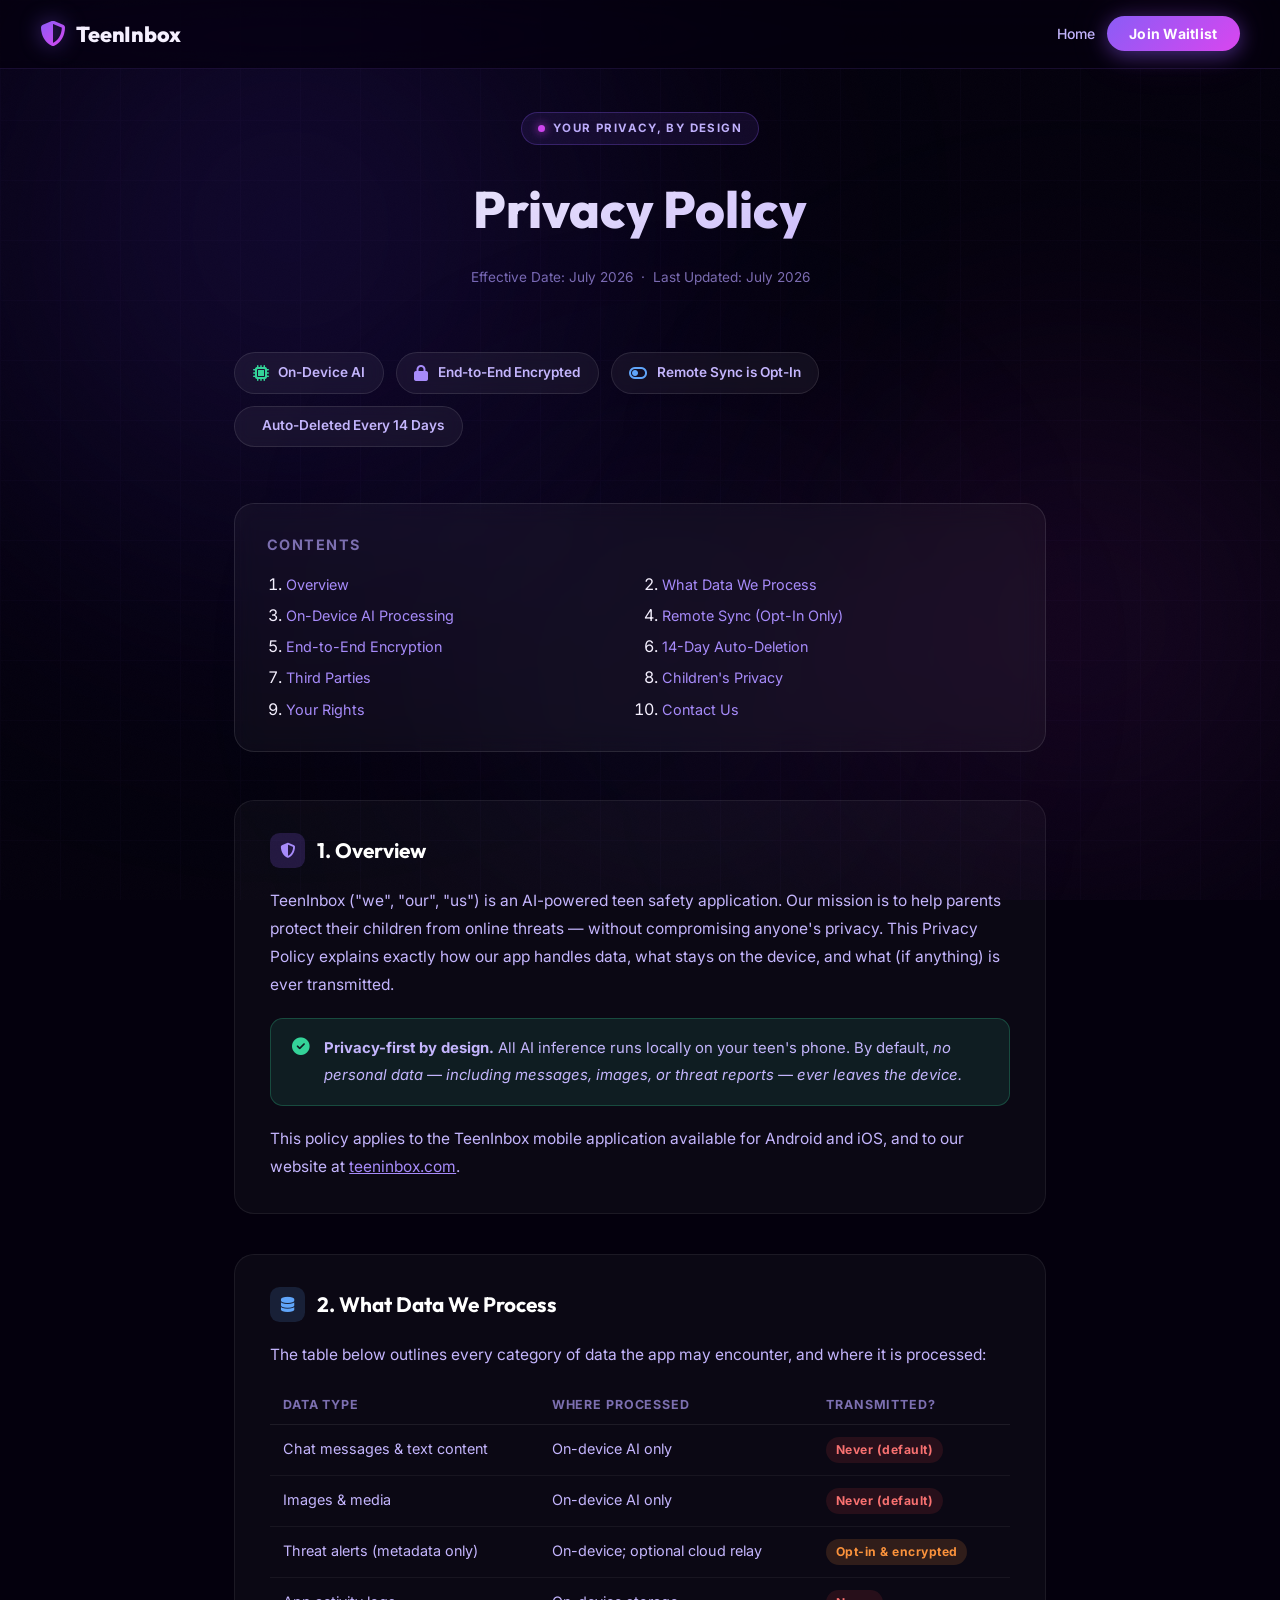
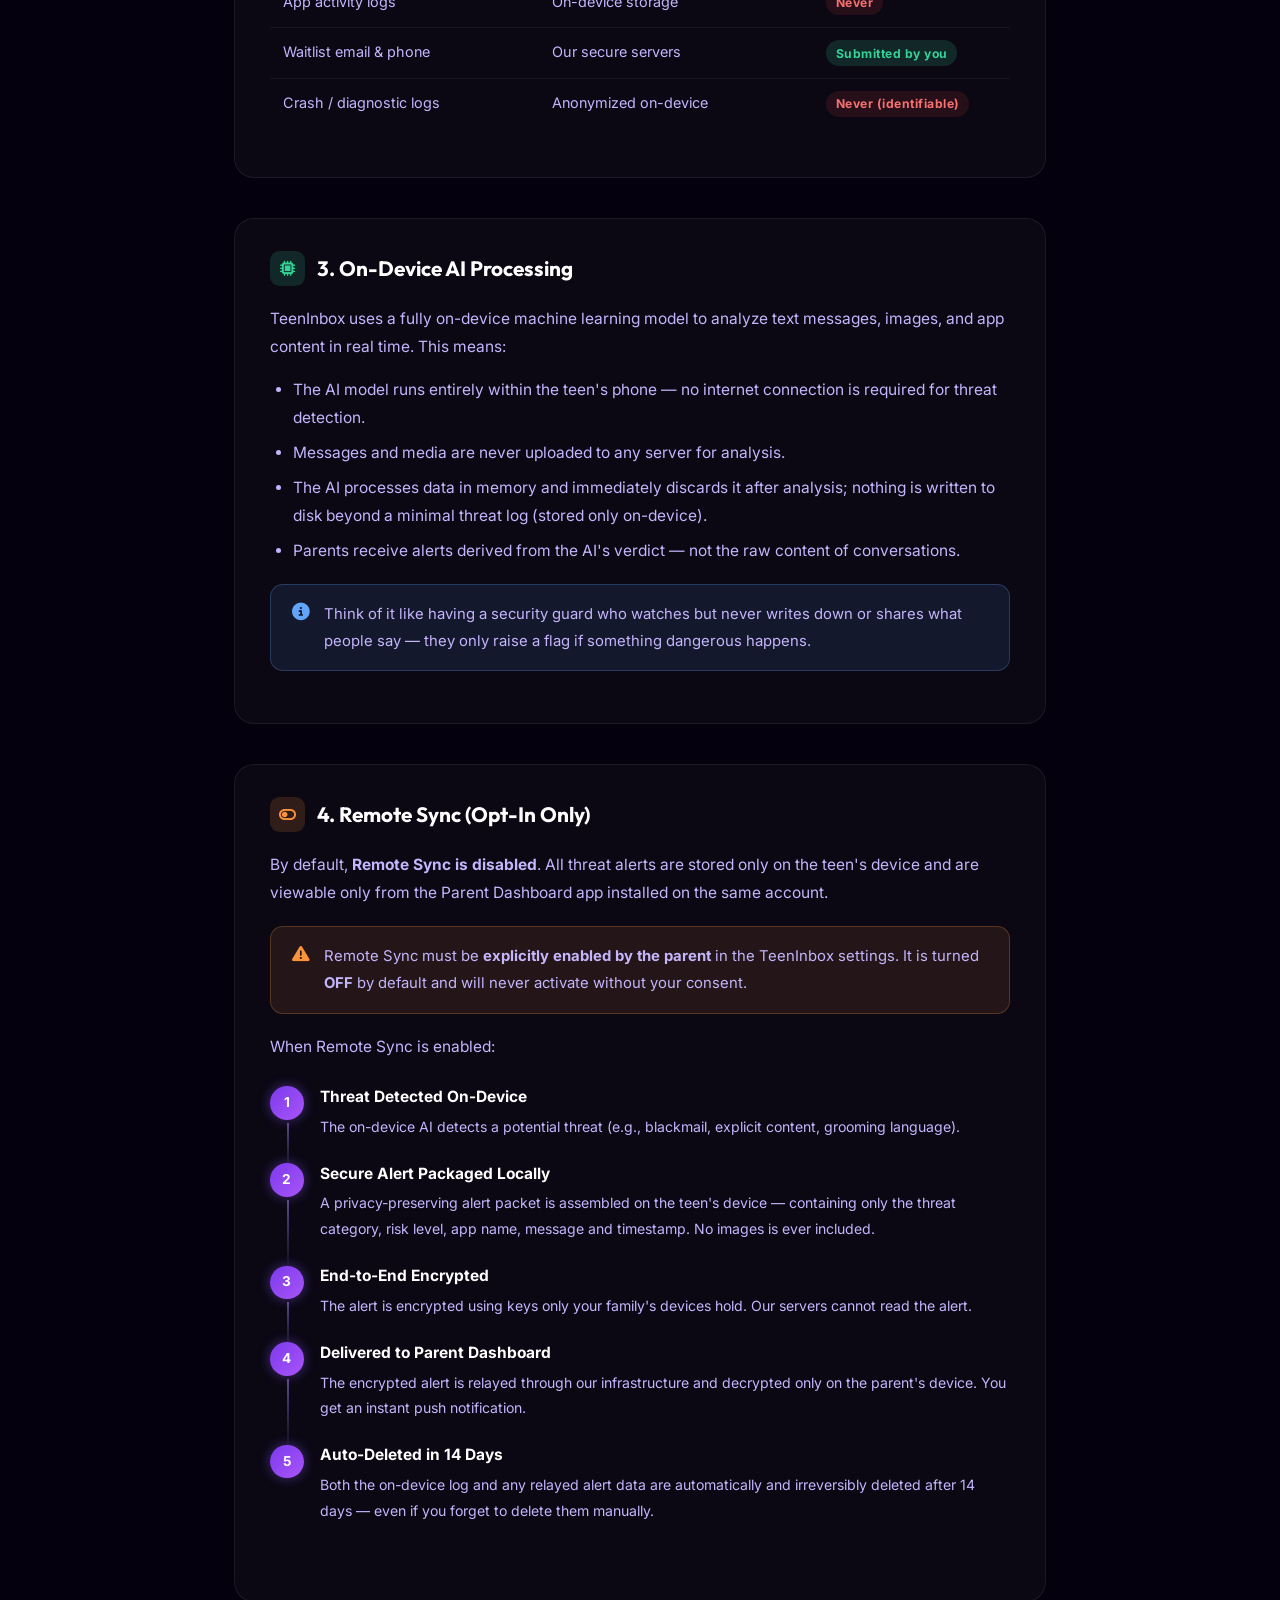
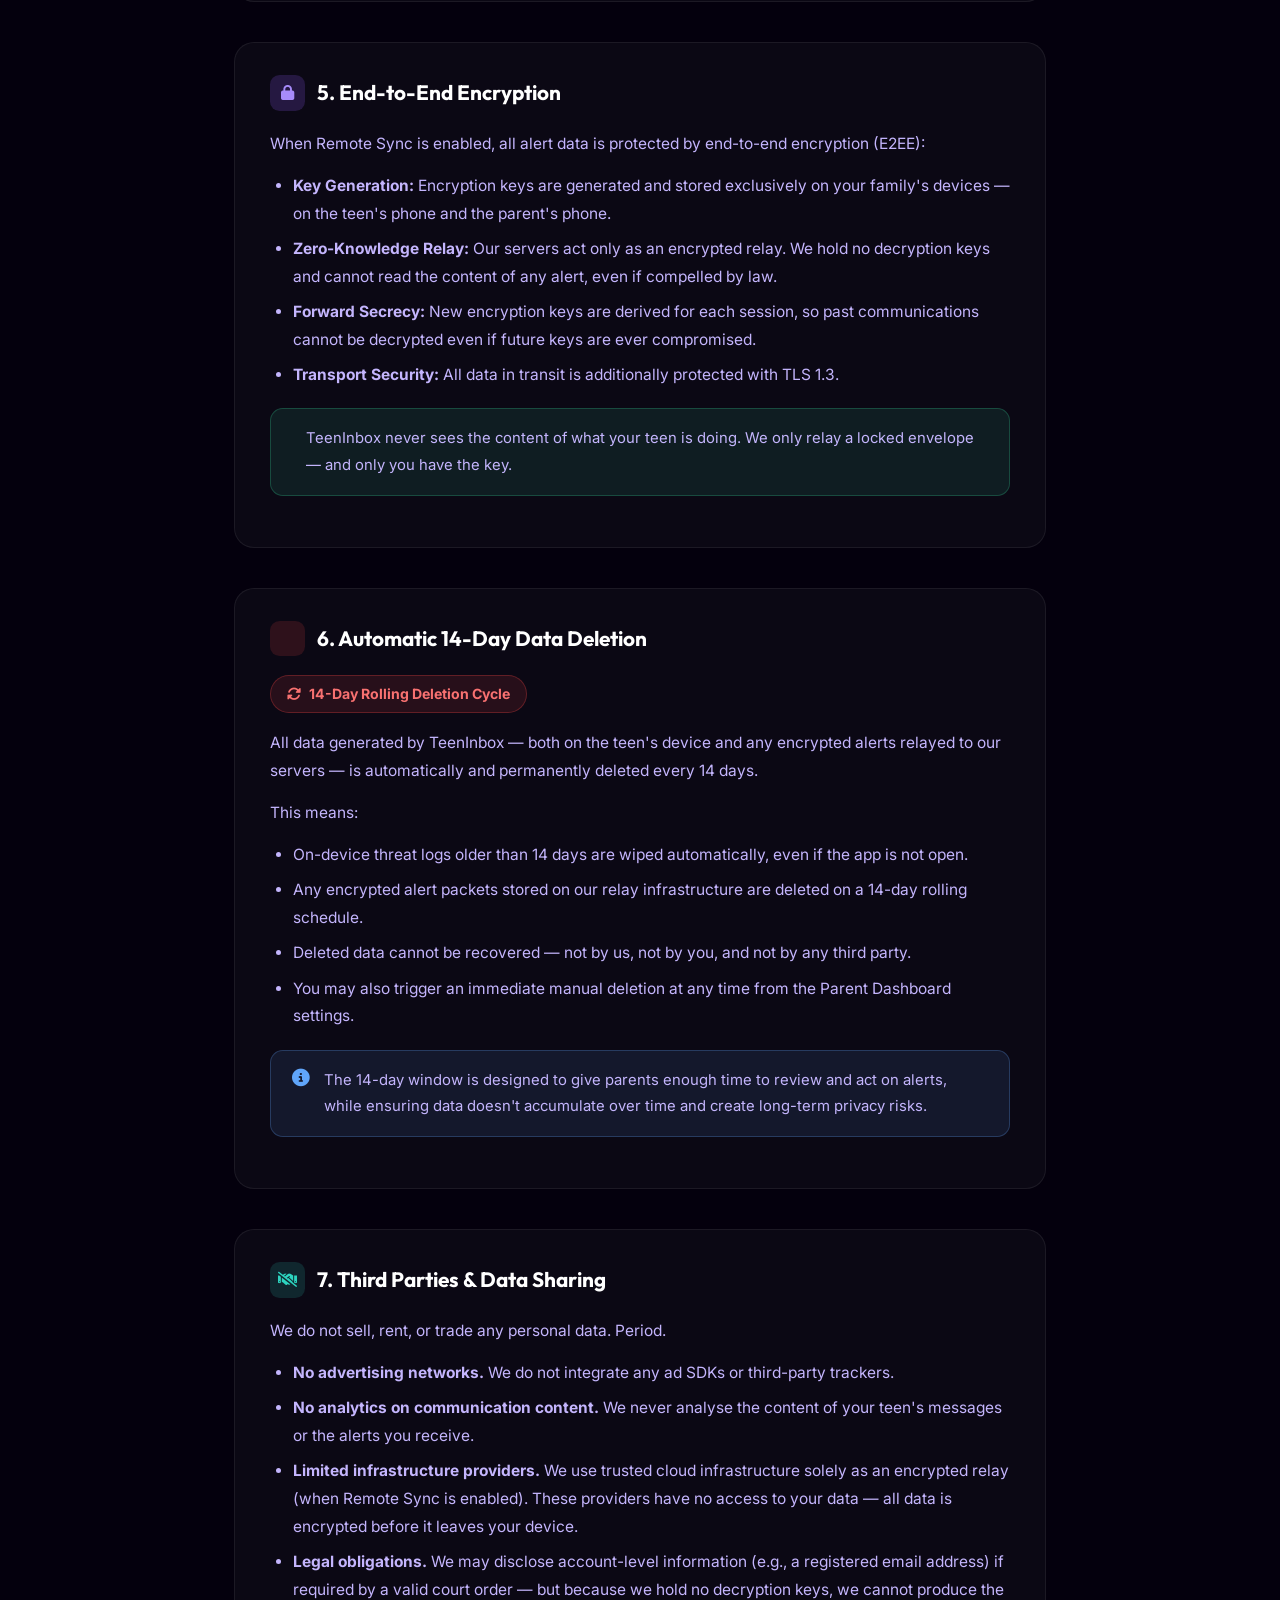
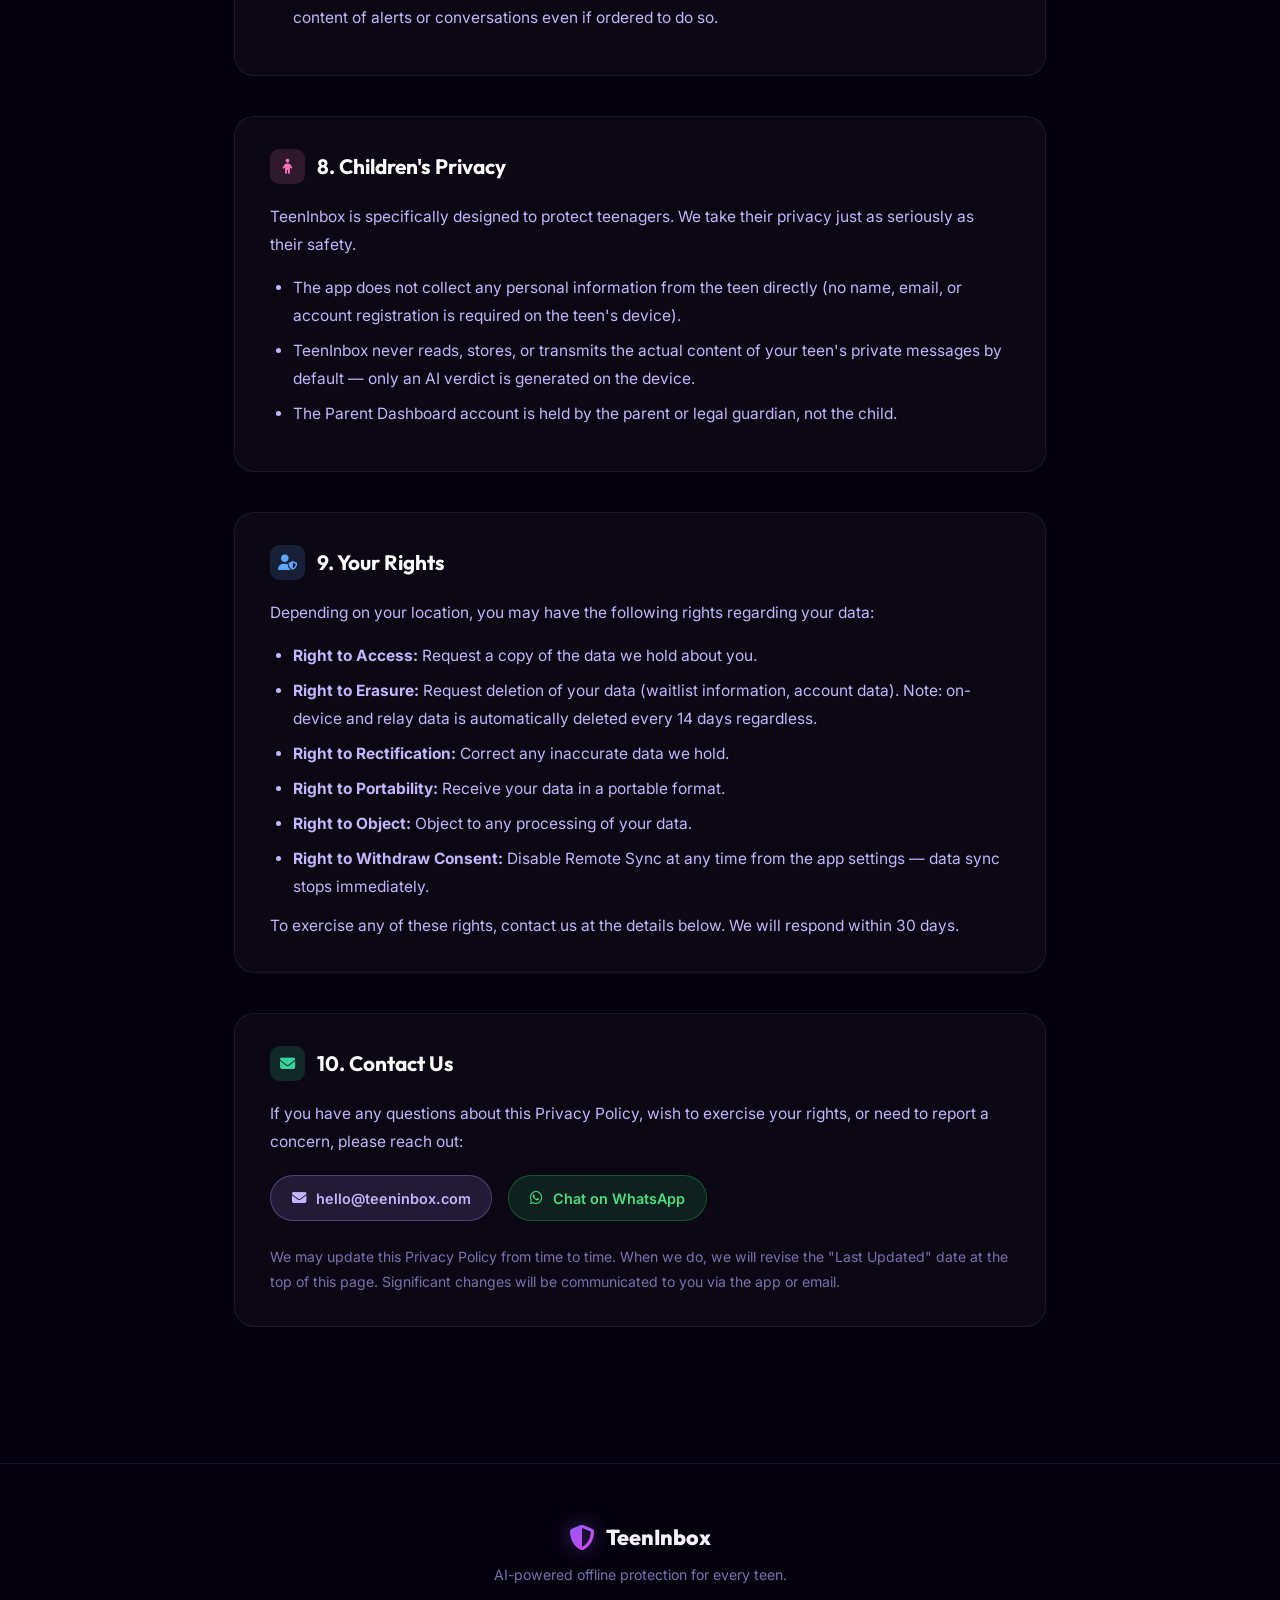
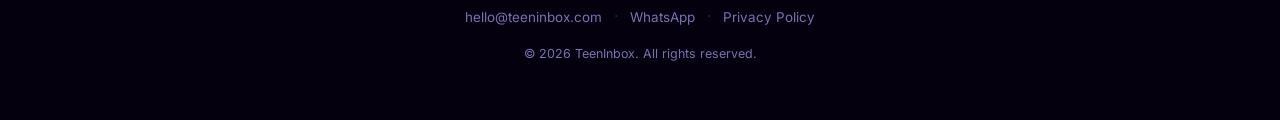
==== privacy-policy.html @ 6b87131f "privacy-policy" ====
<!DOCTYPE html>
<html lang="en">

<head>
  <meta charset="UTF-8">
  <meta name="viewport" content="width=device-width, initial-scale=1.0">

  <!-- Primary SEO — parent privacy concerns -->
  <title>Privacy Policy — TeenInbox | Does Not Share Your Child's Messages. Ever.</title>
  <meta name="description"
    content="TeenInbox never reads or shares your teen's private messages. All AI runs on-device. Data never leaves the phone by default. Remote sync is parent opt-in only, end-to-end encrypted, and all data auto-deletes every 14 days. Read our full privacy policy.">
  <meta name="keywords"
    content="parental control app privacy, does parental monitoring app share data, safe parental control app, teen monitoring app privacy policy, on-device AI parenting app, no data sharing teen safety app, encrypted parental alerts, GDPR parental control, COPPA compliant teen safety app, auto delete teen monitoring data">
  <meta name="robots" content="index, follow">
  <link rel="canonical" href="https://teeninbox.com/privacy-policy.html">

  <!-- Open Graph -->
  <meta property="og:type" content="website">
  <meta property="og:url" content="https://teeninbox.com/privacy-policy.html">
  <meta property="og:title" content="TeenInbox Privacy Policy — Your Child's Messages Stay Private">
  <meta property="og:description"
    content="We never read or share your teen's messages. On-device AI only. No data leaves the phone by default. Remote sync is opt-in &amp; encrypted. Everything auto-deletes every 14 days.">
  <meta property="og:site_name" content="TeenInbox">

  <!-- Twitter Card -->
  <meta name="twitter:card" content="summary">
  <meta name="twitter:title" content="TeenInbox Privacy Policy — Your Child's Data Stays On Their Phone">
  <meta name="twitter:description"
    content="On-device AI. No data sharing by default. Optional encrypted sync. 14-day auto-deletion. Full privacy policy for TeenInbox parental monitoring app.">


  <!-- Favicon -->
  <link rel="icon" type="image/svg+xml" href="favicon.svg">

  <!-- Fonts -->
  <link rel="preconnect" href="https://fonts.googleapis.com">
  <link rel="preconnect" href="https://fonts.gstatic.com" crossorigin>
  <link
    href="https://fonts.googleapis.com/css2?family=Outfit:wght@300;400;500;600;700;800;900&family=Inter:ital,wght@0,300;0,400;0,500;0,600;1,400&display=swap"
    rel="stylesheet">
  <link rel="stylesheet" href="https://cdnjs.cloudflare.com/ajax/libs/font-awesome/6.5.1/css/all.min.css">
  <link rel="stylesheet" href="style.css">

  <style>
    /* ── Privacy page–specific overrides ── */
    :root {
      scroll-behavior: smooth;
    }

    .pp-hero {
      padding: 7rem 1.5rem 4rem;
      text-align: center;
    }

    .pp-hero h1 {
      font-family: 'Outfit', sans-serif;
      font-size: clamp(2rem, 5vw, 3.2rem);
      font-weight: 800;
      background: linear-gradient(135deg, #fff 30%, #a78bfa);
      -webkit-background-clip: text;
      -webkit-text-fill-color: transparent;
      margin: 0.5rem 0 1rem;
    }

    .pp-hero .pp-updated {
      font-size: 0.85rem;
      color: var(--text-3);
      margin-bottom: 0;
    }

    /* ── Layout ── */
    .pp-wrap {
      max-width: 860px;
      margin: 0 auto;
      padding: 0 1.5rem 6rem;
    }

    /* ── TOC card ── */
    .pp-toc {
      background: rgba(255, 255, 255, 0.04);
      border: 1px solid var(--border-1, rgba(255, 255, 255, 0.1));
      border-radius: 1.25rem;
      padding: 1.8rem 2rem;
      margin-bottom: 3rem;
      backdrop-filter: blur(12px);
    }

    .pp-toc h2 {
      font-size: 0.9rem;
      font-weight: 700;
      text-transform: uppercase;
      letter-spacing: 0.1em;
      color: var(--text-3, #888);
      margin: 0 0 1rem;
    }

    .pp-toc ol {
      margin: 0;
      padding-left: 1.2rem;
      display: grid;
      grid-template-columns: 1fr 1fr;
      gap: 0.35rem 1.5rem;
    }

    @media (max-width: 540px) {
      .pp-toc ol {
        grid-template-columns: 1fr;
      }
    }

    .pp-toc li a {
      color: #a78bfa;
      text-decoration: none;
      font-size: 0.9rem;
      transition: color 0.2s;
    }

    .pp-toc li a:hover {
      color: #fff;
    }

    /* ── Privacy badges ── */
    .pp-badges {
      display: flex;
      flex-wrap: wrap;
      gap: 0.75rem;
      margin-bottom: 3.5rem;
    }

    .pp-badge {
      display: flex;
      align-items: center;
      gap: 0.6rem;
      background: rgba(255, 255, 255, 0.05);
      border: 1px solid rgba(255, 255, 255, 0.1);
      border-radius: 50px;
      padding: 0.55rem 1.1rem;
      font-size: 0.85rem;
      font-weight: 600;
      color: var(--text-2, #ccc);
      backdrop-filter: blur(8px);
    }

    .pp-badge i {
      font-size: 1rem;
    }

    .pp-badge.green i {
      color: #34d399;
    }

    .pp-badge.purple i {
      color: #a78bfa;
    }

    .pp-badge.blue i {
      color: #60a5fa;
    }

    .pp-badge.orange i {
      color: #fb923c;
    }

    /* ── Section cards ── */
    .pp-section {
      margin-bottom: 2.5rem;
      background: rgba(255, 255, 255, 0.03);
      border: 1px solid rgba(255, 255, 255, 0.07);
      border-radius: 1.25rem;
      padding: 2rem 2.2rem;
      scroll-margin-top: 100px;
      transition: border-color 0.3s;
    }

    .pp-section:hover {
      border-color: rgba(167, 139, 250, 0.22);
    }

    .pp-section h2 {
      display: flex;
      align-items: center;
      gap: 0.7rem;
      font-family: 'Outfit', sans-serif;
      font-size: 1.3rem;
      font-weight: 700;
      color: #fff;
      margin: 0 0 1.2rem;
    }

    .pp-section h2 .sec-icon {
      width: 2.2rem;
      height: 2.2rem;
      border-radius: 0.6rem;
      display: flex;
      align-items: center;
      justify-content: center;
      font-size: 0.95rem;
      flex-shrink: 0;
    }

    .sec-icon.purple {
      background: rgba(139, 92, 246, 0.2);
      color: #a78bfa;
    }

    .sec-icon.green {
      background: rgba(52, 211, 153, 0.15);
      color: #34d399;
    }

    .sec-icon.blue {
      background: rgba(96, 165, 250, 0.15);
      color: #60a5fa;
    }

    .sec-icon.red {
      background: rgba(239, 68, 68, 0.15);
      color: #f87171;
    }

    .sec-icon.orange {
      background: rgba(251, 146, 60, 0.15);
      color: #fb923c;
    }

    .sec-icon.teal {
      background: rgba(45, 212, 191, 0.15);
      color: #2dd4bf;
    }

    .sec-icon.pink {
      background: rgba(244, 114, 182, 0.15);
      color: #f472b6;
    }

    .pp-section p,
    .pp-section li {
      color: var(--text-2, #c0c0cc);
      font-size: 0.97rem;
      line-height: 1.8;
    }

    .pp-section ul,
    .pp-section ol {
      padding-left: 1.4rem;
      margin: 0.7rem 0;
    }

    .pp-section li {
      margin-bottom: 0.45rem;
    }

    .pp-section p {
      margin: 0 0 0.9rem;
    }

    .pp-section p:last-child {
      margin-bottom: 0;
    }

    /* ── Highlighted callout boxes ── */
    .callout {
      border-radius: 0.8rem;
      padding: 1rem 1.3rem;
      margin: 1.2rem 0;
      display: flex;
      gap: 0.85rem;
      align-items: flex-start;
    }

    .callout i {
      font-size: 1.1rem;
      flex-shrink: 0;
      margin-top: 0.15rem;
    }

    .callout p {
      margin: 0;
      font-size: 0.93rem;
    }

    .callout.info {
      background: rgba(96, 165, 250, 0.1);
      border: 1px solid rgba(96, 165, 250, 0.25);
    }

    .callout.info i {
      color: #60a5fa;
    }

    .callout.success {
      background: rgba(52, 211, 153, 0.1);
      border: 1px solid rgba(52, 211, 153, 0.25);
    }

    .callout.success i {
      color: #34d399;
    }

    .callout.warn {
      background: rgba(251, 146, 60, 0.1);
      border: 1px solid rgba(251, 146, 60, 0.25);
    }

    .callout.warn i {
      color: #fb923c;
    }

    /* ── Flow diagram (opt-in remote sync) ── */
    .flow {
      display: flex;
      flex-direction: column;
      gap: 0;
      margin: 1.5rem 0;
    }

    .flow-step {
      display: flex;
      align-items: flex-start;
      gap: 1rem;
      position: relative;
    }

    .flow-step:not(:last-child)::before {
      content: '';
      position: absolute;
      left: 1.05rem;
      top: 2.4rem;
      bottom: -0.5rem;
      width: 2px;
      background: linear-gradient(to bottom, rgba(167, 139, 250, 0.5), transparent);
    }

    .flow-num {
      width: 2.1rem;
      height: 2.1rem;
      border-radius: 50%;
      background: linear-gradient(135deg, #7c3aed, #a855f7);
      color: #fff;
      font-weight: 700;
      font-size: 0.85rem;
      display: flex;
      align-items: center;
      justify-content: center;
      flex-shrink: 0;
      margin-top: 0.1rem;
      box-shadow: 0 0 12px rgba(139, 92, 246, 0.45);
    }

    .flow-body {
      padding-bottom: 1.4rem;
    }

    .flow-body strong {
      display: block;
      color: #fff;
      font-size: 0.97rem;
      margin-bottom: 0.25rem;
    }

    .flow-body span {
      color: var(--text-2, #bbb);
      font-size: 0.88rem;
      line-height: 1.7;
    }

    /* ── 14-day data cycle pill ── */
    .cycle-pill {
      display: inline-flex;
      align-items: center;
      gap: 0.5rem;
      background: rgba(239, 68, 68, 0.12);
      border: 1px solid rgba(239, 68, 68, 0.3);
      border-radius: 50px;
      padding: 0.4rem 1rem;
      font-size: 0.88rem;
      font-weight: 700;
      color: #f87171;
      margin-bottom: 1rem;
    }

    /* ── Table ── */
    .pp-table {
      width: 100%;
      border-collapse: collapse;
      font-size: 0.9rem;
      margin: 1rem 0;
    }

    .pp-table th {
      text-align: left;
      color: var(--text-3, #888);
      font-size: 0.78rem;
      font-weight: 700;
      text-transform: uppercase;
      letter-spacing: 0.07em;
      padding: 0.6rem 0.8rem;
      border-bottom: 1px solid rgba(255, 255, 255, 0.08);
    }

    .pp-table td {
      padding: 0.75rem 0.8rem;
      color: var(--text-2, #ccc);
      border-bottom: 1px solid rgba(255, 255, 255, 0.05);
      vertical-align: top;
    }

    .pp-table tr:last-child td {
      border-bottom: none;
    }

    .tag {
      display: inline-block;
      padding: 0.2rem 0.6rem;
      border-radius: 50px;
      font-size: 0.76rem;
      font-weight: 700;
      letter-spacing: 0.04em;
    }

    .tag.on-device {
      background: rgba(52, 211, 153, 0.15);
      color: #34d399;
    }

    .tag.opt-in {
      background: rgba(251, 146, 60, 0.15);
      color: #fb923c;
    }

    .tag.never {
      background: rgba(239, 68, 68, 0.12);
      color: #f87171;
    }

    /* ── Contact card ── */
    .contact-card {
      display: flex;
      flex-wrap: wrap;
      gap: 1rem;
      margin-top: 1.2rem;
    }

    .contact-link {
      display: inline-flex;
      align-items: center;
      gap: 0.6rem;
      padding: 0.65rem 1.3rem;
      border-radius: 50px;
      font-size: 0.9rem;
      font-weight: 600;
      text-decoration: none;
      transition: transform 0.2s, box-shadow 0.2s;
    }

    .contact-link:hover {
      transform: translateY(-2px);
    }

    .contact-link.email {
      background: rgba(167, 139, 250, 0.15);
      border: 1px solid rgba(167, 139, 250, 0.35);
      color: #c4b5fd;
    }

    .contact-link.email:hover {
      box-shadow: 0 4px 20px rgba(139, 92, 246, 0.3);
    }

    .contact-link.whatsapp {
      background: rgba(37, 211, 102, 0.12);
      border: 1px solid rgba(37, 211, 102, 0.3);
      color: #4ade80;
    }

    .contact-link.whatsapp:hover {
      box-shadow: 0 4px 20px rgba(37, 211, 102, 0.25);
    }
  </style>
</head>

<body>
  <!-- Cinematic Background -->
  <div id="bg-canvas">
    <div class="aurora aurora-1"></div>
    <div class="aurora aurora-2"></div>
    <div class="aurora aurora-3"></div>
    <div class="noise"></div>
    <div class="grid-overlay"></div>
  </div>

  <!-- NAV -->
  <nav id="navbar">
    <div class="nav-inner">
      <a href="index.html" class="nav-logo" style="text-decoration:none;">
        <i class="fa-solid fa-shield-halved nav-logo-icon"></i>
        <span>TeenInbox</span>
      </a>
      <div class="nav-actions">
        <a href="index.html" class="nav-link-text">Home</a>
        <a href="index.html#waitlist" class="nav-cta">Join Waitlist</a>
      </div>
    </div>
  </nav>

  <!-- HERO -->
  <div class="pp-hero">
    <div class="section-eyebrow" style="justify-content:center; margin-bottom:1rem;">
      <span class="badge-dot purple"></span>
      <span>Your Privacy, By Design</span>
    </div>
    <h1>Privacy Policy</h1>
    <p class="pp-updated">Effective Date: July 2026 &nbsp;·&nbsp; Last Updated: July 2026</p>
  </div>

  <!-- CONTENT -->
  <div class="pp-wrap">

    <!-- Privacy badges -->
    <div class="pp-badges">
      <div class="pp-badge green"><i class="fa-solid fa-microchip"></i> On-Device AI</div>
      <div class="pp-badge purple"><i class="fa-solid fa-lock"></i> End-to-End Encrypted</div>
      <div class="pp-badge blue"><i class="fa-solid fa-toggle-off"></i> Remote Sync is Opt-In</div>
      <div class="pp-badge orange"><i class="fa-solid fa-trash-clock"></i> Auto-Deleted Every 14 Days</div>
    </div>

    <!-- TOC -->
    <nav class="pp-toc" aria-label="Table of Contents">
      <h2>Contents</h2>
      <ol>
        <li><a href="#overview">Overview</a></li>
        <li><a href="#what-we-collect">What Data We Process</a></li>
        <li><a href="#on-device">On-Device AI Processing</a></li>
        <li><a href="#remote-sync">Remote Sync (Opt-In Only)</a></li>
        <li><a href="#encryption">End-to-End Encryption</a></li>
        <li><a href="#data-deletion">14-Day Auto-Deletion</a></li>
        <li><a href="#third-parties">Third Parties</a></li>
        <li><a href="#children">Children's Privacy</a></li>
        <li><a href="#rights">Your Rights</a></li>
        <li><a href="#contact">Contact Us</a></li>
      </ol>
    </nav>

    <!-- 1. Overview -->
    <section class="pp-section" id="overview">
      <h2>
        <span class="sec-icon purple"><i class="fa-solid fa-shield-halved"></i></span>
        1. Overview
      </h2>
      <p>TeenInbox ("we", "our", "us") is an AI-powered teen safety application. Our mission is to help parents protect
        their children from online threats — without compromising anyone's privacy. This Privacy Policy explains exactly
        how our app handles data, what stays on the device, and what (if anything) is ever transmitted.</p>
      <div class="callout success">
        <i class="fa-solid fa-circle-check"></i>
        <p><strong>Privacy-first by design.</strong> All AI inference runs locally on your teen's phone. By default,
          <em>no personal data — including messages, images, or threat reports — ever leaves the device.</em></p>
      </div>
      <p>This policy applies to the TeenInbox mobile application available for Android and iOS, and to our website at <a
          href="https://teeninbox.com" style="color:#a78bfa;">teeninbox.com</a>.</p>
    </section>

    <!-- 2. What data -->
    <section class="pp-section" id="what-we-collect">
      <h2>
        <span class="sec-icon blue"><i class="fa-solid fa-database"></i></span>
        2. What Data We Process
      </h2>
      <p>The table below outlines every category of data the app may encounter, and where it is processed:</p>

      <table class="pp-table" aria-label="Data processing summary">
        <thead>
          <tr>
            <th>Data Type</th>
            <th>Where Processed</th>
            <th>Transmitted?</th>
          </tr>
        </thead>
        <tbody>
          <tr>
            <td>Chat messages &amp; text content</td>
            <td>On-device AI only</td>
            <td><span class="tag never">Never (default)</span></td>
          </tr>
          <tr>
            <td>Images &amp; media</td>
            <td>On-device AI only</td>
            <td><span class="tag never">Never (default)</span></td>
          </tr>
          <tr>
            <td>Threat alerts (metadata only)</td>
            <td>On-device; optional cloud relay</td>
            <td><span class="tag opt-in">Opt-in &amp; encrypted</span></td>
          </tr>
          <tr>
            <td>App activity logs</td>
            <td>On-device storage</td>
            <td><span class="tag never">Never</span></td>
          </tr>
          <tr>
            <td>Waitlist email &amp; phone</td>
            <td>Our secure servers</td>
            <td><span class="tag on-device">Submitted by you</span></td>
          </tr>
          <tr>
            <td>Crash / diagnostic logs</td>
            <td>Anonymized on-device</td>
            <td><span class="tag never">Never (identifiable)</span></td>
          </tr>
        </tbody>
      </table>
    </section>

    <!-- 3. On-Device AI -->
    <section class="pp-section" id="on-device">
      <h2>
        <span class="sec-icon green"><i class="fa-solid fa-microchip"></i></span>
        3. On-Device AI Processing
      </h2>
      <p>TeenInbox uses a fully on-device machine learning model to analyze text messages, images, and app content in
        real time. This means:</p>
      <ul>
        <li>The AI model runs entirely within the teen's phone — no internet connection is required for threat
          detection.</li>
        <li>Messages and media are never uploaded to any server for analysis.</li>
        <li>The AI processes data in memory and immediately discards it after analysis; nothing is written to disk
          beyond a minimal threat log (stored only on-device).</li>
        <li>Parents receive alerts derived from the AI's verdict — not the raw content of conversations.</li>
      </ul>
      <div class="callout info">
        <i class="fa-solid fa-circle-info"></i>
        <p>Think of it like having a security guard who watches but never writes down or shares what people say — they
          only raise a flag if something dangerous happens.</p>
      </div>
    </section>

    <!-- 4. Remote Sync -->
    <section class="pp-section" id="remote-sync">
      <h2>
        <span class="sec-icon orange"><i class="fa-solid fa-toggle-off"></i></span>
        4. Remote Sync (Opt-In Only)
      </h2>
      <p>By default, <strong>Remote Sync is disabled</strong>. All threat alerts are stored only on the teen's device
        and are viewable only from the Parent Dashboard app installed on the same account.</p>

      <div class="callout warn">
        <i class="fa-solid fa-triangle-exclamation"></i>
        <p>Remote Sync must be <strong>explicitly enabled by the parent</strong> in the TeenInbox settings. It is turned
          <strong>OFF</strong> by default and will never activate without your consent.</p>
      </div>

      <p>When Remote Sync is enabled:</p>
      <div class="flow">
        <div class="flow-step">
          <div class="flow-num">1</div>
          <div class="flow-body">
            <strong>Threat Detected On-Device</strong>
            <span>The on-device AI detects a potential threat (e.g., blackmail, explicit content, grooming
              language).</span>
          </div>
        </div>
        <div class="flow-step">
          <div class="flow-num">2</div>
          <div class="flow-body">
            <strong>Secure Alert Packaged Locally</strong>
            <span>A privacy-preserving alert packet is assembled on the teen's device — containing only the threat
              category, risk level, app name, message and timestamp. No images is ever included.</span>
          </div>
        </div>
        <div class="flow-step">
          <div class="flow-num">3</div>
          <div class="flow-body">
            <strong>End-to-End Encrypted</strong>
            <span>The alert is encrypted using keys only your family's devices hold. Our servers cannot read the
              alert.</span>
          </div>
        </div>
        <div class="flow-step">
          <div class="flow-num">4</div>
          <div class="flow-body">
            <strong>Delivered to Parent Dashboard</strong>
            <span>The encrypted alert is relayed through our infrastructure and decrypted only on the parent's device.
              You get an instant push notification.</span>
          </div>
        </div>
        <div class="flow-step">
          <div class="flow-num">5</div>
          <div class="flow-body">
            <strong>Auto-Deleted in 14 Days</strong>
            <span>Both the on-device log and any relayed alert data are automatically and irreversibly deleted after 14
              days — even if you forget to delete them manually.</span>
          </div>
        </div>
      </div>
    </section>

    <!-- 5. Encryption -->
    <section class="pp-section" id="encryption">
      <h2>
        <span class="sec-icon purple"><i class="fa-solid fa-lock"></i></span>
        5. End-to-End Encryption
      </h2>
      <p>When Remote Sync is enabled, all alert data is protected by end-to-end encryption (E2EE):</p>
      <ul>
        <li><strong>Key Generation:</strong> Encryption keys are generated and stored exclusively on your family's
          devices — on the teen's phone and the parent's phone.</li>
        <li><strong>Zero-Knowledge Relay:</strong> Our servers act only as an encrypted relay. We hold no decryption
          keys and cannot read the content of any alert, even if compelled by law.</li>
        <li><strong>Forward Secrecy:</strong> New encryption keys are derived for each session, so past communications
          cannot be decrypted even if future keys are ever compromised.</li>
        <li><strong>Transport Security:</strong> All data in transit is additionally protected with TLS 1.3.</li>
      </ul>
      <div class="callout success">
        <i class="fa-solid fa-shield-check"></i>
        <p>TeenInbox never sees the content of what your teen is doing. We only relay a locked envelope — and only you
          have the key.</p>
      </div>
    </section>

    <!-- 6. 14-day deletion -->
    <section class="pp-section" id="data-deletion">
      <h2>
        <span class="sec-icon red"><i class="fa-solid fa-trash-clock"></i></span>
        6. Automatic 14-Day Data Deletion
      </h2>
      <div class="cycle-pill">
        <i class="fa-solid fa-rotate"></i> 14-Day Rolling Deletion Cycle
      </div>
      <p>All data generated by TeenInbox — both on the teen's device and any encrypted alerts relayed to our servers —
        is automatically and permanently deleted every 14 days.</p>
      <p>This means:</p>
      <ul>
        <li>On-device threat logs older than 14 days are wiped automatically, even if the app is not open.</li>
        <li>Any encrypted alert packets stored on our relay infrastructure are deleted on a 14-day rolling schedule.
        </li>
        <li>Deleted data cannot be recovered — not by us, not by you, and not by any third party.</li>
        <li>You may also trigger an immediate manual deletion at any time from the Parent Dashboard settings.</li>
      </ul>
      <div class="callout info">
        <i class="fa-solid fa-circle-info"></i>
        <p>The 14-day window is designed to give parents enough time to review and act on alerts, while ensuring data
          doesn't accumulate over time and create long-term privacy risks.</p>
      </div>
    </section>

    <!-- 7. Third Parties -->
    <section class="pp-section" id="third-parties">
      <h2>
        <span class="sec-icon teal"><i class="fa-solid fa-handshake-slash"></i></span>
        7. Third Parties & Data Sharing
      </h2>
      <p>We do not sell, rent, or trade any personal data. Period.</p>
      <ul>
        <li><strong>No advertising networks.</strong> We do not integrate any ad SDKs or third-party trackers.</li>
        <li><strong>No analytics on communication content.</strong> We never analyse the content of your teen's messages
          or the alerts you receive.</li>
        <li><strong>Limited infrastructure providers.</strong> We use trusted cloud infrastructure solely as an
          encrypted relay (when Remote Sync is enabled). These providers have no access to your data — all data is
          encrypted before it leaves your device.</li>
        <li><strong>Legal obligations.</strong> We may disclose account-level information (e.g., a registered email
          address) if required by a valid court order — but because we hold no decryption keys, we cannot produce the
          content of alerts or conversations even if ordered to do so.</li>
      </ul>
    </section>

    <!-- 8. Children -->
    <section class="pp-section" id="children">
      <h2>
        <span class="sec-icon pink"><i class="fa-solid fa-child"></i></span>
        8. Children's Privacy
      </h2>
      <p>TeenInbox is specifically designed to protect teenagers. We take their privacy just as seriously as their
        safety.</p>
      <ul>
        <li>The app does not collect any personal information from the teen directly (no name, email, or account
          registration is required on the teen's device).</li>
        <li>TeenInbox never reads, stores, or transmits the actual content of your teen's private messages by default —
          only an AI verdict is generated on the device.</li>
        <li>The Parent Dashboard account is held by the parent or legal guardian, not the child.</li>
      </ul>
    </section>

    <!-- 9. Rights -->
    <section class="pp-section" id="rights">
      <h2>
        <span class="sec-icon blue"><i class="fa-solid fa-user-shield"></i></span>
        9. Your Rights
      </h2>
      <p>Depending on your location, you may have the following rights regarding your data:</p>
      <ul>
        <li><strong>Right to Access:</strong> Request a copy of the data we hold about you.</li>
        <li><strong>Right to Erasure:</strong> Request deletion of your data (waitlist information, account data). Note:
          on-device and relay data is automatically deleted every 14 days regardless.</li>
        <li><strong>Right to Rectification:</strong> Correct any inaccurate data we hold.</li>
        <li><strong>Right to Portability:</strong> Receive your data in a portable format.</li>
        <li><strong>Right to Object:</strong> Object to any processing of your data.</li>
        <li><strong>Right to Withdraw Consent:</strong> Disable Remote Sync at any time from the app settings — data
          sync stops immediately.</li>
      </ul>
      <p>To exercise any of these rights, contact us at the details below. We will respond within 30 days.</p>
    </section>

    <!-- 10. Contact -->
    <section class="pp-section" id="contact">
      <h2>
        <span class="sec-icon green"><i class="fa-solid fa-envelope"></i></span>
        10. Contact Us
      </h2>
      <p>If you have any questions about this Privacy Policy, wish to exercise your rights, or need to report a concern,
        please reach out:</p>
      <div class="contact-card">
        <a href="mailto:hello@teeninbox.com" class="contact-link email">
          <i class="fa-solid fa-envelope"></i> hello@teeninbox.com
        </a>
        <a href="https://wa.me/1234567890" target="_blank" class="contact-link whatsapp">
          <i class="fa-brands fa-whatsapp"></i> Chat on WhatsApp
        </a>
      </div>
      <p style="margin-top:1.4rem; font-size:0.88rem; color:var(--text-3);">
        We may update this Privacy Policy from time to time. When we do, we will revise the "Last Updated" date at the
        top of this page. Significant changes will be communicated to you via the app or email.
      </p>
    </section>

  </div><!-- /pp-wrap -->

  <!-- FOOTER -->
  <footer id="footer">
    <div class="footer-inner">
      <div class="nav-logo" style="justify-content:center;">
        <i class="fa-solid fa-shield-halved nav-logo-icon"></i>
        <span>TeenInbox</span>
      </div>
      <p class="footer-tagline">AI-powered offline protection for every teen.</p>
      <div class="footer-links">
        <a href="mailto:hello@teeninbox.com">hello@teeninbox.com</a>
        <span>·</span>
        <a href="https://wa.me/1234567890" target="_blank">WhatsApp</a>
        <span>·</span>
        <a href="privacy-policy.html" aria-current="page">Privacy Policy</a>
      </div>
      <p class="footer-copy">&copy; <span id="footer-year"></span> TeenInbox. All rights reserved.</p>
    </div>
  </footer>

  <script src="script.js"></script>
  <script>document.getElementById('footer-year').textContent = new Date().getFullYear();</script>
</body>

</html>
---- style.css ----
/* ============================================================
   CSS RESET & DESIGN TOKENS
============================================================ */
*, *::before, *::after { box-sizing: border-box; margin: 0; padding: 0; }

:root {
    /* Core palette — richer, deeper */
    --bg:         #04000d;
    --bg-2:       #07001a;
    --bg-3:       #0c0025;

    /* Surfaces — more contrast */
    --surface:    rgba(139,92,246,0.05);
    --surface-2:  rgba(139,92,246,0.10);
    --surface-3:  rgba(139,92,246,0.16);

    /* Borders */
    --border:     rgba(139,92,246,0.14);
    --border-2:   rgba(139,92,246,0.28);
    --border-3:   rgba(139,92,246,0.45);

    /* Brand */
    --indigo:     #5c35e8;
    --purple:     #8b5cf6;
    --violet:     #a78bfa;
    --fuchsia:    #d946ef;
    --pink:       #ec4899;

    /* Status */
    --red:        #f43f5e;
    --green:      #10b981;
    --amber:      #f59e0b;

    /* Text */
    --text:       #f5f0ff;
    --text-2:     #c4b5fd;
    --text-3:     #7c6fb0;
    --text-4:     #4c4175;

    /* Radii */
    --radius-xs:  8px;
    --radius-sm:  12px;
    --radius:     20px;
    --radius-lg:  28px;
    --radius-xl:  40px;
    --radius-2xl: 56px;

    /* Easing */
    --ease:       cubic-bezier(0.4, 0, 0.2, 1);
    --ease-spring:cubic-bezier(0.34, 1.56, 0.64, 1);
    --transition: 0.35s var(--ease);

    /* Shadows */
    --shadow-sm:  0 2px 12px rgba(0,0,0,0.4);
    --shadow-md:  0 8px 32px rgba(0,0,0,0.5);
    --shadow-lg:  0 24px 64px rgba(0,0,0,0.6);
    --glow-purple:0 0 40px rgba(139,92,246,0.25);
    --glow-fuchsia:0 0 40px rgba(217,70,239,0.2);
}

html { scroll-behavior: smooth; }

body {
    background: var(--bg);
    color: var(--text);
    font-family: 'Inter', sans-serif;
    overflow-x: hidden;
    -webkit-font-smoothing: antialiased;
    -moz-osx-font-smoothing: grayscale;
    line-height: 1.6;
}

/* ============================================================
   CINEMATIC BACKGROUND
============================================================ */
#bg-canvas {
    position: fixed; inset: 0; z-index: 0;
    pointer-events: none; overflow: hidden;
}

.aurora {
    position: absolute; border-radius: 50%;
    filter: blur(130px);
    animation: auroraDrift 24s ease-in-out infinite alternate;
    will-change: transform;
}
.aurora-1 {
    width: 1100px; height: 1100px;
    background: radial-gradient(ellipse, rgba(92,53,232,0.20) 0%, transparent 65%);
    top: -320px; left: -260px;
}
.aurora-2 {
    width: 800px; height: 800px;
    background: radial-gradient(ellipse, rgba(217,70,239,0.13) 0%, transparent 65%);
    top: 25%; right: -200px;
    animation-delay: -9s; animation-duration: 28s;
}
.aurora-3 {
    width: 700px; height: 700px;
    background: radial-gradient(ellipse, rgba(139,92,246,0.10) 0%, transparent 65%);
    bottom: -120px; left: 25%;
    animation-delay: -5s; animation-duration: 20s;
}
@keyframes auroraDrift {
    0%   { transform: translate(0, 0) scale(1); }
    100% { transform: translate(70px, 90px) scale(1.12); }
}

.noise {
    position: absolute; inset: 0; opacity: 0.02;
    background-image: url("data:image/svg+xml,%3Csvg viewBox='0 0 256 256' xmlns='http://www.w3.org/2000/svg'%3E%3Cfilter id='noise'%3E%3CfeTurbulence type='fractalNoise' baseFrequency='0.9' numOctaves='4' stitchTiles='stitch'/%3E%3C/filter%3E%3Crect width='100%25' height='100%25' filter='url(%23noise)' opacity='1'/%3E%3C/svg%3E");
    background-size: 200px 200px;
}

/* Grid overlay — premium subtle detail */
.grid-overlay {
    position: absolute; inset: 0; opacity: 0.018;
    background-image:
        linear-gradient(rgba(139,92,246,1) 1px, transparent 1px),
        linear-gradient(90deg, rgba(139,92,246,1) 1px, transparent 1px);
    background-size: 60px 60px;
}

/* ============================================================
   NAV
============================================================ */
#navbar {
    position: fixed; top: 0; left: 0; right: 0; z-index: 1000;
    padding: 0 2rem;
    background: rgba(4,0,13,0.75);
    backdrop-filter: blur(32px) saturate(180%);
    -webkit-backdrop-filter: blur(32px) saturate(180%);
    border-bottom: 1px solid var(--border);
    transition: background var(--transition), box-shadow var(--transition);
}
.nav-inner {
    max-width: 1200px; margin: 0 auto;
    height: 68px; display: flex; align-items: center;
    justify-content: space-between;
}
.nav-logo {
    display: flex; align-items: center; gap: 0.65rem;
    font-family: 'Outfit', sans-serif; font-weight: 800; font-size: 1.35rem;
    color: var(--text); text-decoration: none; letter-spacing: -0.01em;
}
.nav-logo-icon {
    font-size: 1.6rem;
    background: linear-gradient(140deg, var(--purple), var(--fuchsia));
    -webkit-background-clip: text; -webkit-text-fill-color: transparent;
    filter: drop-shadow(0 0 10px rgba(139,92,246,0.5));
}
.nav-cta {
    padding: 0.55rem 1.4rem; border-radius: 50px;
    background: linear-gradient(135deg, var(--purple), var(--fuchsia));
    color: #fff; font-weight: 700; font-size: 0.875rem;
    text-decoration: none; transition: var(--transition);
    box-shadow: 0 4px 20px rgba(139,92,246,0.45), 0 0 50px rgba(217,70,239,0.12);
    letter-spacing: 0.02em;
}
.nav-cta:hover {
    transform: translateY(-2px) scale(1.02);
    box-shadow: 0 8px 36px rgba(139,92,246,0.65), 0 0 60px rgba(217,70,239,0.2);
}
.nav-link-text {
    color: var(--text-2); text-decoration: none; font-size: 0.875rem;
    font-weight: 500; transition: color 0.2s;
    padding: 0.4rem 0.5rem;
}
.nav-link-text:hover { color: #fff; }

/* ============================================================
   SHARED SECTION UTILITIES
============================================================ */
section { position: relative; z-index: 1; }

.section-eyebrow {
    display: inline-flex; align-items: center; gap: 0.5rem;
    padding: 0.38rem 1rem; border-radius: 50px;
    background: var(--surface-2); border: 1px solid var(--border-2);
    font-size: 0.72rem; font-weight: 700; color: var(--text-2);
    text-transform: uppercase; letter-spacing: 0.12em;
    margin-bottom: 1.5rem;
}
.badge-dot {
    width: 7px; height: 7px; border-radius: 50%;
    flex-shrink: 0;
}
.badge-dot.danger { background: var(--red); box-shadow: 0 0 10px var(--red); animation: dotPulse 1.8s infinite; }
.badge-dot.blue   { background: var(--purple); box-shadow: 0 0 10px var(--purple); }
.badge-dot.purple { background: var(--fuchsia); box-shadow: 0 0 10px var(--fuchsia); }
.badge-dot.green  { background: var(--green); box-shadow: 0 0 10px var(--green); }
@keyframes dotPulse {
    0%,100% { opacity: 1; transform: scale(1); }
    50% { opacity: 0.4; transform: scale(0.85); }
}

.section-title {
    font-family: 'Outfit', sans-serif;
    font-size: clamp(2rem, 4.5vw, 3rem); font-weight: 900;
    line-height: 1.1; margin-bottom: 1.1rem; color: var(--text);
    letter-spacing: -0.025em;
}
.section-sub {
    font-size: 1.05rem; color: var(--text-2); max-width: 540px;
    margin: 0 auto 3.5rem auto; line-height: 1.75;
}

.text-gradient {
    background: linear-gradient(135deg, #d946ef 0%, #a78bfa 45%, #c084fc 80%, #d946ef 100%);
    background-size: 200% auto;
    -webkit-background-clip: text; -webkit-text-fill-color: transparent;
    animation: gradientShift 5s linear infinite;
}
@keyframes gradientShift { to { background-position: 200% center; } }

.d-none { display: none !important; }

/* ============================================================
   BUTTONS
============================================================ */
.btn-primary-main {
    display: inline-flex; align-items: center; gap: 0.65rem;
    padding: 1rem 2.2rem; border-radius: 50px; border: none; cursor: pointer;
    background: linear-gradient(135deg, #5c35e8, #8b5cf6, #d946ef);
    background-size: 200% auto;
    color: #fff; font-family: 'Outfit', sans-serif;
    font-size: 1rem; font-weight: 700;
    text-decoration: none; transition: var(--transition);
    box-shadow: 0 6px 28px rgba(139,92,246,0.55), 0 0 60px rgba(217,70,239,0.12);
    letter-spacing: 0.01em; position: relative; overflow: hidden;
}
.btn-primary-main::after {
    content: '';
    position: absolute; inset: 0;
    background: linear-gradient(135deg, rgba(255,255,255,0.12), transparent);
    opacity: 0; transition: opacity var(--transition);
    border-radius: 50px;
}
.btn-primary-main:hover {
    transform: translateY(-3px) scale(1.02);
    box-shadow: 0 14px 48px rgba(139,92,246,0.7), 0 0 80px rgba(217,70,239,0.25);
    background-position: right center;
}
.btn-primary-main:hover::after { opacity: 1; }
.btn-primary-main:active { transform: translateY(-1px) scale(0.99); }

.pulse-cta {
    animation: subtlePulse 3.5s ease-in-out infinite;
}
@keyframes subtlePulse {
    0%,100% { box-shadow: 0 6px 28px rgba(139,92,246,0.55), 0 0 60px rgba(217,70,239,0.1); }
    50%      { box-shadow: 0 12px 56px rgba(139,92,246,0.85), 0 0 100px rgba(217,70,239,0.28); }
}

.btn-ghost {
    display: inline-flex; align-items: center; gap: 0.65rem;
    padding: 1rem 2.2rem; border-radius: 50px; cursor: pointer;
    background: rgba(139,92,246,0.06);
    border: 1px solid rgba(139,92,246,0.28);
    color: var(--text-2); font-size: 0.975rem; font-weight: 500;
    text-decoration: none; transition: var(--transition); backdrop-filter: blur(8px);
}
.btn-ghost:hover {
    background: rgba(139,92,246,0.12); color: var(--text);
    transform: translateY(-2px);
    border-color: var(--border-3);
}

/* ============================================================
   HERO
============================================================ */
#hero {
    min-height: 100vh; display: flex; align-items: center;
    padding: 110px 1.5rem 70px;
}
.hero-inner {
    max-width: 700px; margin: 0 auto; text-align: center;
    display: flex; flex-direction: column; align-items: center;
}
.hero-eyebrow {
    display: inline-flex; align-items: center; gap: 0.55rem;
    padding: 0.4rem 1.1rem; border-radius: 50px;
    background: rgba(139,92,246,0.08);
    border: 1px solid rgba(139,92,246,0.3);
    font-size: 0.72rem; font-weight: 700; color: var(--violet);
    margin-bottom: 1.75rem; letter-spacing: 0.06em;
    box-shadow: 0 0 30px rgba(139,92,246,0.12);
}
.live-dot {
    width: 7px; height: 7px; border-radius: 50%;
    background: var(--red); box-shadow: 0 0 12px var(--red);
    animation: dotPulse 1.5s infinite;
    flex-shrink: 0;
}
.hero-title {
    font-family: 'Outfit', sans-serif;
    font-size: clamp(2.1rem, 5.5vw, 3.4rem);
    font-weight: 900; line-height: 1.1;
    margin-bottom: 1.5rem; color: var(--text);
    letter-spacing: -0.03em;
}
.hero-sub {
    font-size: 0.975rem; color: var(--text-3);
    max-width: 460px; margin: 0 auto 2.25rem;
    line-height: 1.75;
}
.hero-sub strong { color: var(--text-2); font-weight: 600; }
.hero-ctas {
    display: flex; gap: 1rem; justify-content: center;
    flex-wrap: wrap; margin-bottom: 2.25rem;
}
.hero-trust {
    display: flex; gap: 2rem; justify-content: center;
    flex-wrap: wrap;
}
.trust-item {
    display: flex; align-items: center; gap: 0.45rem;
    font-size: 0.78rem; color: var(--text-3); font-weight: 600;
    letter-spacing: 0.01em;
}
.trust-item i { color: var(--green); font-size: 0.7rem; }

/* ============================================================
   PERSONA CAROUSEL
============================================================ */
.persona-carousel {
    position: relative;
    width: 100%; max-width: 480px;
    margin: 0 auto 0;
    height: 96px; flex-shrink: 0;
}
.persona-card {
    position: absolute; top: 0; left: 0; right: 0;
    display: flex; align-items: center; gap: 1rem;
    background: rgba(139,92,246,0.05);
    border: 1px solid rgba(139,92,246,0.18);
    border-radius: 16px; padding: 0.9rem 1.2rem;
    opacity: 0; transform: translateY(12px) scale(0.96);
    transition: opacity 0.55s var(--ease), transform 0.55s var(--ease);
    pointer-events: none; text-align: left;
    backdrop-filter: blur(12px);
}
.persona-card.active {
    opacity: 1; transform: translateY(0) scale(1); pointer-events: auto;
}
.persona-card[data-persona="0"] { border-color: rgba(16,185,129,0.3); background: rgba(16,185,129,0.04); }
.persona-card[data-persona="1"] { border-color: rgba(245,158,11,0.3); background: rgba(245,158,11,0.04); }
.persona-card[data-persona="2"] { border-color: rgba(244,63,94,0.35); background: rgba(244,63,94,0.06); }
.persona-card[data-persona="3"] { border-color: rgba(139,92,246,0.35); background: rgba(139,92,246,0.07); }

.persona-avatar {
    width: 46px; height: 46px; border-radius: 50%; flex-shrink: 0;
    display: flex; align-items: center; justify-content: center;
    font-size: 1.1rem; color: #fff;
    box-shadow: 0 4px 18px rgba(0,0,0,0.3);
}
.persona-info { flex: 1; min-width: 0; }
.persona-label {
    font-size: 0.6rem; font-weight: 800; text-transform: uppercase;
    letter-spacing: 0.1em; margin-bottom: 2px;
}
.safe-label   { color: #34d399; }
.warn-label   { color: #fbbf24; }
.danger-label { color: #f43f5e; }
.persona-name {
    font-family: 'Outfit', sans-serif; font-size: 0.95rem; font-weight: 800;
    color: var(--text); margin-bottom: 2px;
    white-space: nowrap; overflow: hidden; text-overflow: ellipsis;
}
.persona-msg {
    font-size: 0.74rem; color: var(--text-2); font-style: italic;
    white-space: nowrap; overflow: hidden; text-overflow: ellipsis;
}
.persona-dots {
    display: flex; gap: 7px; justify-content: center;
    padding: 0.65rem 0 1.75rem;
}
.persona-dot {
    width: 6px; height: 6px; border-radius: 50%; cursor: pointer;
    background: rgba(139,92,246,0.22); transition: all 0.35s var(--ease);
}
.persona-dot.active {
    background: var(--fuchsia); width: 20px; border-radius: 3px;
    box-shadow: 0 0 10px rgba(217,70,239,0.6);
}

/* ============================================================
   DEMO SECTION
============================================================ */
#demo {
    padding: 120px 1.5rem;
    background: linear-gradient(to bottom, var(--bg) 0%, var(--bg-2) 50%, var(--bg) 100%);
}
.demo-inner {
    max-width: 1140px; margin: 0 auto; text-align: center;
}

.demo-stage {
    display: flex; align-items: center; justify-content: center;
    gap: 0; flex-wrap: wrap; margin-bottom: 3rem;
}

/* Device wrappers */
.device-wrapper { display: flex; flex-direction: column; align-items: center; gap: 1.25rem; }
.device-label {
    font-size: 0.72rem; font-weight: 800; text-transform: uppercase;
    letter-spacing: 0.2em;
    color: #fff;
    text-shadow: 0 0 14px rgba(217,70,239,0.8), 0 0 30px rgba(139,92,246,0.4);
    background: linear-gradient(135deg, rgba(92,53,232,0.22), rgba(217,70,239,0.16));
    padding: 6px 18px; border-radius: 50px;
    border: 1px solid rgba(217,70,239,0.4);
    box-shadow: 0 0 24px rgba(217,70,239,0.1), inset 0 1px 0 rgba(255,255,255,0.08);
}

/* Phone */
.device-phone {
    width: 268px; height: 575px; border-radius: var(--radius-xl);
    background: #060010; border: 5px solid #160028;
    box-shadow:
        0 0 0 1px rgba(139,92,246,0.12),
        0 40px 100px -10px rgba(0,0,0,0.95),
        inset 0 0 40px rgba(0,0,0,0.6);
    position: relative; overflow: hidden;
    transition: box-shadow 0.4s var(--ease);
}
.device-phone:hover {
    box-shadow:
        0 0 0 1px rgba(139,92,246,0.22),
        0 40px 100px -10px rgba(0,0,0,0.95),
        0 0 60px rgba(139,92,246,0.08),
        inset 0 0 40px rgba(0,0,0,0.6);
}
.device-notch {
    position: absolute; top: 0; left: 50%; transform: translateX(-50%);
    width: 96px; height: 26px; background: #060010;
    border-bottom-left-radius: 16px; border-bottom-right-radius: 16px;
    z-index: 20; border-top: 5px solid #160028;
}
.device-screen {
    width: 100%; height: 100%; overflow: hidden;
    display: flex; flex-direction: column; position: relative;
}

.parent-phone {
    box-shadow:
        0 0 0 1px rgba(139,92,246,0.28),
        0 0 50px rgba(139,92,246,0.14),
        0 0 100px rgba(92,53,232,0.07),
        0 40px 100px -10px rgba(0,0,0,0.95);
}

/* Connection Line */
.connection-line {
    width: 140px; display: flex; flex-direction: column;
    align-items: center; gap: 0.4rem; position: relative;
    flex-shrink: 0; opacity: 0; transition: opacity 0.5s var(--ease);
}
.connection-line.active { opacity: 1; }
.connection-line svg { width: 100%; height: 40px; display: block; }
.signal-label {
    font-size: 0.6rem; font-weight: 800; text-transform: uppercase;
    letter-spacing: 0.12em; color: var(--red); text-align: center;
}
.signal-pulse {
    position: absolute; top: 50%; width: 11px; height: 11px;
    border-radius: 50%; background: var(--red);
    box-shadow: 0 0 12px var(--red);
    animation: movePulse 1.5s ease-in-out infinite; opacity: 0;
}
.sp1 { animation-delay: 0s; }
.sp2 { animation-delay: 0.5s; }
.sp3 { animation-delay: 1s; }
@keyframes movePulse {
    0%   { left: 0; opacity: 0; }
    15%  { opacity: 1; }
    85%  { opacity: 1; }
    100% { left: calc(100% - 11px); opacity: 0; }
}

/* ============================================================
   APP SCENE (Teen Phone Interior)
============================================================ */
#app-scene {
    flex: 1; overflow: hidden; position: relative;
    display: flex; flex-direction: column;
}

.teeninbox-overlay {
    position: absolute; bottom: 0; left: 0; right: 0; z-index: 50;
}
.ti-bar {
    background: rgba(6,0,16,0.94);
    backdrop-filter: blur(16px);
    border-top: 1px solid rgba(139,92,246,0.22);
    padding: 7px 14px;
    display: flex; align-items: center; gap: 0.5rem;
    font-size: 0.68rem; font-weight: 700; color: var(--text-2);
    letter-spacing: 0.06em;
}
.ti-bar i { color: var(--purple); }
.ti-bar span:last-child { display: none; }
.ti-status-dot {
    width: 7px; height: 7px; border-radius: 50%; background: var(--green);
    box-shadow: 0 0 9px var(--green); margin-left: auto;
    animation: dotPulse 2s infinite;
}

.detection-flash {
    position: absolute; inset: 0; z-index: 40; pointer-events: none;
    border-radius: var(--radius-xl);
    background: radial-gradient(circle at center, rgba(244,63,94,0.28) 0%, transparent 75%);
    opacity: 0; transition: opacity 0.2s;
}
.detection-flash.active { opacity: 1; animation: flash 0.3s ease 2; }
@keyframes flash { 0%,100%{opacity:0.85} 50%{opacity:0.1} }

/* Chat UI inside device */
.app-bg {
    flex: 1; display: flex; flex-direction: column;
    background: #0a0012; padding-top: 26px;
}
.app-header-bar {
    padding: 8px 14px; display: flex; align-items: center; gap: 10px;
    border-bottom: 1px solid rgba(255,255,255,0.05);
    background: rgba(8,0,16,0.98);
}
.app-header-avatar {
    width: 32px; height: 32px; border-radius: 50%;
    background: linear-gradient(135deg, #1e293b, #334155);
    display: flex; align-items: center; justify-content: center;
    font-size: 0.72rem; color: var(--text-2); font-weight: 800;
}
.app-header-name { font-size: 0.8rem; font-weight: 700; color: var(--text); line-height: 1; }
.app-header-sub { font-size: 0.62rem; color: var(--text-3); margin-top: 2px; }
.app-header-icon { margin-left: auto; color: var(--text-3); font-size: 0.9rem; }

.app-messages {
    flex: 1; overflow: hidden; padding: 12px 12px 8px;
    display: flex; flex-direction: column; gap: 8px;
}

.msg-bubble {
    max-width: 82%; padding: 9px 13px; border-radius: 16px;
    font-size: 0.78rem; line-height: 1.55; color: var(--text);
    opacity: 0; animation-fill-mode: forwards;
    animation-name: bubblePop; animation-duration: 0.4s;
    animation-timing-function: var(--ease-spring);
}
@keyframes bubblePop {
    0%   { opacity: 0; transform: translateY(12px) scale(0.88); }
    100% { opacity: 1; transform: translateY(0) scale(1); }
}
.msg-them { background: #18172a; border-bottom-left-radius: 4px; align-self: flex-start; }
.msg-me   { background: linear-gradient(135deg, #1e2a5e, #2d2480); border-bottom-right-radius: 4px; align-self: flex-end; }

.msg-threat {
    background: #18172a; border-bottom-left-radius: 4px; align-self: flex-start;
    border: 1px solid rgba(244,63,94,0);
    transition: border-color 0.4s, background 0.4s;
    position: relative; overflow: hidden;
}
.msg-threat.flagged {
    border-color: rgba(244,63,94,0.5);
    background: rgba(244,63,94,0.08);
}

.img-bubble {
    width: 168px; height: 210px; border-radius: 14px;
    background-size: cover; background-position: center;
    display: flex; flex-direction: column;
    align-items: center; justify-content: center;
    position: relative; overflow: hidden;
    align-self: flex-start; margin: 0;
    opacity: 0; animation-fill-mode: forwards;
    animation-name: bubblePop; animation-duration: 0.4s;
    animation-timing-function: var(--ease-spring);
    box-shadow: inset 0 0 0 1px rgba(255,255,255,0.08);
}
.img-bubble-inner {
    width: 100%; height: 100%;
    backdrop-filter: blur(8px); -webkit-backdrop-filter: blur(8px);
    background: rgba(0,0,0,0.18);
    transition: all 0.5s var(--ease);
    display: flex; align-items: center; justify-content: center;
}
.img-bubble.censored .img-bubble-inner {
    backdrop-filter: blur(28px); -webkit-backdrop-filter: blur(28px);
    background: rgba(0,0,0,0.65);
}

.img-scanner {
    position: absolute; top: -100%; left: 0; width: 100%;
    height: 60%; pointer-events: none; z-index: 5;
    background: linear-gradient(to bottom, transparent, rgba(244,63,94,0.45) 80%, rgba(244,63,94,0.9));
    border-bottom: 2px solid var(--red);
    box-shadow: 0 6px 24px rgba(244,63,94,0.5);
    opacity: 0;
}

.img-blocked-badge {
    position: absolute; inset: 0; display: flex;
    flex-direction: column; align-items: center; justify-content: center;
    background: rgba(0,0,0,0.75); border-radius: 14px;
    opacity: 0; transform: scale(0.82);
    transition: all 0.45s var(--ease-spring); z-index: 6;
    gap: 5px;
}
.img-blocked-badge.visible { opacity: 1; transform: scale(1); }
.img-blocked-badge i { font-size: 1.9rem; color: var(--red); }
.img-blocked-badge .blocked-title {
    font-size: 0.68rem; font-weight: 800; color: var(--red);
    text-transform: uppercase; letter-spacing: 0.06em; text-align: center;
}
.shared-pill {
    display: flex; align-items: center; gap: 4px;
    background: var(--indigo); color: #fff; border-radius: 50px;
    padding: 3px 8px; font-size: 0.58rem; font-weight: 700;
    margin-top: 4px;
}

.threat-blocked-bar {
    display: flex; align-items: center; gap: 6px;
    background: rgba(244,63,94,0.10); border-radius: 8px;
    padding: 5px 8px; margin-top: 6px;
    font-size: 0.63rem; font-weight: 700; color: var(--red);
    opacity: 0; transform: translateY(6px);
    transition: all 0.3s var(--ease);
}
.threat-blocked-bar.visible { opacity: 1; transform: translateY(0); }
.tb-share {
    margin-left: auto; display: flex; align-items: center; gap: 3px;
    background: var(--indigo); color: #fff;
    border-radius: 50px; padding: 2px 7px; font-size: 0.56rem; font-weight: 700;
}

.typing-indicator {
    display: flex; align-items: center; gap: 4px;
    background: #18172a; border-radius: 12px; padding: 8px 12px;
    align-self: flex-start; width: fit-content;
}
.typing-dot {
    width: 5px; height: 5px; border-radius: 50%; background: var(--text-3);
    animation: typingBounce 1.2s ease-in-out infinite;
}
.typing-dot:nth-child(2) { animation-delay: 0.2s; }
.typing-dot:nth-child(3) { animation-delay: 0.4s; }
@keyframes typingBounce { 0%,60%,100%{transform:translateY(0)} 30%{transform:translateY(-5px)} }

.app-input-bar {
    padding: 8px 10px; background: rgba(8,0,16,0.98);
    border-top: 1px solid rgba(255,255,255,0.04);
    display: flex; align-items: center; gap: 8px;
}
.app-fake-input {
    flex: 1; background: #1c1730; border-radius: 20px;
    padding: 7px 12px; font-size: 0.68rem; color: var(--text-3);
    border: 1px solid rgba(139,92,246,0.1);
}
.app-send-icon { color: var(--purple); font-size: 0.9rem; opacity: 0.7; }

/* ============================================================
   PARENT SCREEN
============================================================ */
.parent-screen {
    background: linear-gradient(175deg, #0e0525 0%, #060010 55%, #000009 100%) !important;
    padding: 0;
}
.parent-app-header {
    display: flex; align-items: center; gap: 10px;
    padding: 28px 14px 12px;
    background: linear-gradient(to bottom, rgba(92,53,232,0.14), transparent);
    border-bottom: 1px solid rgba(139,92,246,0.14);
}
.gradient-icon {
    font-size: 1.5rem;
    background: linear-gradient(135deg, var(--fuchsia), var(--purple));
    -webkit-background-clip: text; -webkit-text-fill-color: transparent;
    filter: drop-shadow(0 0 10px rgba(217,70,239,0.55));
}
.parent-app-name {
    font-size: 0.95rem; font-weight: 800;
    font-family: 'Outfit', sans-serif; color: var(--text);
}
.parent-app-sub {
    font-size: 0.58rem; color: var(--violet); font-weight: 700;
    text-transform: uppercase; letter-spacing: 0.07em;
}
.parent-teen-status {
    display: flex; align-items: center; gap: 5px; margin-left: auto;
    font-size: 0.6rem; color: var(--green); font-weight: 700;
}
.parent-teen-status::before {
    content: ''; width: 6px; height: 6px; border-radius: 50%;
    background: var(--green); box-shadow: 0 0 7px var(--green);
    animation: dotPulse 2s infinite;
}

.parent-status-bar { padding: 10px 12px; }
.parent-status-item {
    display: flex; align-items: center; gap: 8px;
    padding: 8px 12px; border-radius: 10px;
    font-size: 0.7rem; font-weight: 700;
}
.parent-status-item.safe {
    background: linear-gradient(135deg, rgba(16,185,129,0.09), rgba(16,185,129,0.04));
    color: var(--green); border: 1px solid rgba(16,185,129,0.18);
}
.parent-status-item.alert {
    background: linear-gradient(135deg, rgba(244,63,94,0.14), rgba(244,63,94,0.05));
    color: var(--red); border: 1px solid rgba(244,63,94,0.28);
    box-shadow: 0 0 24px rgba(244,63,94,0.14);
    animation: alertBlink 1s ease-in-out 3;
}
@keyframes alertBlink {
    0%,100% { box-shadow: 0 0 24px rgba(244,63,94,0.14); }
    50%      { box-shadow: 0 0 36px rgba(244,63,94,0.42); }
}

#parent-alerts-list {
    padding: 0 12px; display: flex; flex-direction: column;
    gap: 8px; flex: 1; overflow: hidden;
}
.parent-alert-card {
    background: linear-gradient(145deg, rgba(244,63,94,0.09), rgba(20,0,15,0.65));
    border: 1px solid rgba(244,63,94,0.28);
    border-left: 3px solid var(--red);
    border-radius: 10px; padding: 10px 12px;
    opacity: 0; transform: translateY(-14px);
    animation: alertDrop 0.5s var(--ease-spring) forwards;
    box-shadow: 0 4px 24px rgba(244,63,94,0.09);
}
@keyframes alertDrop { to { opacity: 1; transform: translateY(0); } }
.pac-top { display: flex; align-items: center; gap: 5px; margin-bottom: 5px; }
.pac-badge {
    background: linear-gradient(135deg, #c82020, var(--red)); color: #fff;
    font-size: 0.52rem; font-weight: 900; text-transform: uppercase;
    letter-spacing: 0.08em; padding: 2px 7px; border-radius: 4px;
    box-shadow: 0 2px 10px rgba(244,63,94,0.4);
}
.pac-app { font-size: 0.6rem; color: var(--violet); font-weight: 700; margin-left: auto; }
.pac-msg { font-size: 0.73rem; font-weight: 700; color: var(--text); line-height: 1.4; }
.pac-time { font-size: 0.56rem; color: var(--purple); margin-top: 4px; font-weight: 600; }

.parent-stats {
    display: flex; gap: 6px; padding: 10px 12px;
    background: rgba(0,0,0,0.55); border-top: 1px solid rgba(139,92,246,0.1);
}
.stat-box {
    flex: 1; border-radius: 10px;
    padding: 8px 4px; text-align: center;
    background: rgba(139,92,246,0.05);
    border: 1px solid rgba(139,92,246,0.11);
}
.stat-num {
    font-family: 'Outfit', sans-serif; font-size: 1.1rem;
    font-weight: 900; color: #fff;
}
.stat-num.green  { color: var(--green); text-shadow: 0 0 12px rgba(16,185,129,0.45); }
.stat-num.violet { color: var(--fuchsia); text-shadow: 0 0 12px rgba(217,70,239,0.45); }
.stat-label {
    font-size: 0.52rem; color: var(--violet); font-weight: 700;
    margin-top: 1px; text-transform: uppercase; letter-spacing: 0.06em;
}

/* Scenario Nav */
.scenario-nav {
    display: flex; gap: 1rem; justify-content: center; flex-wrap: wrap;
    margin-top: 1.75rem;
}
.scenario-btn {
    display: inline-flex; align-items: center; gap: 0.5rem;
    padding: 0.75rem 1.5rem; border-radius: 50px; cursor: pointer;
    background: rgba(139,92,246,0.05); border: 1px solid rgba(139,92,246,0.18);
    color: var(--violet); font-size: 0.875rem; font-weight: 600;
    transition: var(--transition); font-family: 'Inter', sans-serif;
}
.scenario-btn:hover { background: rgba(139,92,246,0.1); color: var(--text); }
.scenario-btn.active {
    background: linear-gradient(135deg, rgba(92,53,232,0.2), rgba(217,70,239,0.14));
    border-color: rgba(217,70,239,0.45); color: #f0abfc;
    box-shadow: 0 0 24px rgba(217,70,239,0.14), inset 0 1px 0 rgba(255,255,255,0.06);
}

/* ============================================================
   APPS TICKER
============================================================ */
#apps { padding: 100px 0; overflow: hidden; }
.apps-inner { text-align: center; }
.apps-inner .section-title,
.apps-inner .section-sub,
.apps-inner .section-eyebrow { padding: 0 1.5rem; }

.ticker-wrap { position: relative; overflow: hidden; padding: 1.75rem 0; }
.ticker-fade-left, .ticker-fade-right {
    position: absolute; top: 0; width: 180px; height: 100%; z-index: 2; pointer-events: none;
}
.ticker-fade-left  { left: 0; background: linear-gradient(to right, var(--bg), transparent); }
.ticker-fade-right { right: 0; background: linear-gradient(to left, var(--bg), transparent); }

.ticker-track {
    display: flex; width: max-content;
    animation: tickerScroll 28s linear infinite;
}
.ticker-set { display: flex; gap: 0; }
.app-chip {
    display: inline-flex; align-items: center; gap: 0.65rem;
    padding: 0.7rem 1.5rem; margin: 0 0.4rem;
    background: var(--surface-2); border: 1px solid var(--border-2);
    border-radius: 50px;
    font-size: 0.95rem; font-weight: 700; color: var(--text-2);
    white-space: nowrap; transition: var(--transition);
}
.app-chip:hover {
    background: var(--surface-3); color: var(--text);
    transform: scale(1.06); border-color: var(--border-3);
}
@keyframes tickerScroll {
    0%   { transform: translateX(0); }
    100% { transform: translateX(-50%); }
}

/* ============================================================
   FEATURES GRID
============================================================ */
#features { padding: 120px 1.5rem; }
.features-inner { max-width: 1140px; margin: 0 auto; }

.features-grid {
    display: grid; grid-template-columns: repeat(auto-fit, minmax(300px, 1fr));
    gap: 1.5rem;
}

.feature-card {
    background: rgba(139,92,246,0.03);
    border: 1px solid rgba(139,92,246,0.11);
    border-radius: var(--radius-lg); padding: 2.2rem;
    transition: var(--transition); cursor: default;
    position: relative; overflow: hidden;
}
.feature-card::before {
    content: '';
    position: absolute; inset: 0; border-radius: var(--radius-lg);
    background: radial-gradient(800px circle at var(--mouse-x, 50%) var(--mouse-y, 50%), rgba(139,92,246,0.05), transparent 40%);
    opacity: 0; transition: opacity var(--transition); pointer-events: none;
}
.feature-card:hover {
    background: rgba(139,92,246,0.07); border-color: rgba(217,70,239,0.25);
    transform: translateY(-5px);
    box-shadow: 0 24px 50px rgba(0,0,0,0.45), 0 0 40px rgba(139,92,246,0.07);
}
.feature-card:hover::before { opacity: 1; }

.fc-highlight {
    background: linear-gradient(140deg, rgba(92,53,232,0.09), rgba(217,70,239,0.06));
    border-color: rgba(217,70,239,0.22);
    grid-column: 1 / -1;
}
@media (min-width: 700px) {
    .fc-highlight { grid-column: 1; }
}

.fc-icon {
    width: 50px; height: 50px; border-radius: 14px;
    background: var(--surface-2);
    border: 1px solid var(--border-2);
    display: flex; align-items: center; justify-content: center;
    font-size: 1.25rem; margin-bottom: 1.4rem;
    transition: var(--transition);
}
.feature-card:hover .fc-icon {
    background: var(--surface-3);
    border-color: var(--border-3);
    transform: scale(1.05);
}
.fc-icon i {
    background: linear-gradient(135deg, var(--purple), var(--fuchsia));
    -webkit-background-clip: text; -webkit-text-fill-color: transparent;
    font-size: 1.3rem;
}
.feature-card h3 {
    font-family: 'Outfit', sans-serif; font-size: 1.15rem; font-weight: 800;
    margin-bottom: 0.65rem; color: var(--text); letter-spacing: -0.01em;
}
.feature-card p {
    font-size: 0.9rem; color: var(--text-2); line-height: 1.7;
}

/* ============================================================
   WAITLIST
============================================================ */
#waitlist { padding: 120px 1.5rem; }
.waitlist-inner { max-width: 680px; margin: 0 auto; text-align: center; }

.waitlist-card {
    background: linear-gradient(140deg, rgba(92,53,232,0.07), rgba(4,0,13,0.85));
    border: 1px solid rgba(139,92,246,0.22);
    border-radius: var(--radius-lg); padding: 2.75rem;
    backdrop-filter: blur(24px); -webkit-backdrop-filter: blur(24px);
    box-shadow: 0 40px 100px rgba(0,0,0,0.55), 0 0 80px rgba(139,92,246,0.07);
    margin-bottom: 2.5rem; text-align: left;
    position: relative; overflow: hidden;
}
.waitlist-card::before {
    content: '';
    position: absolute; top: -1px; left: 15%; right: 15%;
    height: 1px;
    background: linear-gradient(90deg, transparent, rgba(217,70,239,0.5), transparent);
}

.form-row { display: grid; grid-template-columns: 1fr 1fr; gap: 1.1rem; margin-bottom: 1.1rem; }
@media (max-width: 520px) { .form-row { grid-template-columns: 1fr; } }

.form-group { display: flex; flex-direction: column; gap: 0.45rem; margin-bottom: 1.1rem; }
.form-group label {
    font-size: 0.78rem; font-weight: 700; color: var(--text-2);
    display: flex; align-items: center; gap: 0.45rem;
    letter-spacing: 0.02em;
}
.form-group label i { color: var(--violet); font-size: 0.72rem; }
.form-group input {
    background: rgba(139,92,246,0.04);
    border: 1px solid rgba(139,92,246,0.18);
    border-radius: var(--radius-sm); padding: 0.85rem 1.1rem;
    color: var(--text); font-size: 0.95rem; font-family: 'Inter', sans-serif;
    transition: var(--transition); outline: none;
}
.form-group input:focus {
    border-color: var(--fuchsia);
    box-shadow: 0 0 0 3px rgba(217,70,239,0.18), 0 0 24px rgba(217,70,239,0.09);
    background: rgba(217,70,239,0.04);
}
.form-group input::placeholder { color: var(--text-4); }
.form-group input:hover:not(:focus) { border-color: rgba(139,92,246,0.32); }

.os-toggle { display: flex; gap: 0.75rem; flex-wrap: wrap; }
.os-toggle input[type="radio"] { display: none; }
.os-opt {
    flex: 1; display: flex; align-items: center; justify-content: center; gap: 0.55rem;
    padding: 0.9rem 1.5rem; border-radius: var(--radius-sm);
    background: rgba(139,92,246,0.04); border: 1px solid rgba(139,92,246,0.18);
    color: var(--violet); font-weight: 700; font-size: 0.875rem;
    cursor: pointer; transition: var(--transition); user-select: none;
}
.os-opt:hover { background: rgba(139,92,246,0.09); }
.os-toggle input:checked + .os-opt {
    background: linear-gradient(135deg, rgba(92,53,232,0.18), rgba(217,70,239,0.13));
    border-color: rgba(217,70,239,0.45); color: var(--text);
    box-shadow: 0 0 24px rgba(217,70,239,0.13), inset 0 1px 0 rgba(255,255,255,0.06);
}

.btn-submit-main { width: 100%; justify-content: center; margin-top: 0.6rem; font-size: 1rem; }
.form-disclaimer {
    text-align: center; font-size: 0.74rem; color: var(--text-3);
    margin-top: 0.85rem; letter-spacing: 0.01em;
}

/* Success state */
#waitlist-success { text-align: center; padding: 2.5rem 0; }
.success-animation {
    position: relative; width: 110px; height: 110px; margin: 0 auto 1.75rem;
}
.success-ring {
    position: absolute; inset: 0; border-radius: 50%;
    border: 2px solid var(--green);
    animation: successRing 1.2s ease-out forwards;
}
@keyframes successRing {
    0%   { transform: scale(0); opacity: 1; }
    100% { transform: scale(1.4); opacity: 0; }
}
.success-icon-main {
    position: absolute; inset: 0; display: flex; align-items: center; justify-content: center;
    font-size: 3.2rem; color: var(--green);
    filter: drop-shadow(0 0 18px rgba(16,185,129,0.6));
    animation: successPop 0.55s var(--ease-spring) forwards;
}
@keyframes successPop {
    0%   { transform: scale(0); opacity: 0; }
    100% { transform: scale(1); opacity: 1; }
}
#waitlist-success h3 {
    font-family: 'Outfit', sans-serif; font-size: 1.9rem;
    font-weight: 900; margin-bottom: 0.75rem; letter-spacing: -0.02em;
}
#waitlist-success p { color: var(--text-2); font-size: 1rem; }

/* Contact Strip */
.contact-strip { text-align: center; }
.contact-strip p { color: var(--text-2); margin-bottom: 1.1rem; font-size: 0.95rem; }
.contact-btns { display: flex; gap: 1rem; justify-content: center; flex-wrap: wrap; }
.contact-btn {
    display: inline-flex; align-items: center; gap: 0.6rem;
    padding: 0.8rem 1.75rem; border-radius: 50px;
    font-weight: 700; font-size: 0.9rem; text-decoration: none;
    transition: var(--transition);
}
.contact-btn.wa {
    background: rgba(37,211,102,0.09); color: #2ed36a;
    border: 1px solid rgba(37,211,102,0.22);
}
.contact-btn.wa:hover {
    background: rgba(37,211,102,0.18); transform: translateY(-2px);
    box-shadow: 0 8px 28px rgba(37,211,102,0.15);
}
.contact-btn.em {
    background: var(--surface); color: var(--text);
    border: 1px solid var(--border-2);
}
.contact-btn.em:hover {
    background: var(--surface-2); transform: translateY(-2px);
}

/* ============================================================
   FOOTER
============================================================ */
#footer {
    border-top: 1px solid var(--border); padding: 3.5rem 1.5rem;
    position: relative; z-index: 1;
}
.footer-inner { max-width: 1140px; margin: 0 auto; text-align: center; }
.footer-tagline { color: var(--text-3); font-size: 0.88rem; margin: 0.6rem 0 1.1rem; }
.footer-links { display: flex; gap: 0.75rem; justify-content: center; align-items: center; }
.footer-links a {
    color: var(--text-3); text-decoration: none; font-size: 0.84rem;
    transition: color 0.2s;
}
.footer-links a:hover { color: var(--text-2); }
.footer-links span { color: var(--border-2); }
.footer-copy { color: var(--text-3); font-size: 0.78rem; margin-top: 0.9rem; }

/* ============================================================
   SCROLL REVEAL
============================================================ */
.reveal {
    opacity: 0; transform: translateY(28px);
    transition: opacity 0.75s var(--ease), transform 0.75s var(--ease);
}
.reveal.visible { opacity: 1; transform: translateY(0); }

/* Staggered children */
.reveal-stagger > * {
    opacity: 0; transform: translateY(20px);
    transition: opacity 0.6s var(--ease), transform 0.6s var(--ease);
}
.reveal-stagger.visible > *:nth-child(1) { opacity: 1; transform: none; transition-delay: 0.05s; }
.reveal-stagger.visible > *:nth-child(2) { opacity: 1; transform: none; transition-delay: 0.12s; }
.reveal-stagger.visible > *:nth-child(3) { opacity: 1; transform: none; transition-delay: 0.19s; }
.reveal-stagger.visible > *:nth-child(4) { opacity: 1; transform: none; transition-delay: 0.26s; }
.reveal-stagger.visible > *:nth-child(5) { opacity: 1; transform: none; transition-delay: 0.33s; }
.reveal-stagger.visible > *:nth-child(6) { opacity: 1; transform: none; transition-delay: 0.40s; }

/* ============================================================
   RESPONSIVE
============================================================ */
@media (max-width: 900px) {
    .demo-stage { gap: 1.5rem; }
    .connection-line { width: 80px; }
    .connection-line svg { display: none; }
    .signal-label { display: none; }
    .device-phone { width: 232px; height: 492px; }
}
@media (max-width: 600px) {
    .demo-stage { flex-direction: column; gap: 2.5rem; }
    .connection-line { width: 60px; height: 40px; transform: rotate(90deg); }
    .device-phone { width: 252px; height: 528px; }
    .teen-device-wrapper { order: 1; }
    .connection-line    { order: 2; }
    .parent-device-wrapper { order: 3; }
    #hero { padding: 100px 1.25rem 60px; }
    .hero-ctas { flex-direction: column; align-items: center; }
    .btn-primary-main, .btn-ghost { width: 100%; justify-content: center; }
    .features-grid { gap: 1rem; }
    .feature-card { padding: 1.75rem; }
    .waitlist-card { padding: 1.75rem; }
    .hero-trust { gap: 1.25rem; }
}
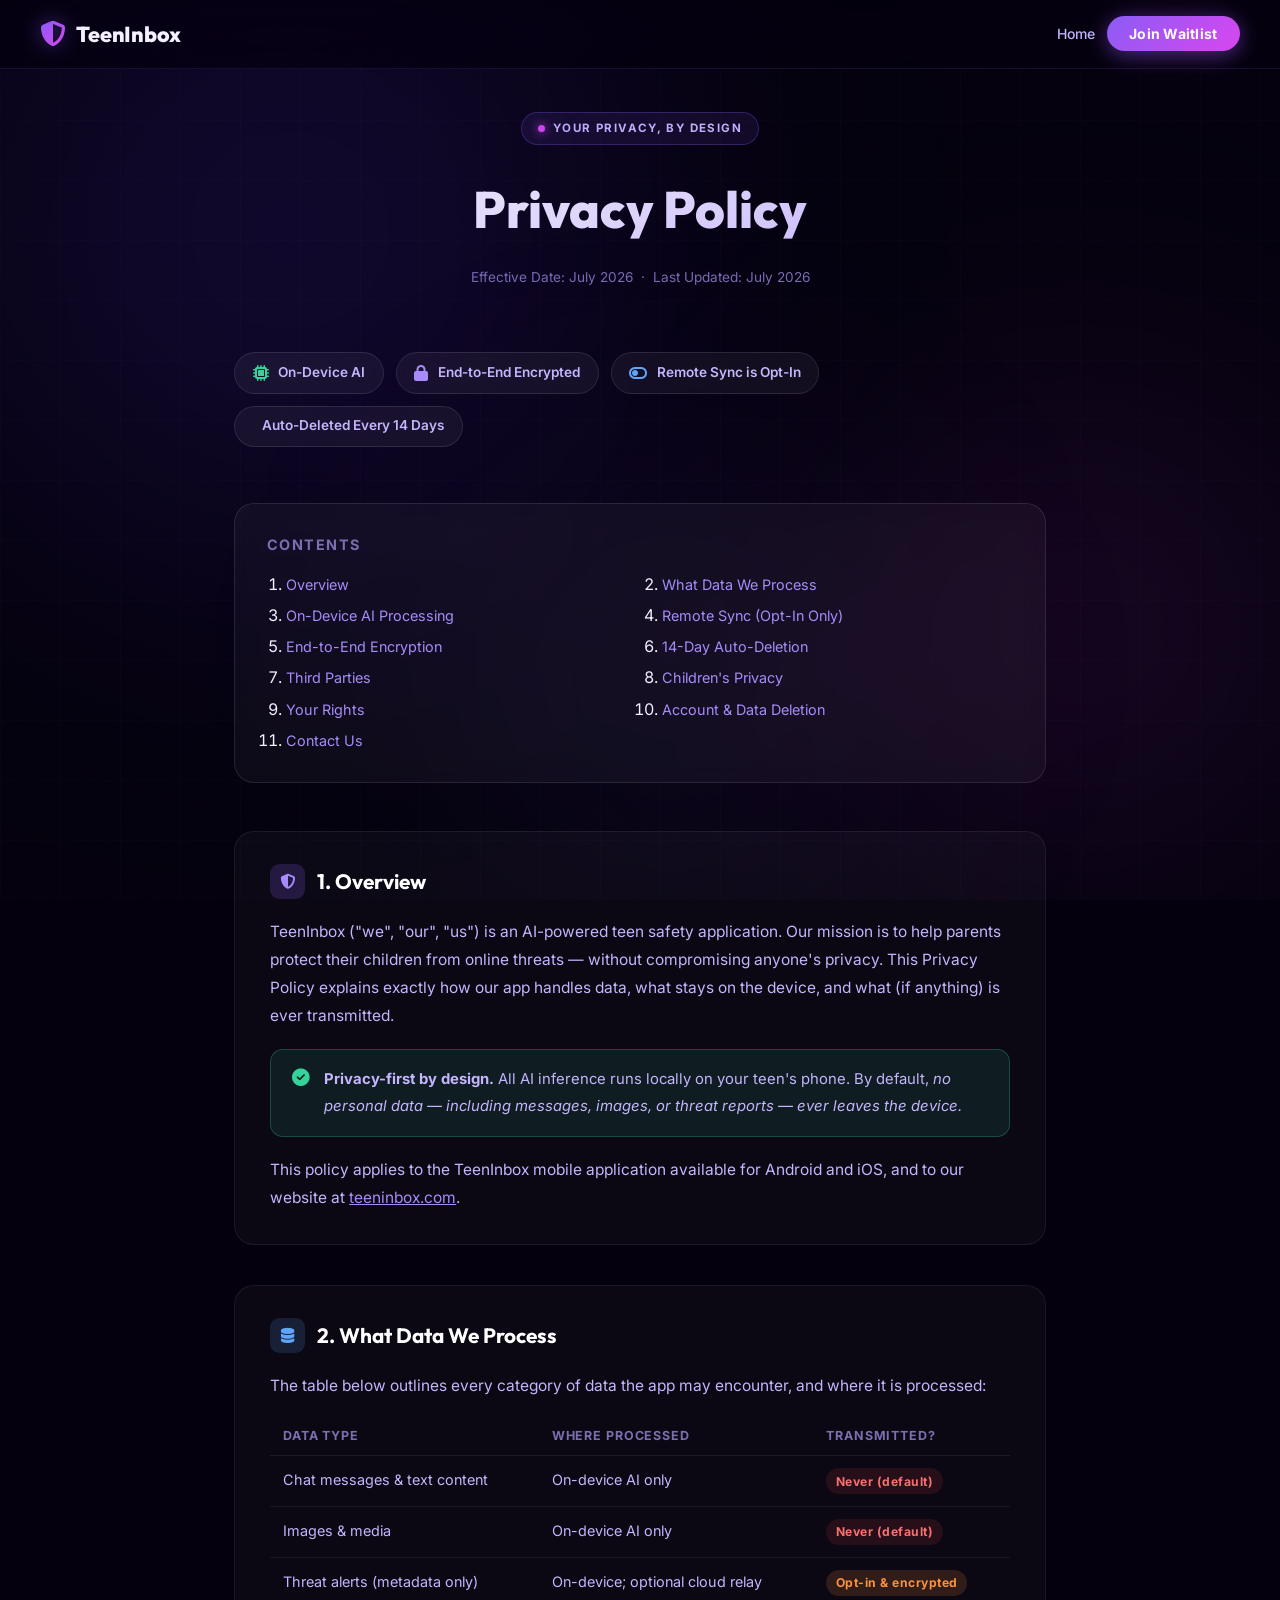
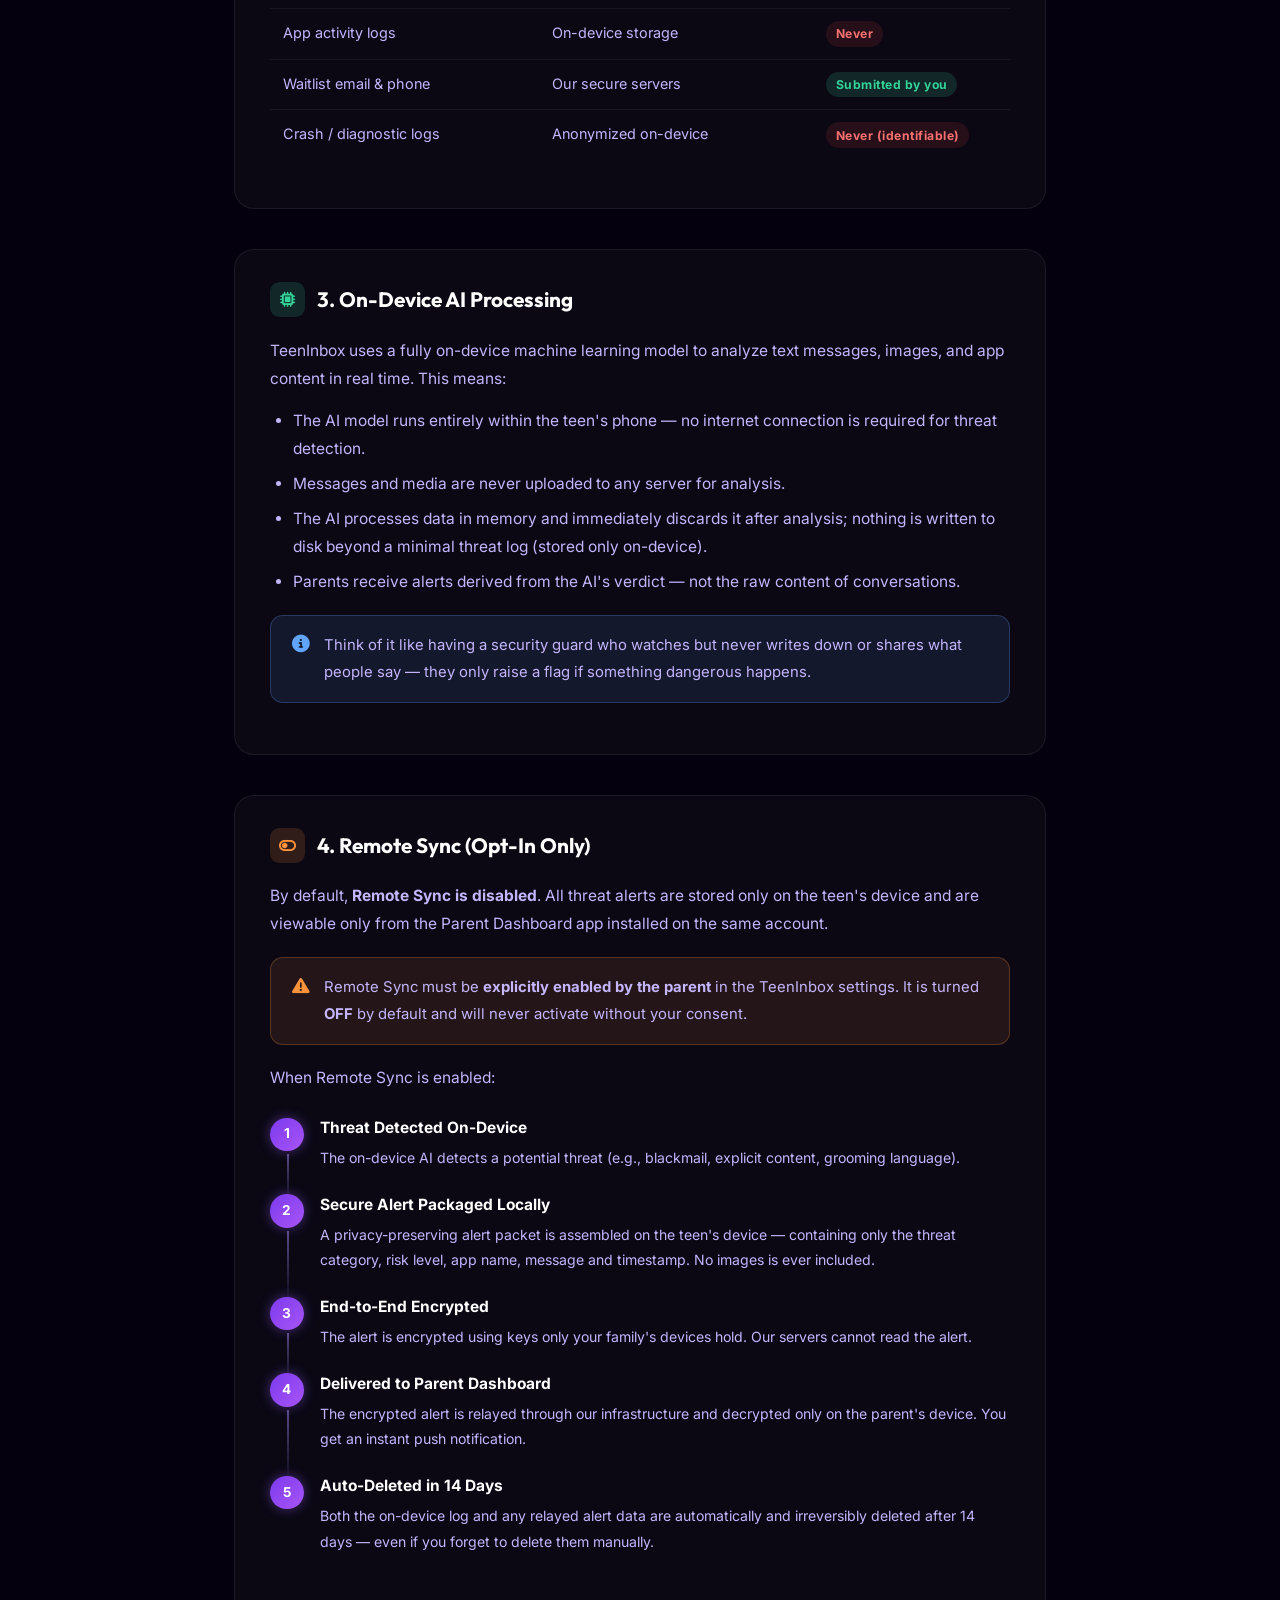
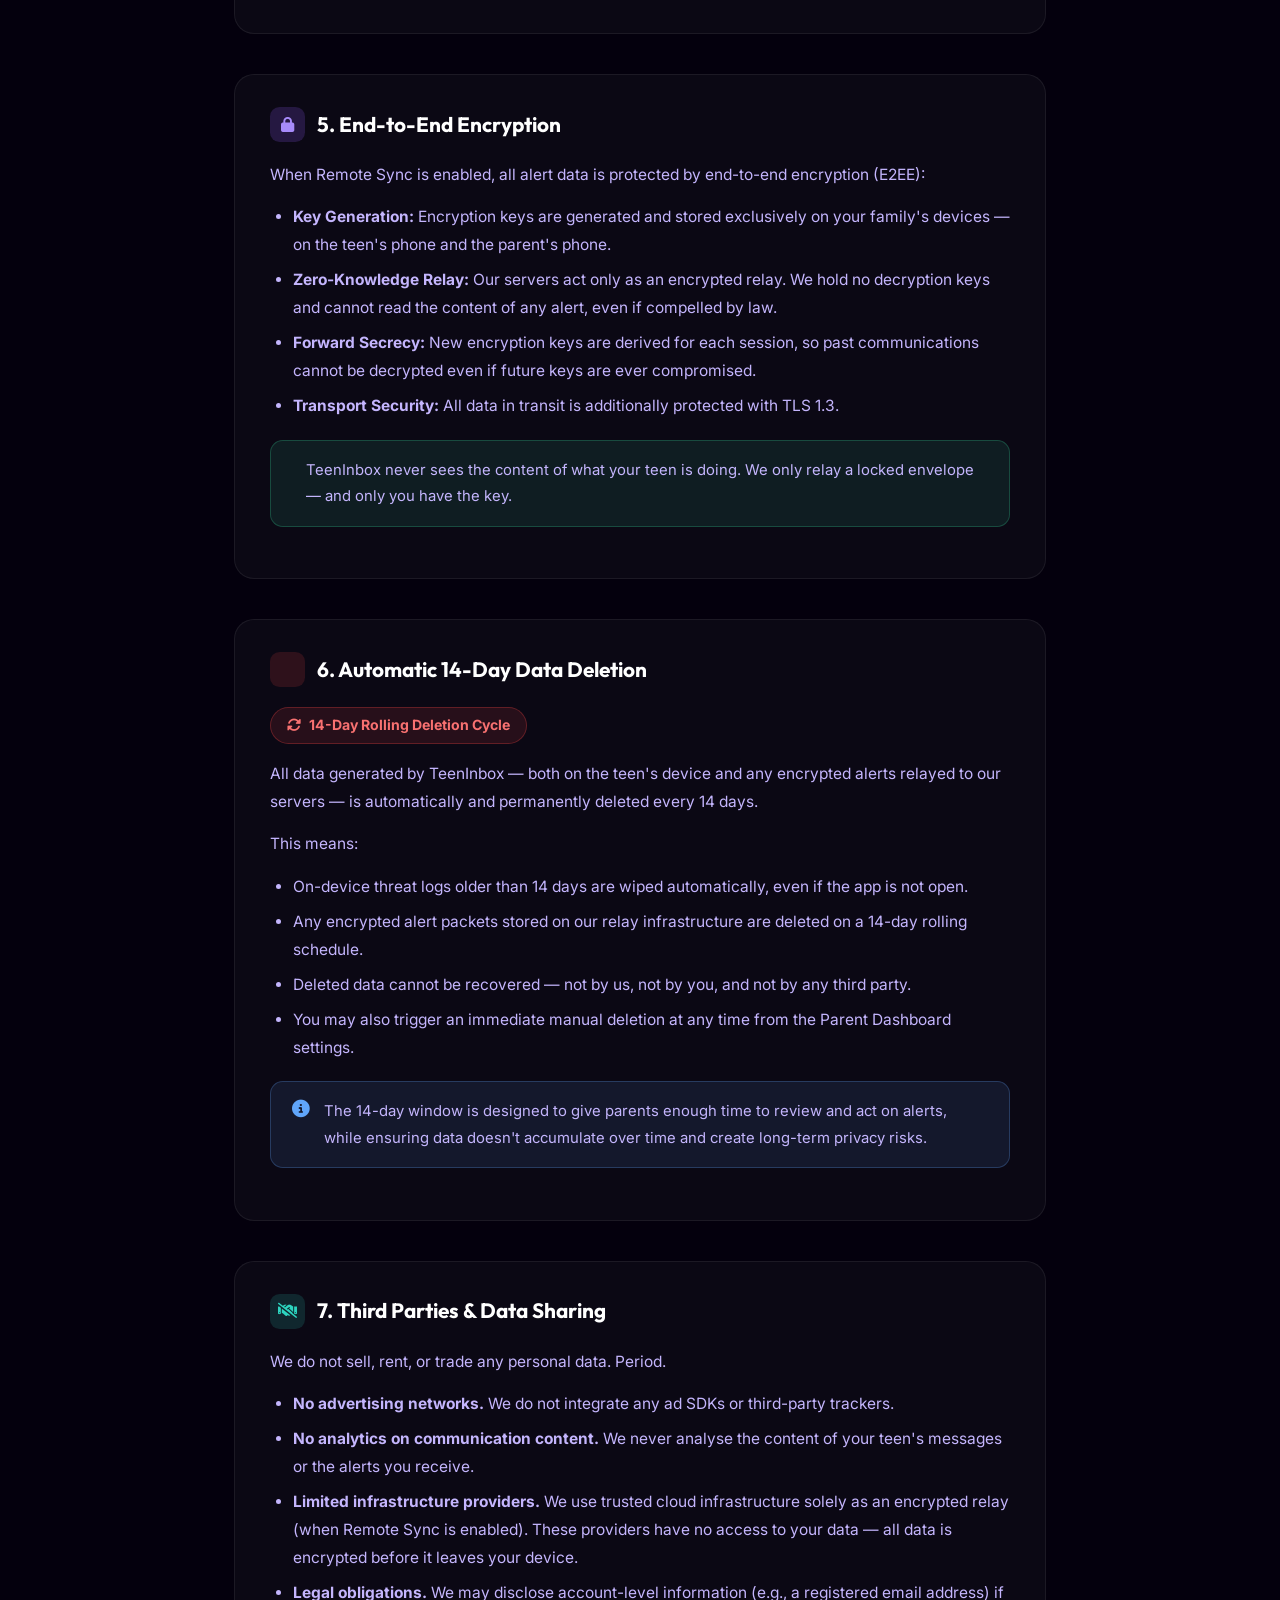
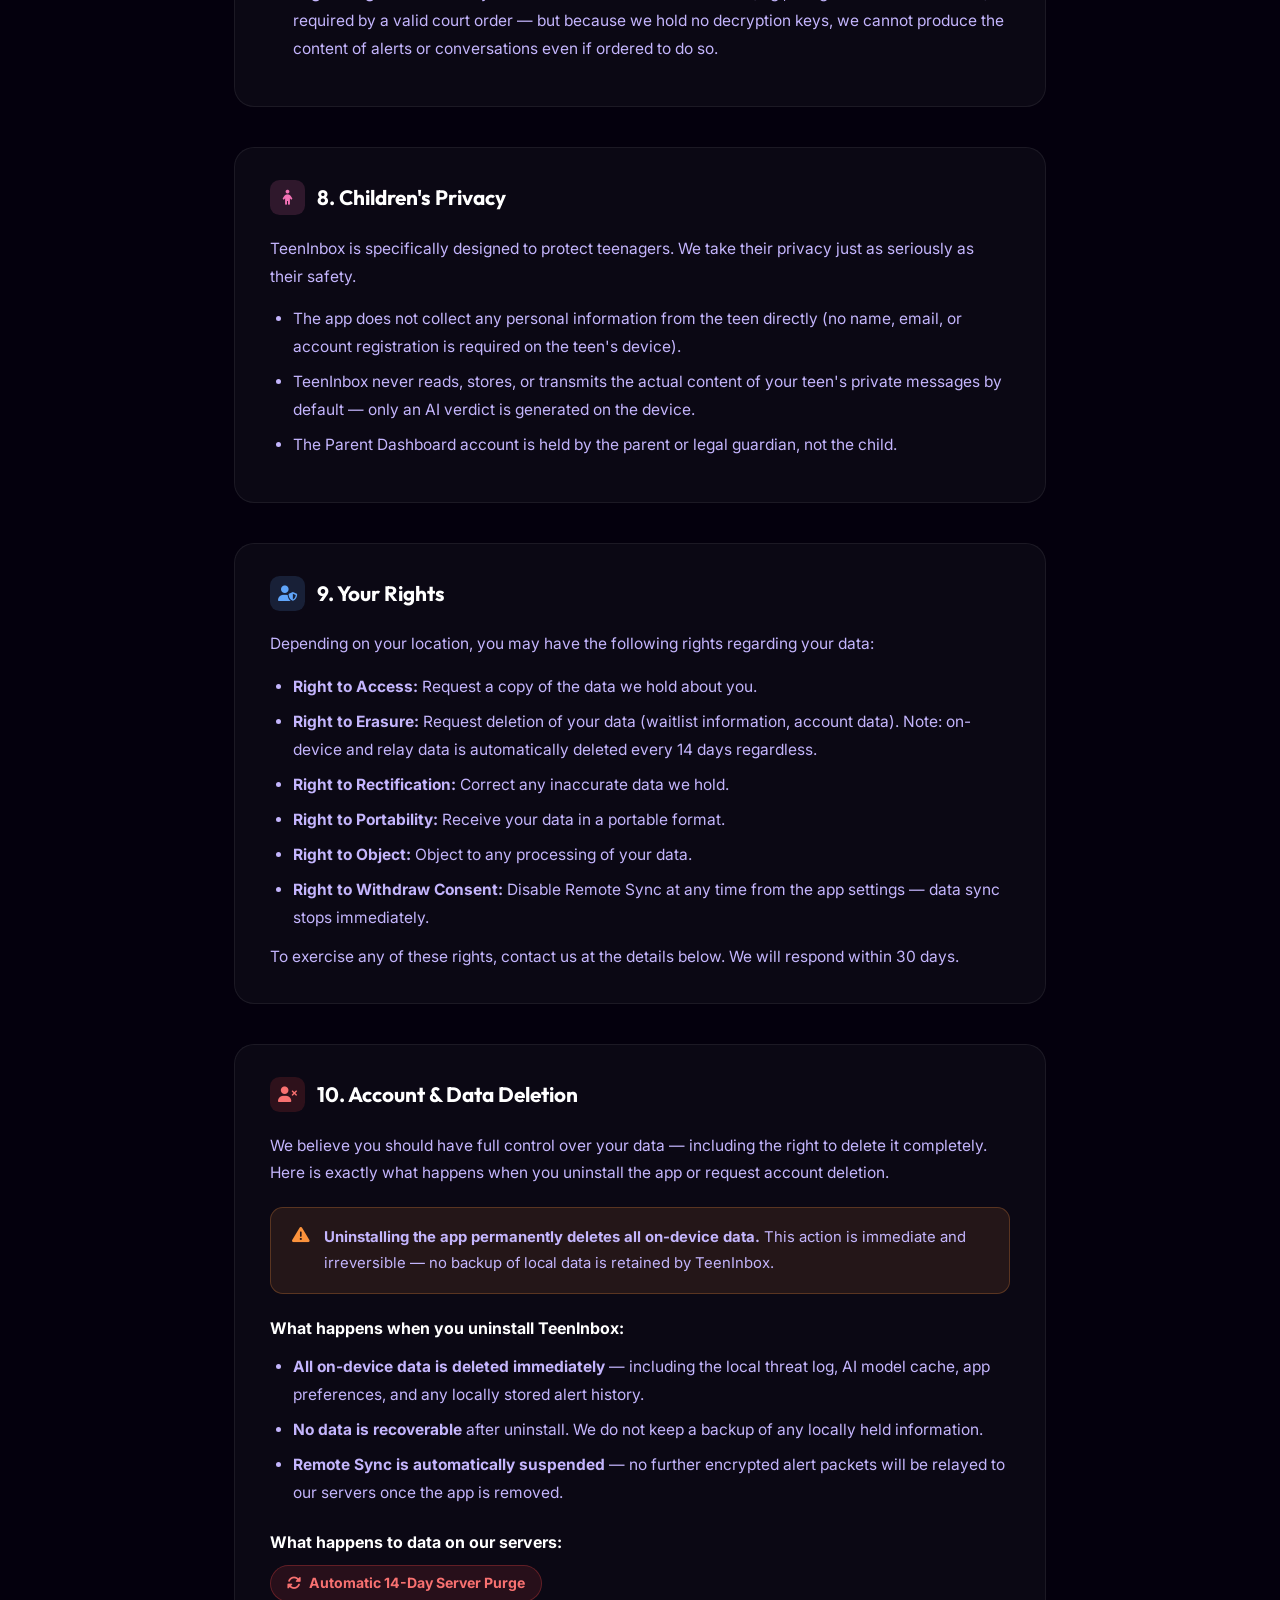
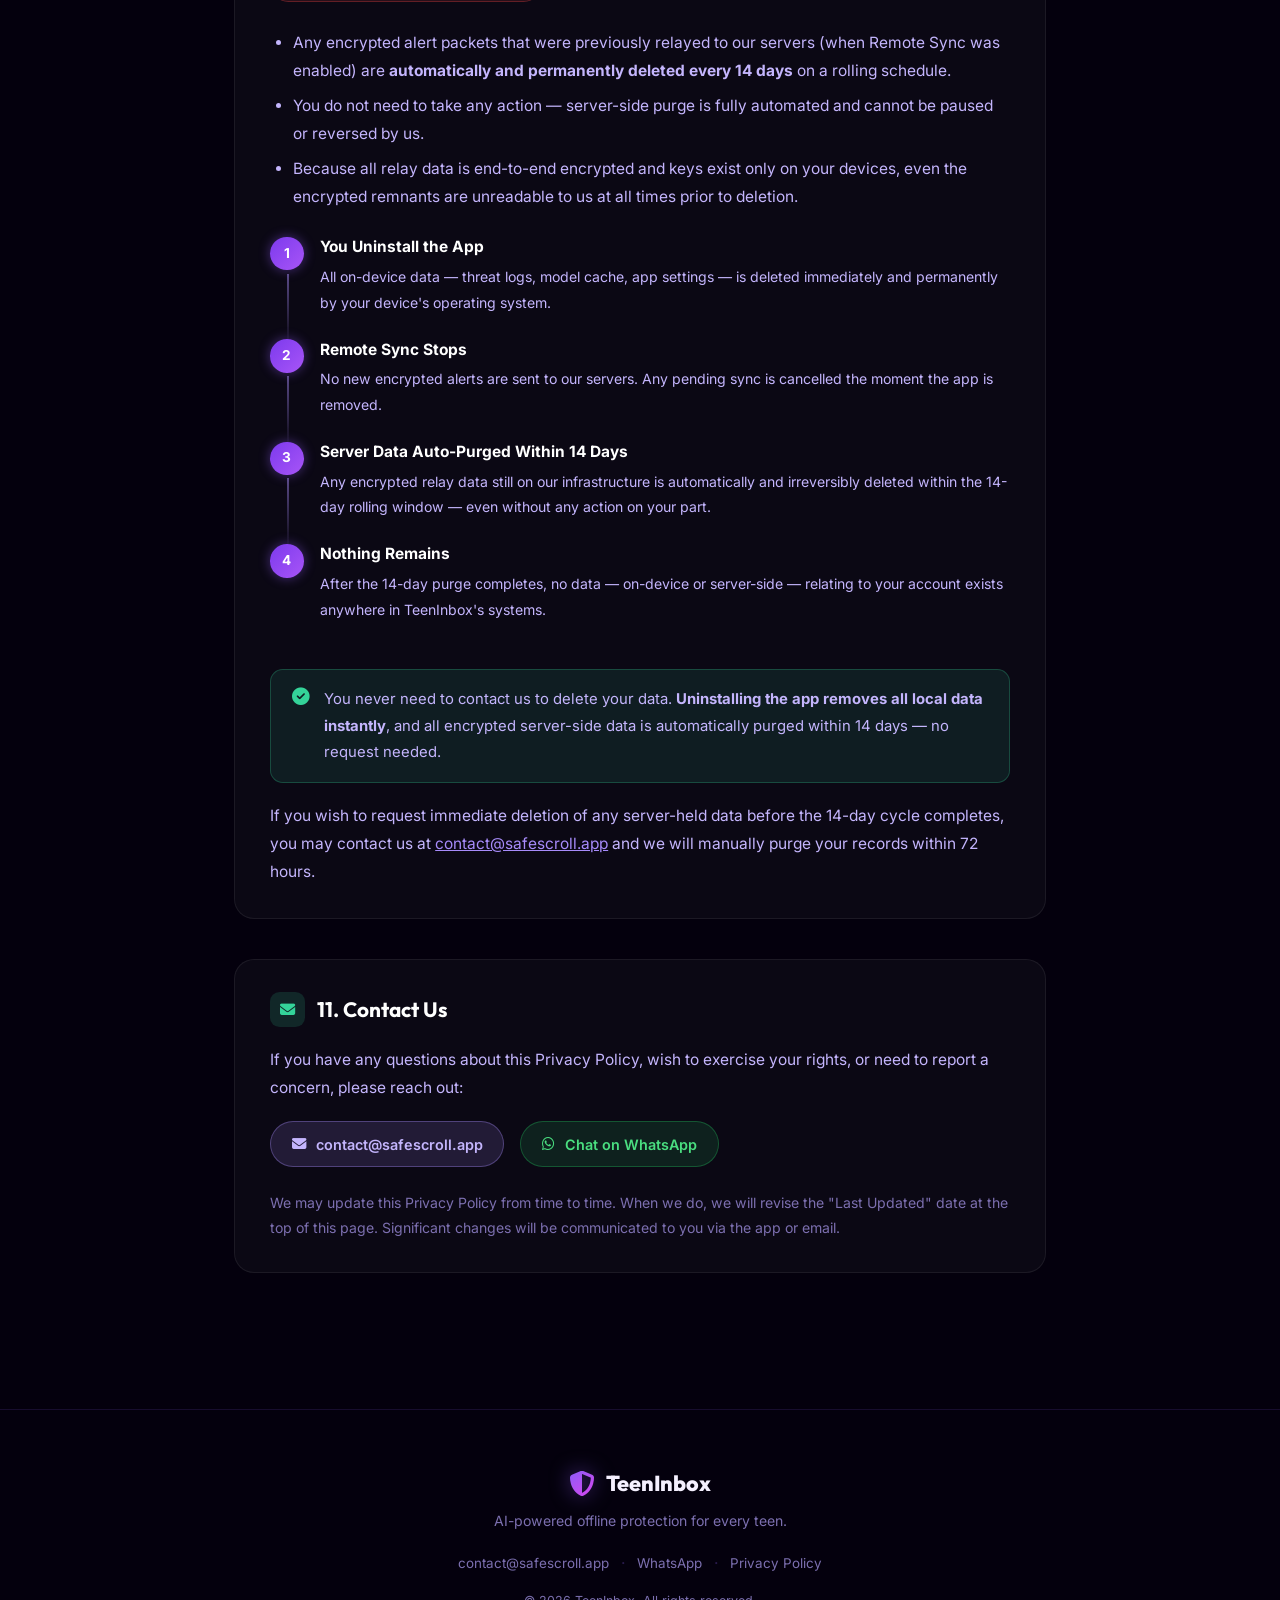
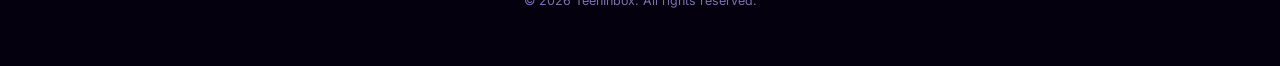
==== commit 7dbd6164: "commit" ====
--- a/privacy-policy.html
+++ b/privacy-policy.html
@@ -4,6 +4,7 @@
 <head>
   <meta charset="UTF-8">
   <meta name="viewport" content="width=device-width, initial-scale=1.0">
+  <meta name="theme-color" content="#04000d">
 
   <!-- Primary SEO — parent privacy concerns -->
   <title>Privacy Policy — TeenInbox | Does Not Share Your Child's Messages. Ever.</title>
@@ -537,6 +538,7 @@
         <li><a href="#third-parties">Third Parties</a></li>
         <li><a href="#children">Children's Privacy</a></li>
         <li><a href="#rights">Your Rights</a></li>
+        <li><a href="#account-deletion">Account &amp; Data Deletion</a></li>
         <li><a href="#contact">Contact Us</a></li>
       </ol>
     </nav>
@@ -553,10 +555,11 @@
       <div class="callout success">
         <i class="fa-solid fa-circle-check"></i>
         <p><strong>Privacy-first by design.</strong> All AI inference runs locally on your teen's phone. By default,
-          <em>no personal data — including messages, images, or threat reports — ever leaves the device.</em></p>
+          <em>no personal data — including messages, images, or threat reports — ever leaves the device.</em>
+        </p>
       </div>
       <p>This policy applies to the TeenInbox mobile application available for Android and iOS, and to our website at <a
-          href="https://teeninbox.com" style="color:#a78bfa;">teeninbox.com</a>.</p>
+          href="https://teeninbox.com" rel="noopener noreferrer" style="color:#a78bfa;">teeninbox.com</a>.</p>
     </section>
 
     <!-- 2. What data -->
@@ -645,7 +648,8 @@
       <div class="callout warn">
         <i class="fa-solid fa-triangle-exclamation"></i>
         <p>Remote Sync must be <strong>explicitly enabled by the parent</strong> in the TeenInbox settings. It is turned
-          <strong>OFF</strong> by default and will never activate without your consent.</p>
+          <strong>OFF</strong> by default and will never activate without your consent.
+        </p>
       </div>
 
       <p>When Remote Sync is enabled:</p>
@@ -799,19 +803,105 @@
       <p>To exercise any of these rights, contact us at the details below. We will respond within 30 days.</p>
     </section>
 
-    <!-- 10. Contact -->
+    <!-- 10. Account Deletion -->
+    <section class="pp-section" id="account-deletion">
+      <h2>
+        <span class="sec-icon red"><i class="fa-solid fa-user-xmark"></i></span>
+        10. Account &amp; Data Deletion
+      </h2>
+      <p>We believe you should have full control over your data — including the right to delete it completely. Here is
+        exactly what happens when you uninstall the app or request account deletion.</p>
+
+      <div class="callout warn">
+        <i class="fa-solid fa-triangle-exclamation"></i>
+        <p><strong>Uninstalling the app permanently deletes all on-device data.</strong> This action is immediate and
+          irreversible — no backup of local data is retained by TeenInbox.</p>
+      </div>
+
+      <h3 style="color:#fff; font-size:1rem; font-weight:700; margin:1.4rem 0 0.6rem;">What happens when you uninstall
+        TeenInbox:</h3>
+      <ul>
+        <li><strong>All on-device data is deleted immediately</strong> — including the local threat log, AI model cache,
+          app preferences, and any locally stored alert history.</li>
+        <li><strong>No data is recoverable</strong> after uninstall. We do not keep a backup of any locally held
+          information.</li>
+        <li><strong>Remote Sync is automatically suspended</strong> — no further encrypted alert packets will be relayed
+          to our servers once the app is removed.</li>
+      </ul>
+
+      <h3 style="color:#fff; font-size:1rem; font-weight:700; margin:1.4rem 0 0.6rem;">What happens to data on our
+        servers:</h3>
+      <div class="cycle-pill"><i class="fa-solid fa-rotate"></i> Automatic 14-Day Server Purge</div>
+      <ul>
+        <li>Any encrypted alert packets that were previously relayed to our servers (when Remote Sync was enabled) are
+          <strong>automatically and permanently deleted every 14 days</strong> on a rolling schedule.
+        </li>
+        <li>You do not need to take any action — server-side purge is fully automated and cannot be paused or reversed
+          by us.</li>
+        <li>Because all relay data is end-to-end encrypted and keys exist only on your devices, even the encrypted
+          remnants are unreadable to us at all times prior to deletion.</li>
+      </ul>
+
+      <div class="flow" style="margin-top:1.5rem;">
+        <div class="flow-step">
+          <div class="flow-num">1</div>
+          <div class="flow-body">
+            <strong>You Uninstall the App</strong>
+            <span>All on-device data — threat logs, model cache, app settings — is deleted immediately and permanently
+              by your device's operating system.</span>
+          </div>
+        </div>
+        <div class="flow-step">
+          <div class="flow-num">2</div>
+          <div class="flow-body">
+            <strong>Remote Sync Stops</strong>
+            <span>No new encrypted alerts are sent to our servers. Any pending sync is cancelled the moment the app is
+              removed.</span>
+          </div>
+        </div>
+        <div class="flow-step">
+          <div class="flow-num">3</div>
+          <div class="flow-body">
+            <strong>Server Data Auto-Purged Within 14 Days</strong>
+            <span>Any encrypted relay data still on our infrastructure is automatically and irreversibly deleted within
+              the 14-day rolling window — even without any action on your part.</span>
+          </div>
+        </div>
+        <div class="flow-step">
+          <div class="flow-num">4</div>
+          <div class="flow-body">
+            <strong>Nothing Remains</strong>
+            <span>After the 14-day purge completes, no data — on-device or server-side — relating to your account exists
+              anywhere in TeenInbox's systems.</span>
+          </div>
+        </div>
+      </div>
+
+      <div class="callout success">
+        <i class="fa-solid fa-circle-check"></i>
+        <p>You never need to contact us to delete your data. <strong>Uninstalling the app removes all local data
+            instantly</strong>, and all encrypted server-side data is automatically purged within 14 days — no request
+          needed.</p>
+      </div>
+
+      <p>If you wish to request immediate deletion of any server-held data before the 14-day cycle completes, you may
+        contact us at <a href="mailto:contact@safescroll.app" style="color:#a78bfa;">contact@safescroll.app</a> and we
+        will manually purge your records within 72 hours.</p>
+    </section>
+
+    <!-- 11. Contact -->
     <section class="pp-section" id="contact">
       <h2>
         <span class="sec-icon green"><i class="fa-solid fa-envelope"></i></span>
-        10. Contact Us
+        11. Contact Us
       </h2>
       <p>If you have any questions about this Privacy Policy, wish to exercise your rights, or need to report a concern,
         please reach out:</p>
       <div class="contact-card">
-        <a href="mailto:hello@teeninbox.com" class="contact-link email">
-          <i class="fa-solid fa-envelope"></i> hello@teeninbox.com
+        <a href="mailto:contact@safescroll.app" class="contact-link email">
+          <i class="fa-solid fa-envelope"></i> contact@safescroll.app
         </a>
-        <a href="https://wa.me/1234567890" target="_blank" class="contact-link whatsapp">
+        <a href="https://wa.me/9363717887" target="_blank" class="contact-link whatsapp">
           <i class="fa-brands fa-whatsapp"></i> Chat on WhatsApp
         </a>
       </div>
@@ -832,9 +922,9 @@
       </div>
       <p class="footer-tagline">AI-powered offline protection for every teen.</p>
       <div class="footer-links">
-        <a href="mailto:hello@teeninbox.com">hello@teeninbox.com</a>
+        <a href="mailto:contact@safescroll.app">contact@safescroll.app</a>
         <span>·</span>
-        <a href="https://wa.me/1234567890" target="_blank">WhatsApp</a>
+        <a href="https://wa.me/9363717887" target="_blank">WhatsApp</a>
         <span>·</span>
         <a href="privacy-policy.html" aria-current="page">Privacy Policy</a>
       </div>
--- a/style.css
+++ b/style.css
@@ -1075,3 +1075,13 @@
     .waitlist-card { padding: 1.75rem; }
     .hero-trust { gap: 1.25rem; }
 }
+@media (max-width: 400px) {
+    #navbar { padding: 0 1rem; }
+    .nav-logo { font-size: 1.15rem; }
+    .nav-cta { padding: 0.45rem 1rem; font-size: 0.8rem; }
+    .hero-title { font-size: 2rem; }
+    .hero-ctas { width: 100%; padding: 0 1rem; }
+    .pp-hero h1 { font-size: 2rem; }
+    .pp-section { padding: 1.5rem 1.2rem; }
+    .contact-btn { width: 100%; justify-content: center; }
+}
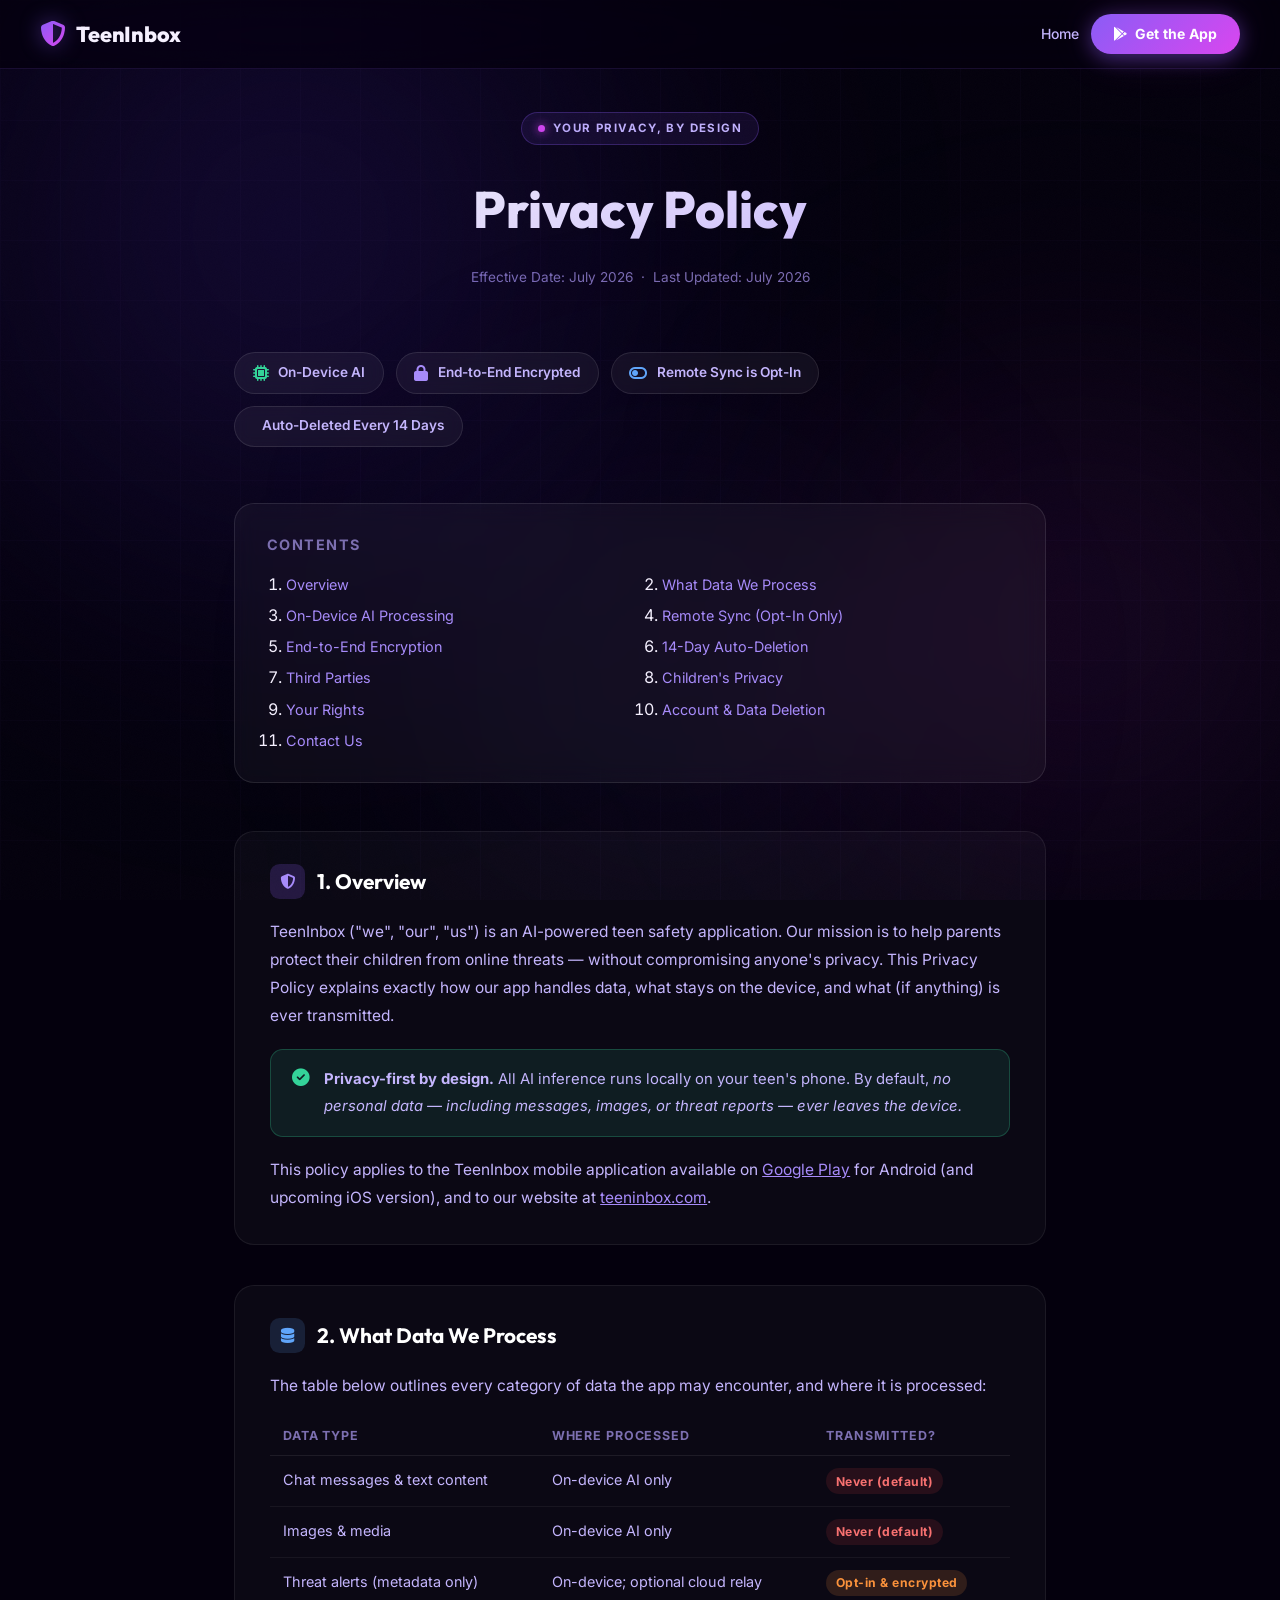
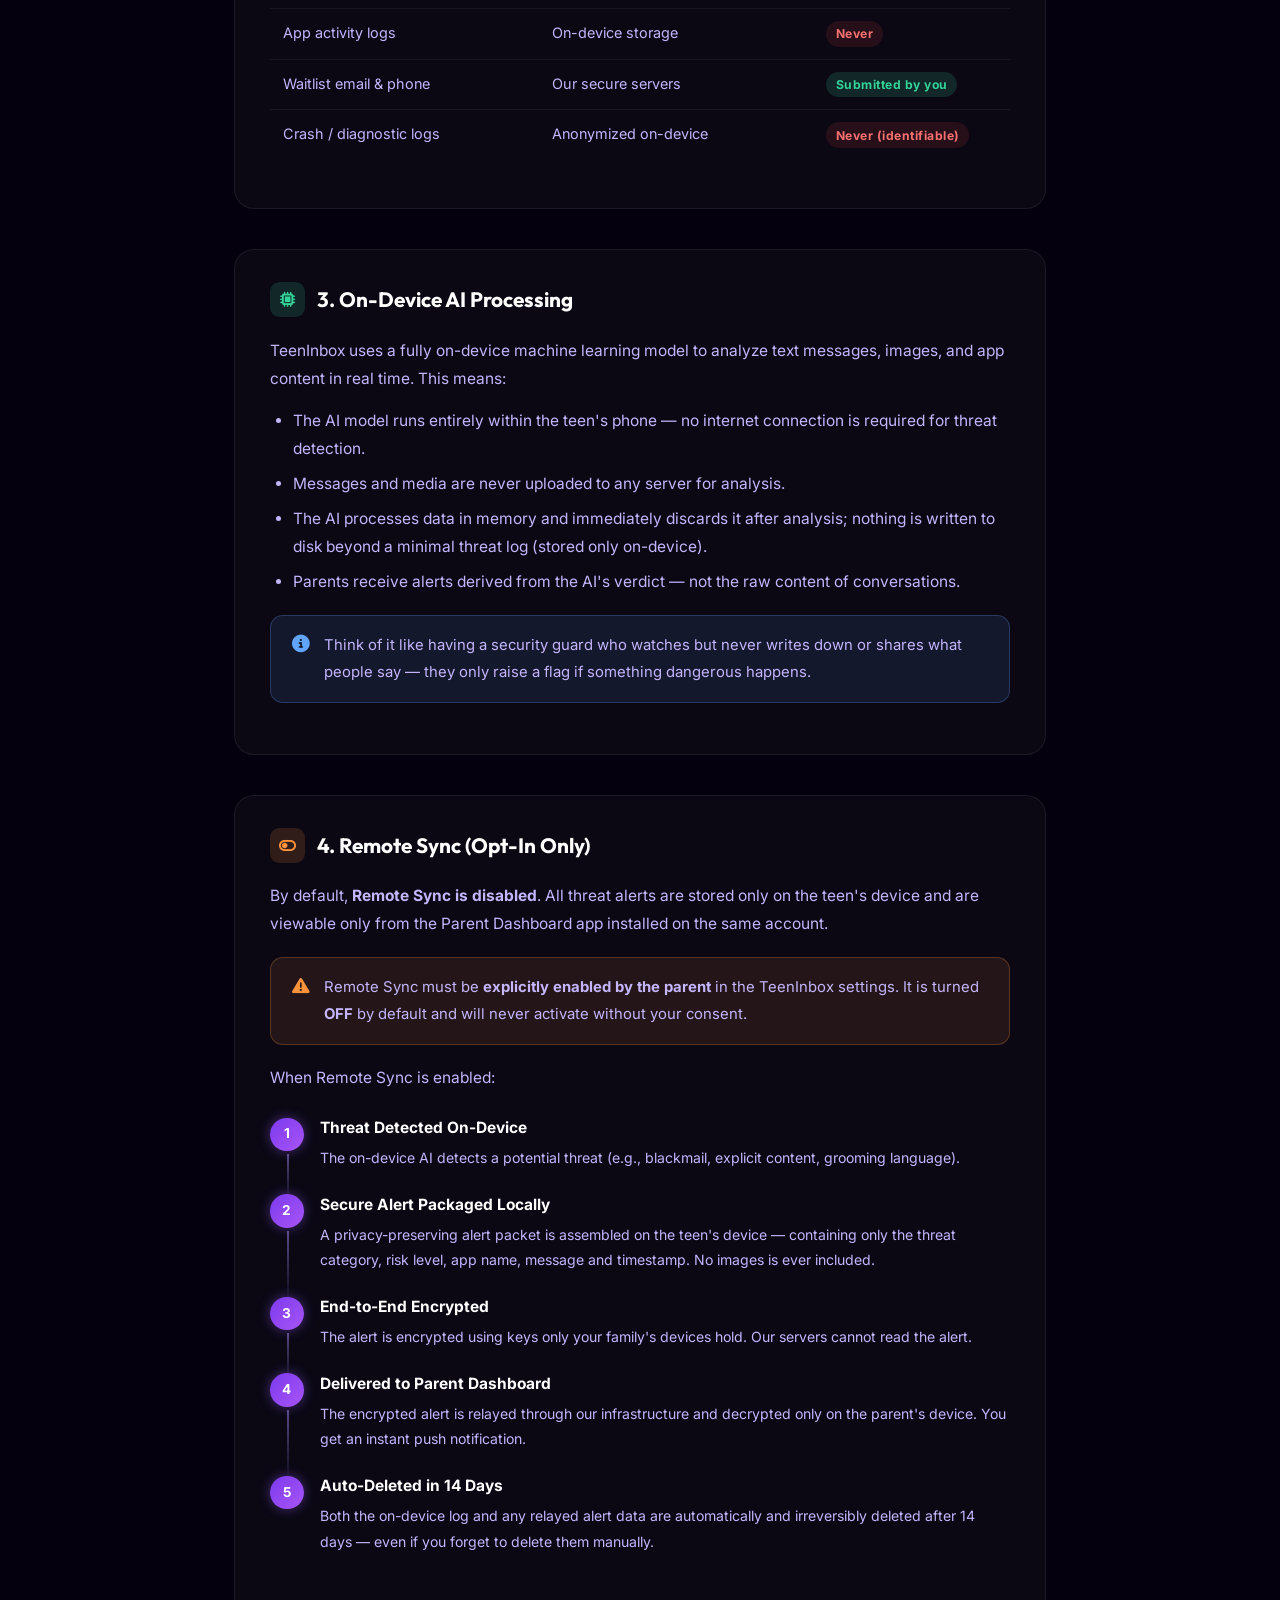
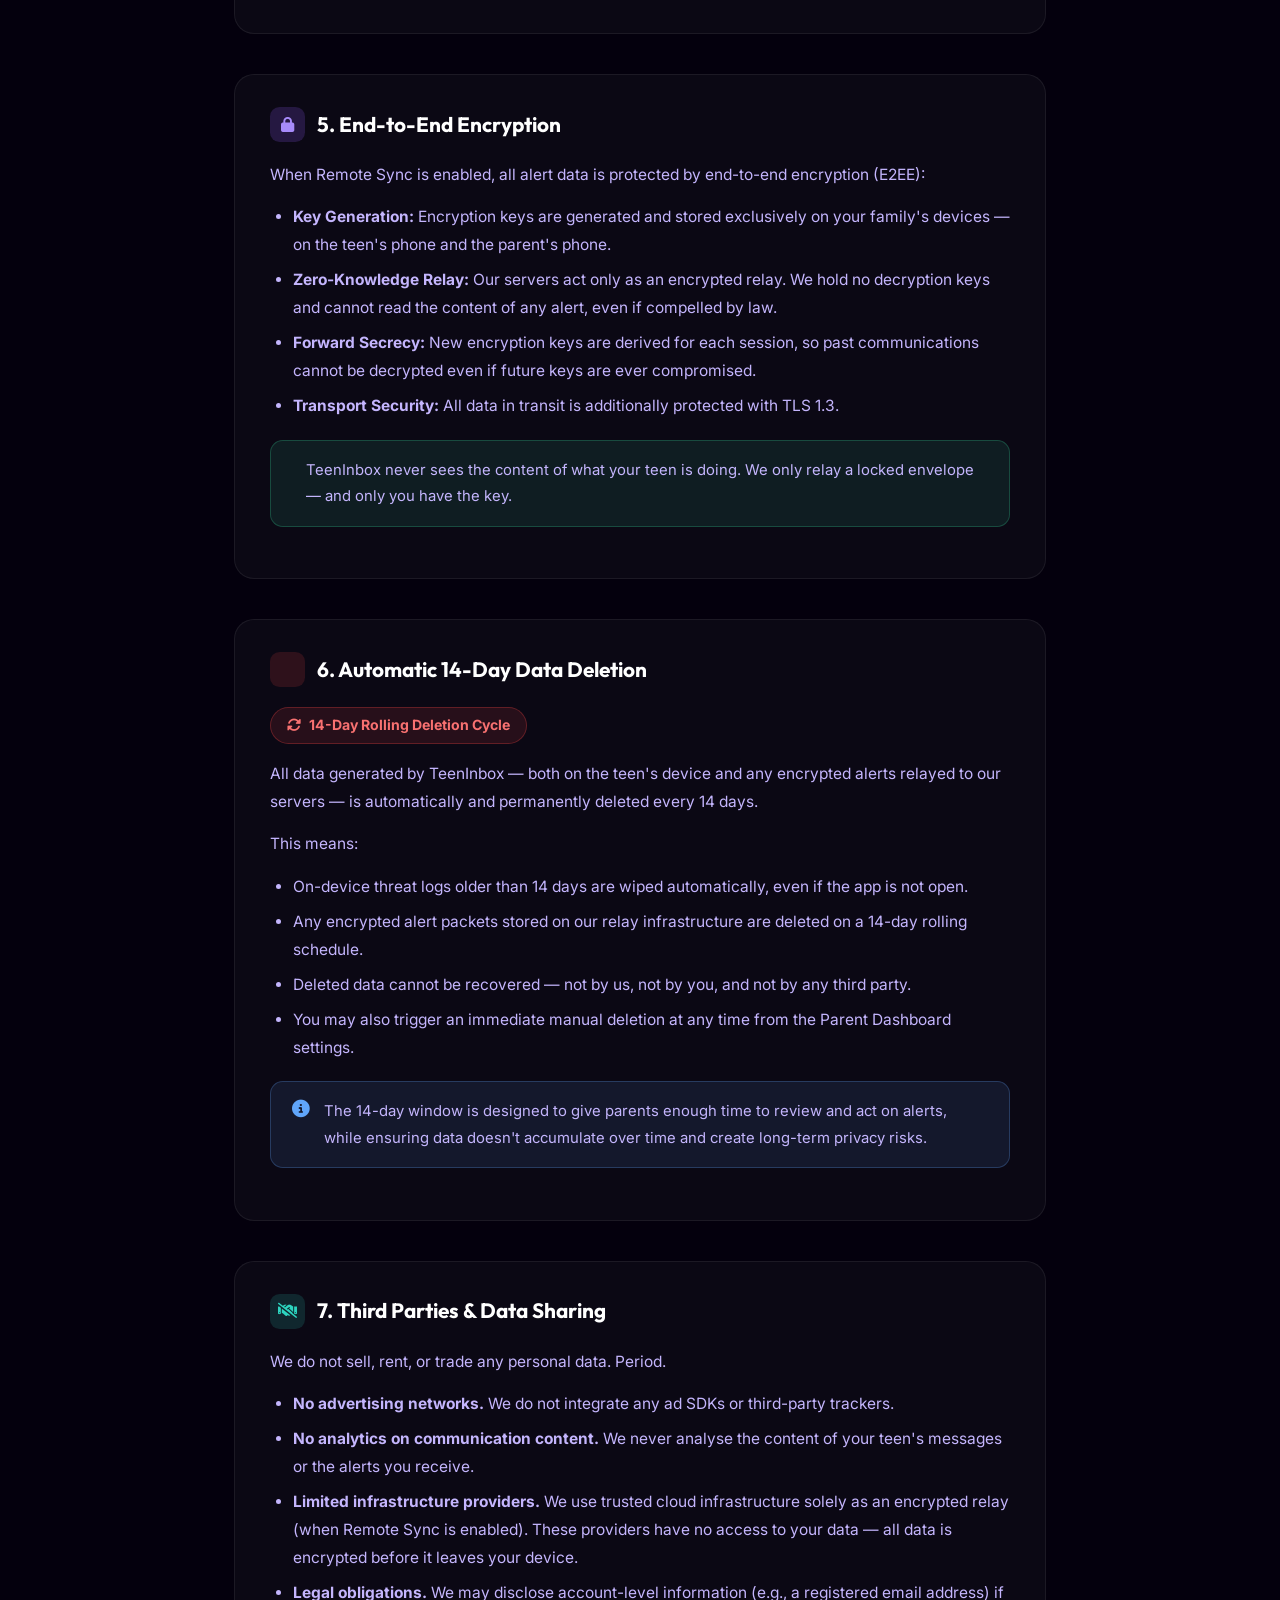
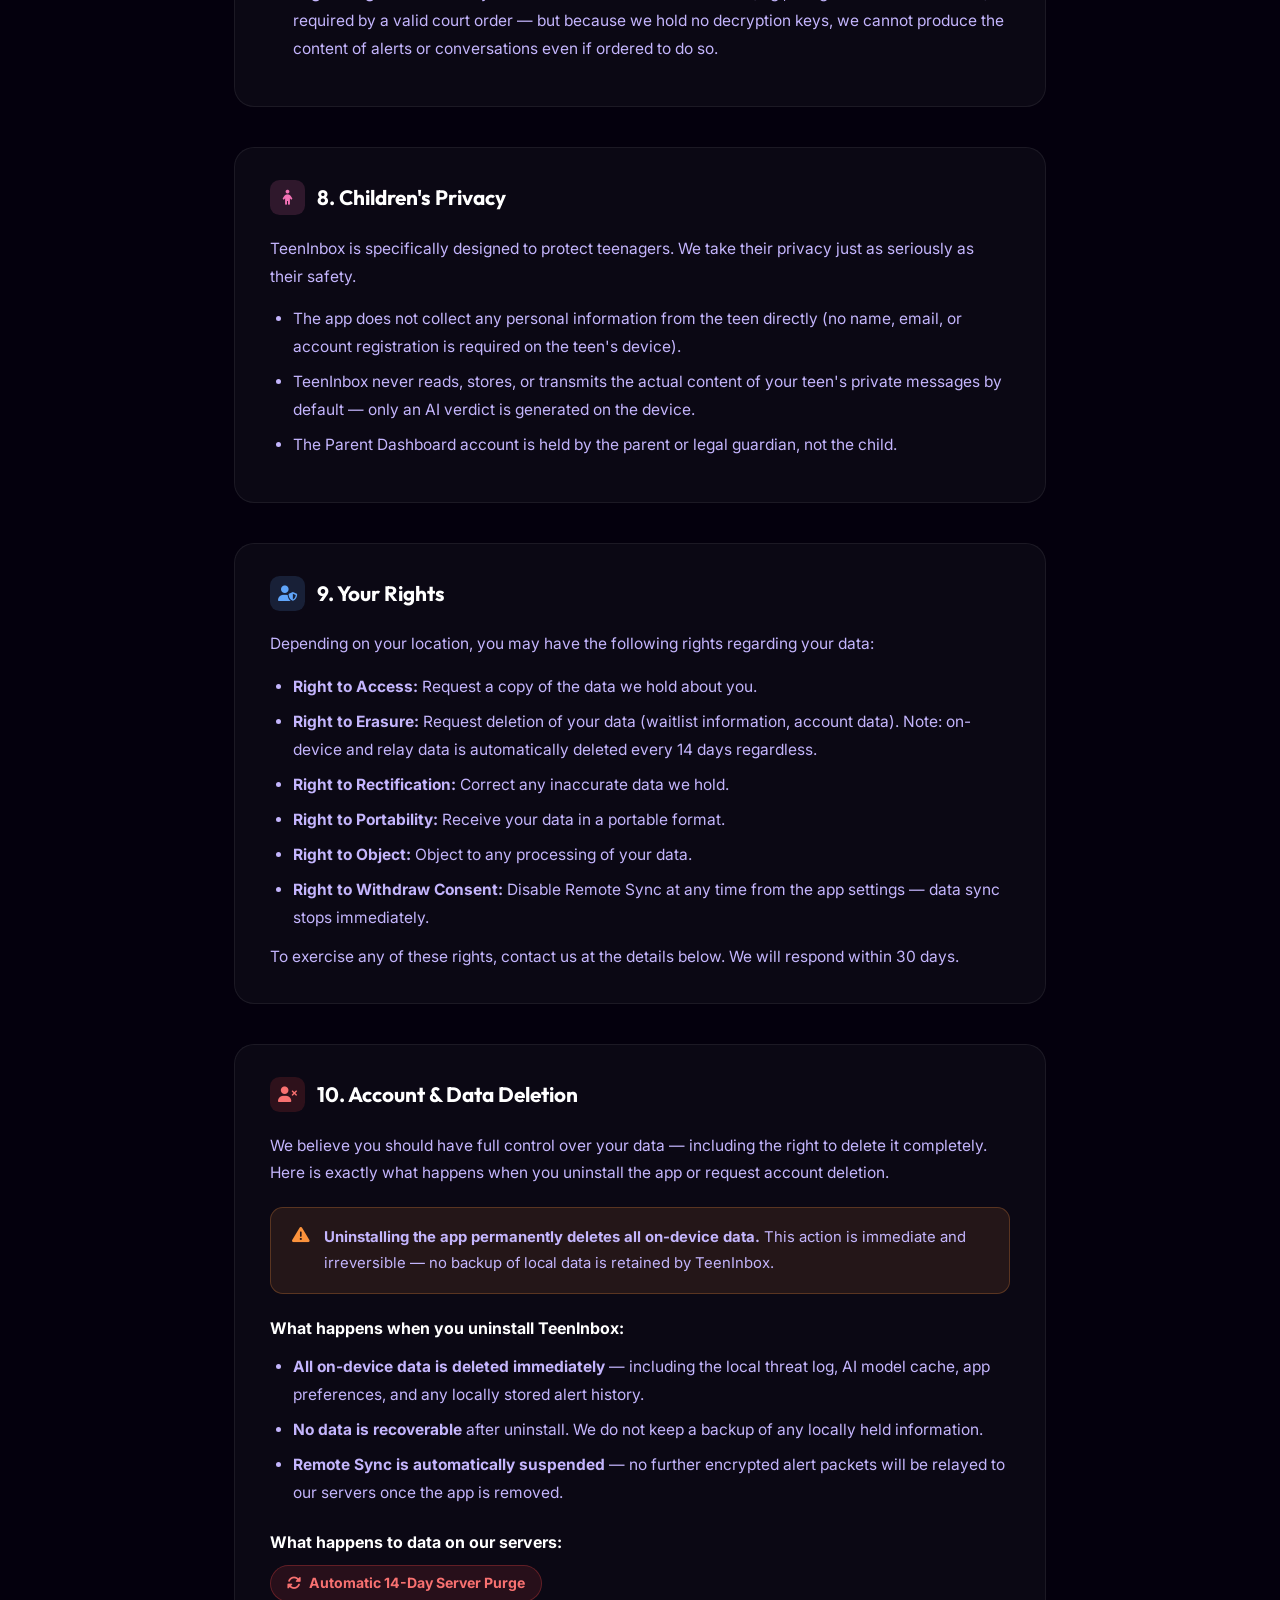
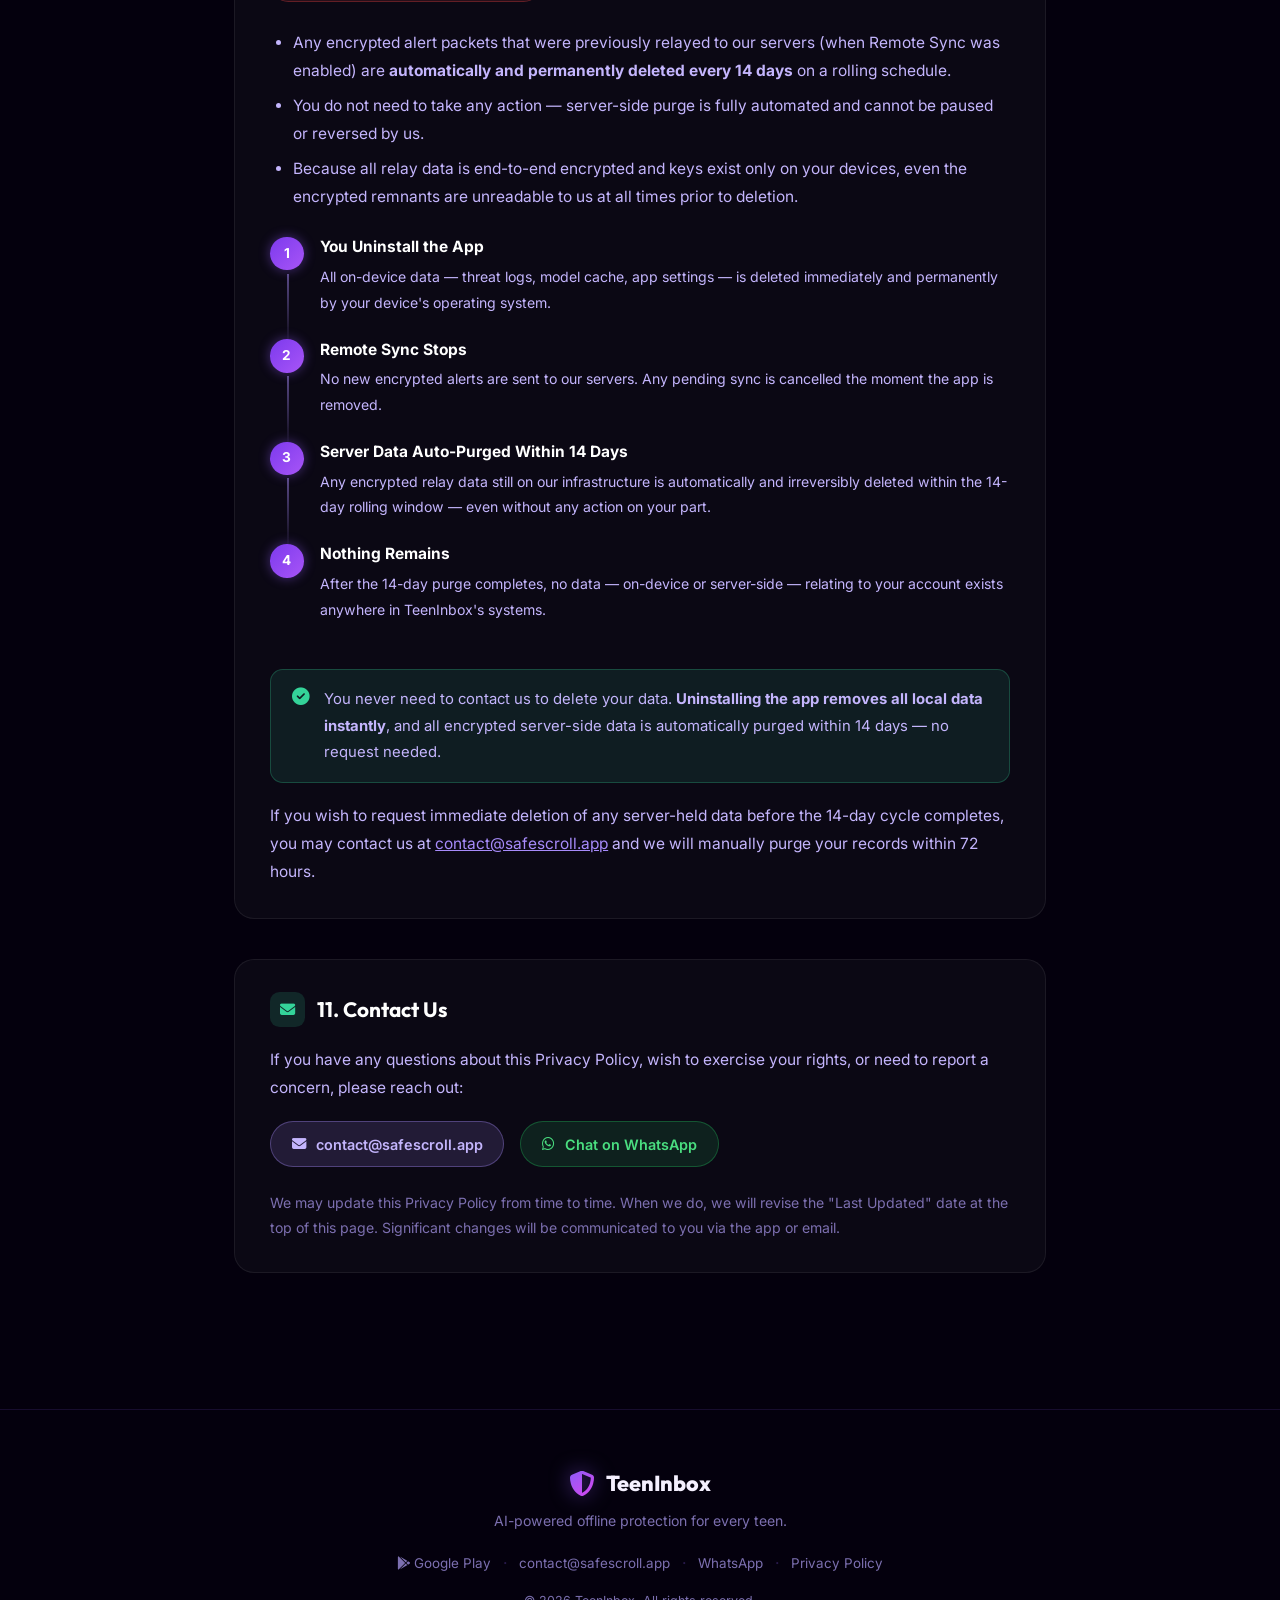
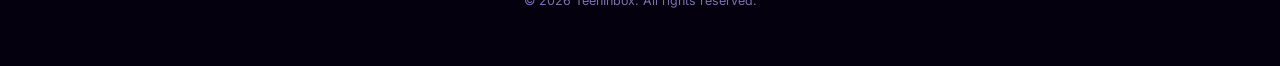
==== commit 2f8f26ff: "changes" ====
--- a/privacy-policy.html
+++ b/privacy-policy.html
@@ -499,7 +499,9 @@
       </a>
       <div class="nav-actions">
         <a href="index.html" class="nav-link-text">Home</a>
-        <a href="index.html#waitlist" class="nav-cta">Join Waitlist</a>
+        <a href="https://play.google.com/store/apps/details?id=com.teeninbox.chat.message.monitor&pcampaignid=web_share" target="_blank" rel="noopener noreferrer" class="nav-cta">
+          <i class="fa-brands fa-google-play"></i> Get the App
+        </a>
       </div>
     </div>
   </nav>
@@ -558,7 +560,8 @@
           <em>no personal data — including messages, images, or threat reports — ever leaves the device.</em>
         </p>
       </div>
-      <p>This policy applies to the TeenInbox mobile application available for Android and iOS, and to our website at <a
+      <p>This policy applies to the TeenInbox mobile application available on <a
+          href="https://play.google.com/store/apps/details?id=com.teeninbox.chat.message.monitor&pcampaignid=web_share" target="_blank" rel="noopener noreferrer" style="color:#a78bfa;">Google Play</a> for Android (and upcoming iOS version), and to our website at <a
           href="https://teeninbox.com" rel="noopener noreferrer" style="color:#a78bfa;">teeninbox.com</a>.</p>
     </section>
 
@@ -922,9 +925,11 @@
       </div>
       <p class="footer-tagline">AI-powered offline protection for every teen.</p>
       <div class="footer-links">
+        <a href="https://play.google.com/store/apps/details?id=com.teeninbox.chat.message.monitor&pcampaignid=web_share" target="_blank" rel="noopener noreferrer"><i class="fa-brands fa-google-play"></i> Google Play</a>
+        <span>·</span>
         <a href="mailto:contact@safescroll.app">contact@safescroll.app</a>
         <span>·</span>
-        <a href="https://wa.me/9363717887" target="_blank">WhatsApp</a>
+        <a href="https://wa.me/9363717887" target="_blank" rel="noopener noreferrer">WhatsApp</a>
         <span>·</span>
         <a href="privacy-policy.html" aria-current="page">Privacy Policy</a>
       </div>
--- a/style.css
+++ b/style.css
@@ -150,6 +150,7 @@
     filter: drop-shadow(0 0 10px rgba(139,92,246,0.5));
 }
 .nav-cta {
+    display: inline-flex; align-items: center; gap: 0.45rem;
     padding: 0.55rem 1.4rem; border-radius: 50px;
     background: linear-gradient(135deg, var(--purple), var(--fuchsia));
     color: #fff; font-weight: 700; font-size: 0.875rem;
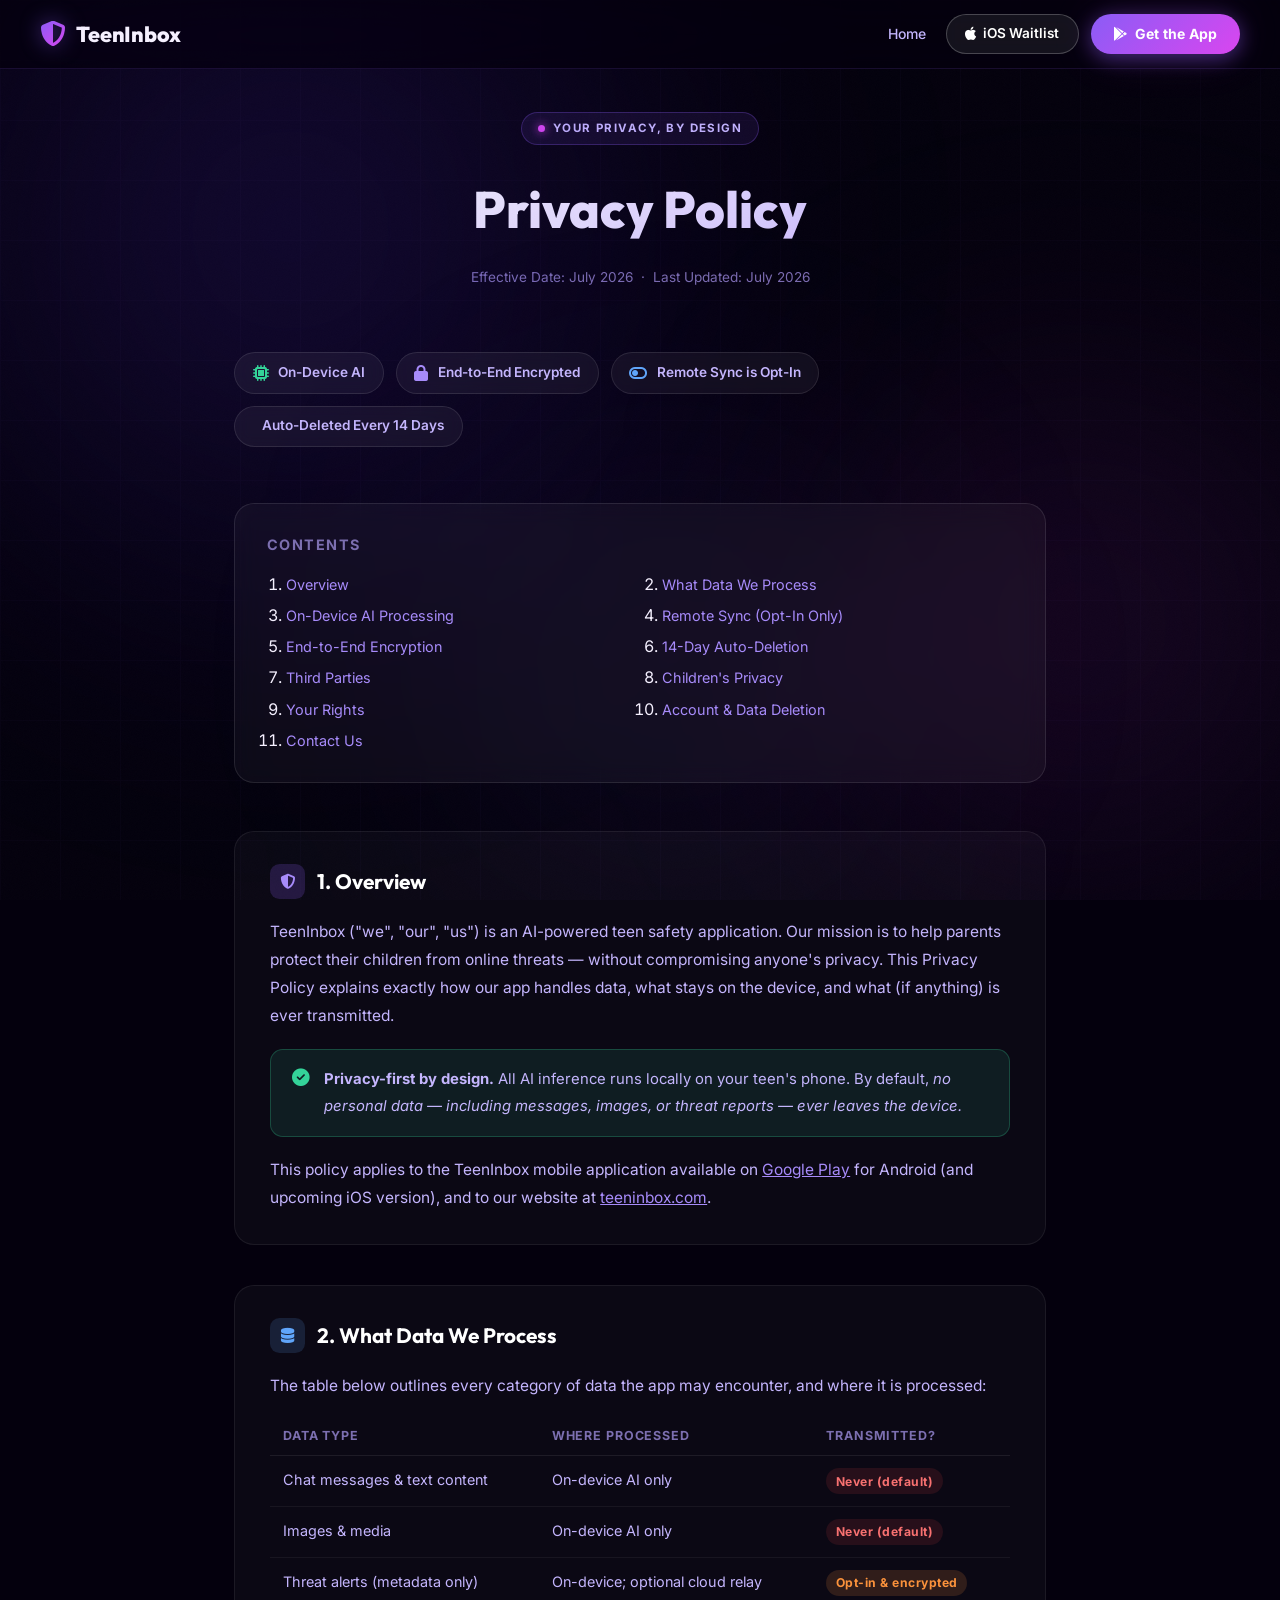
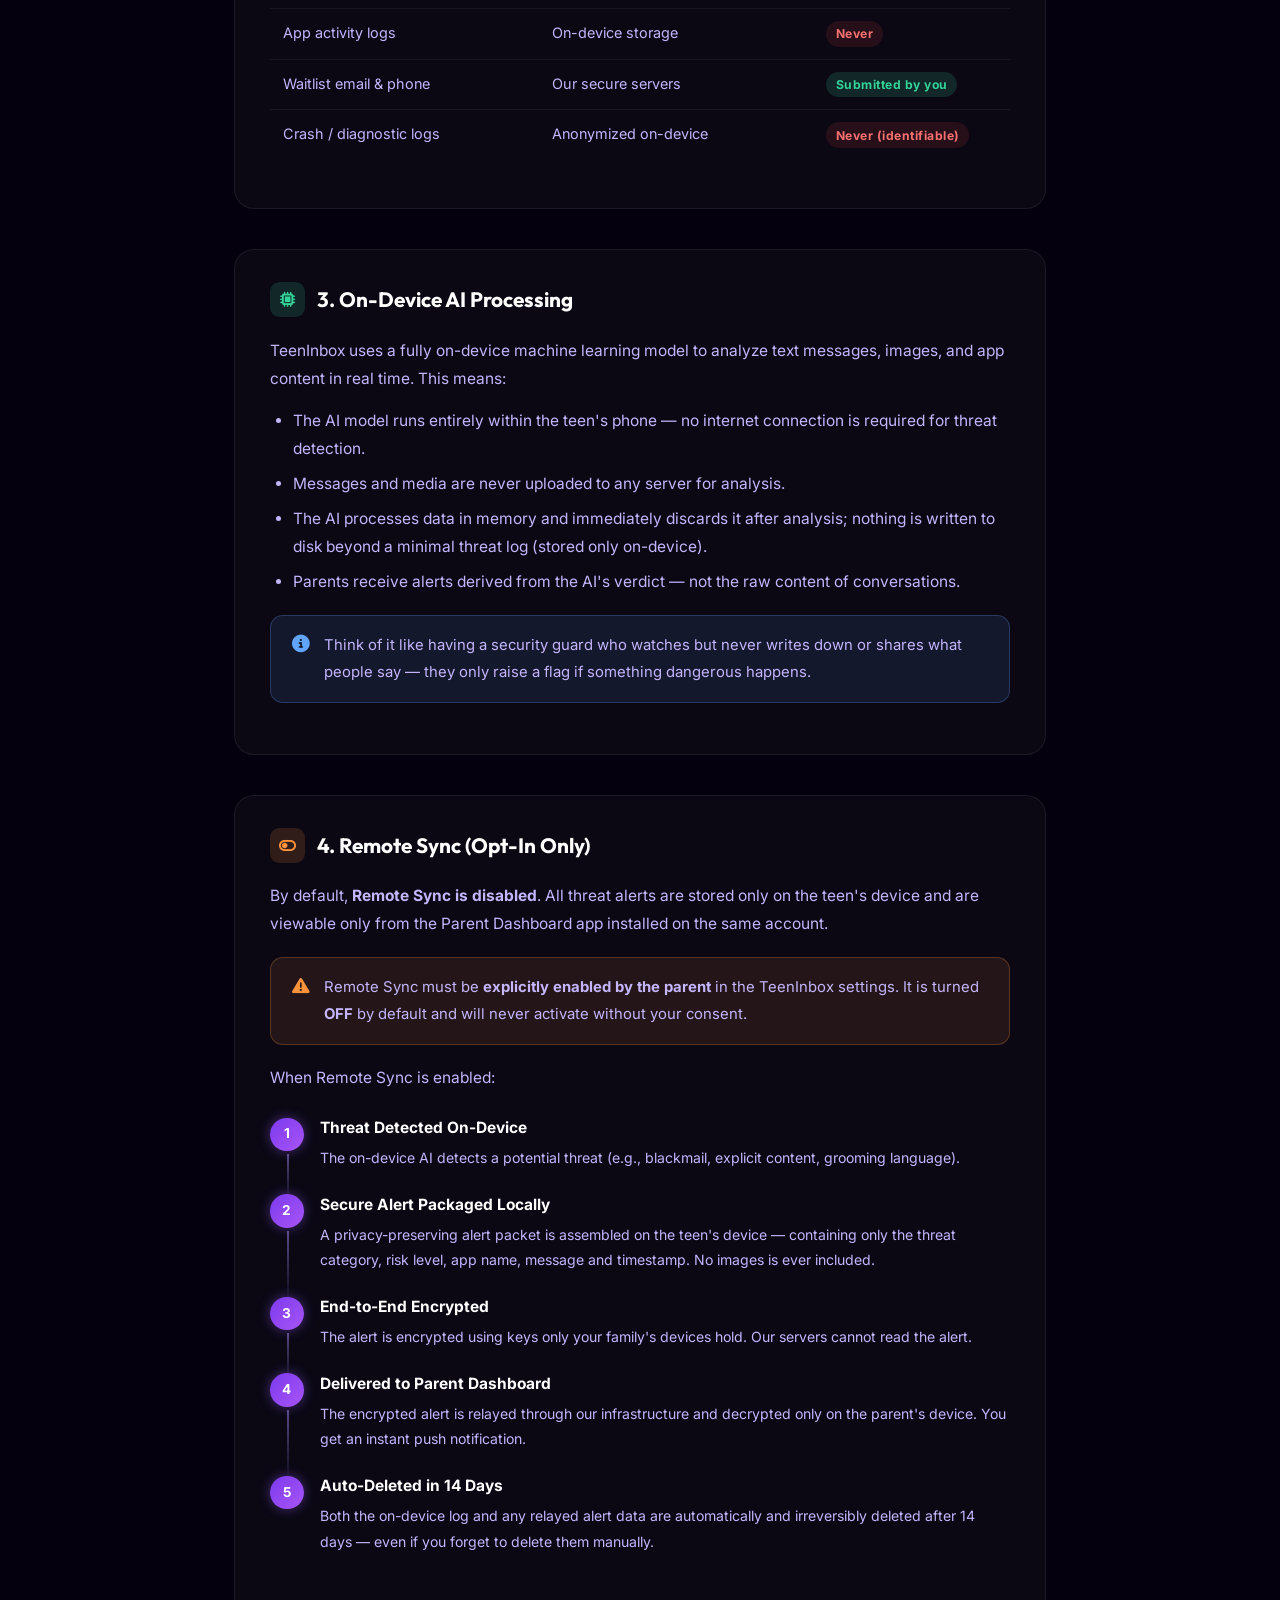
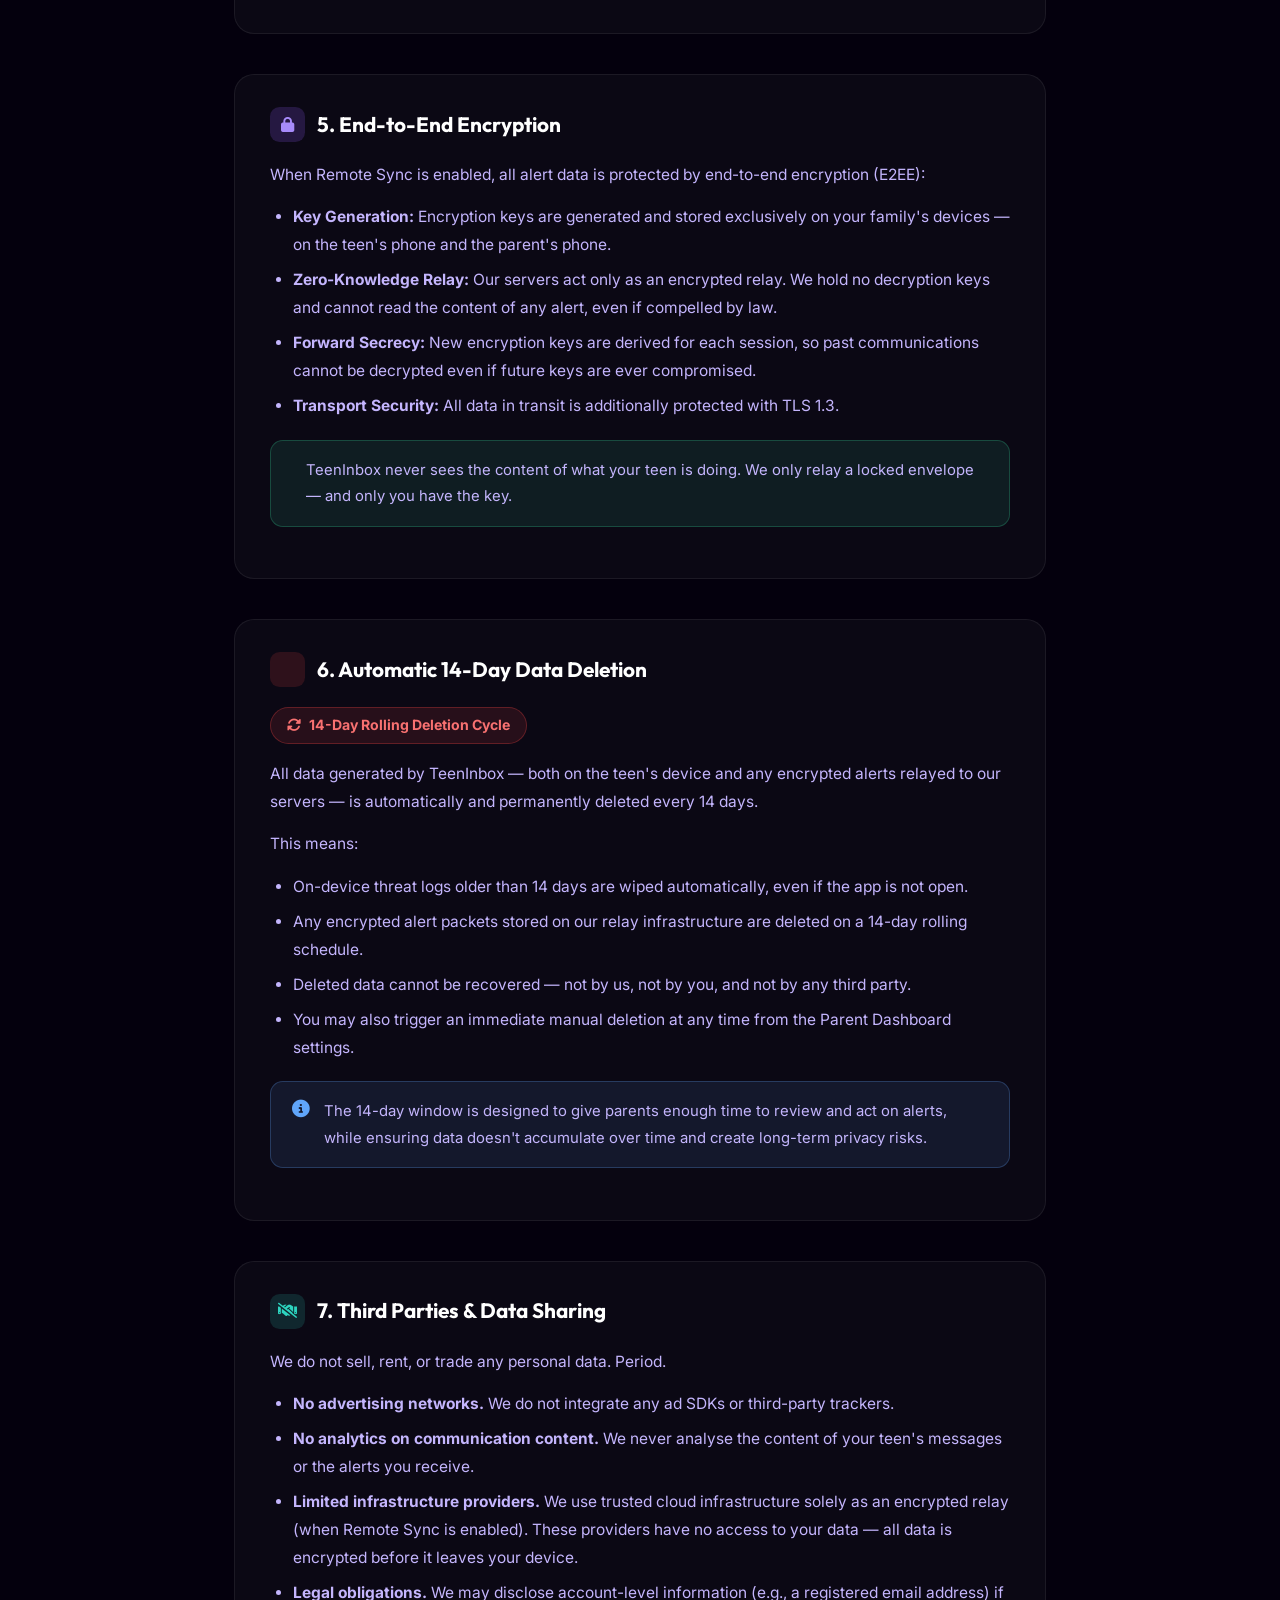
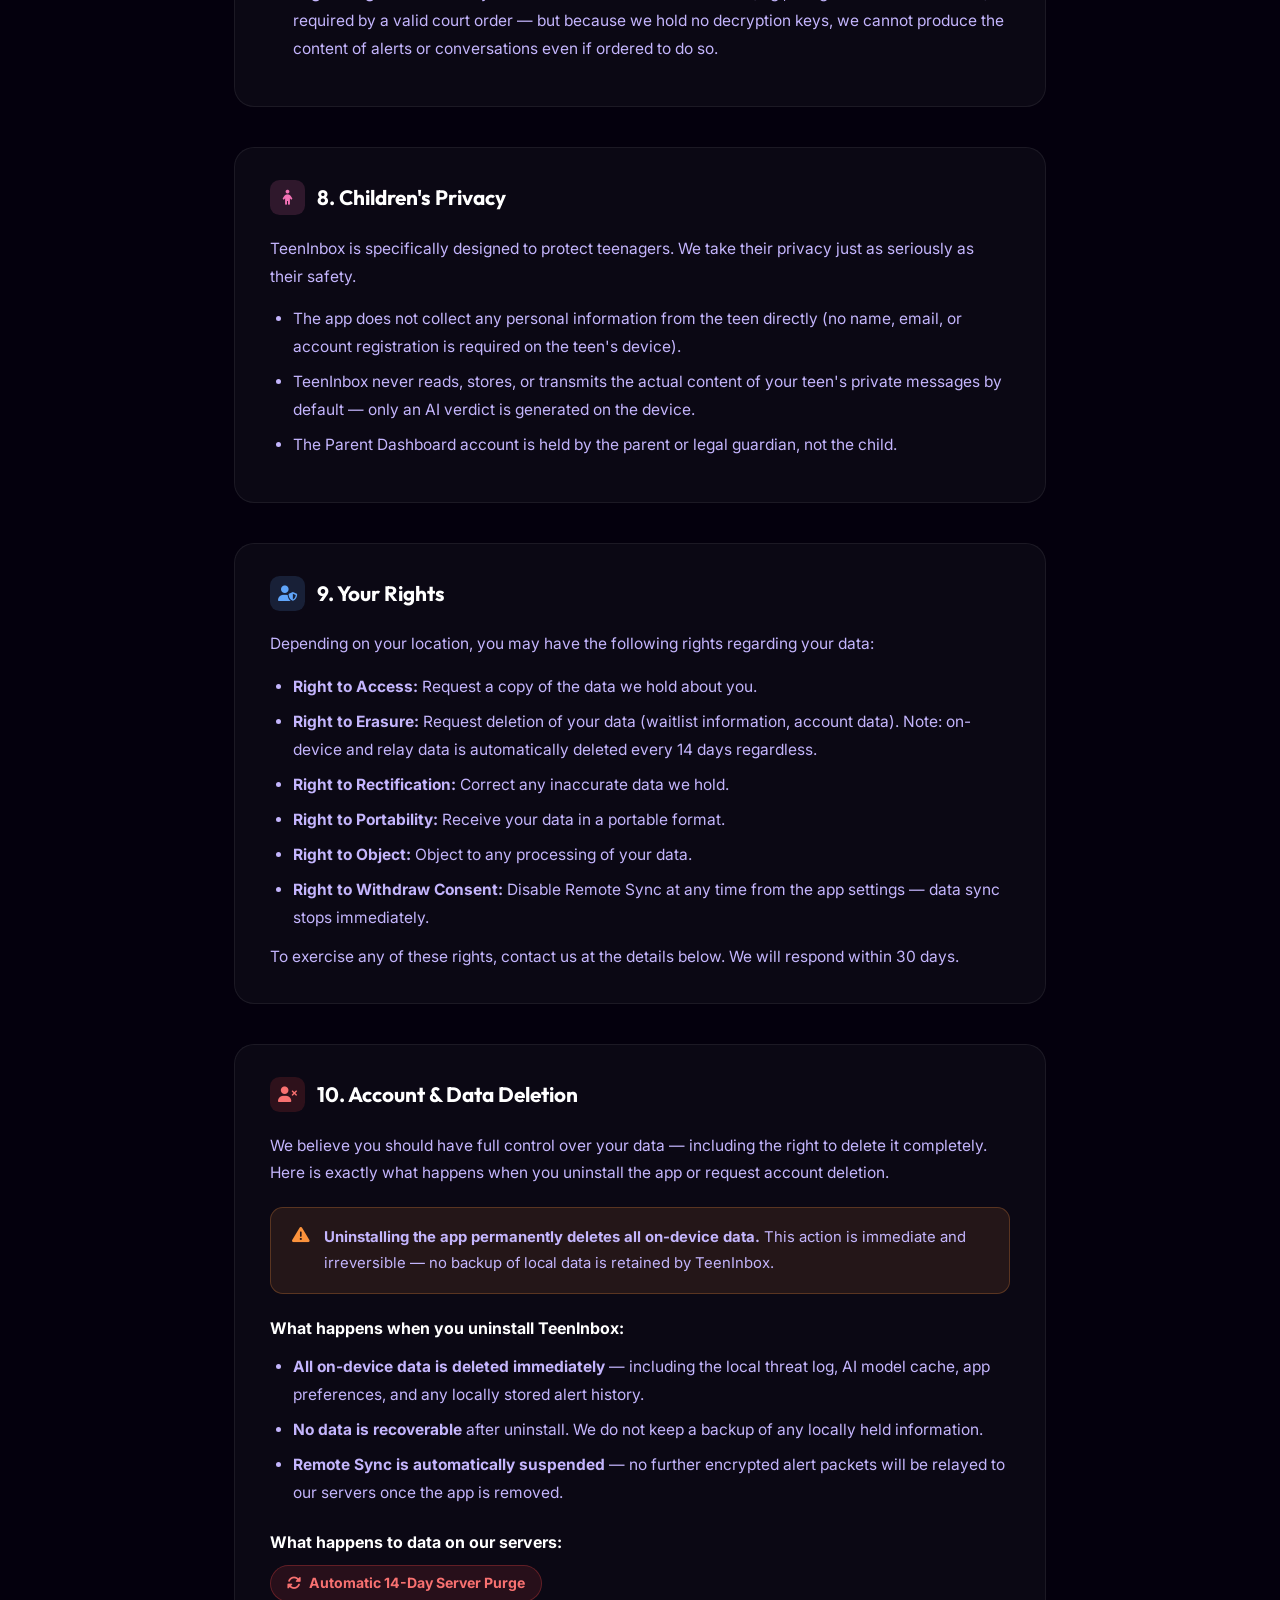
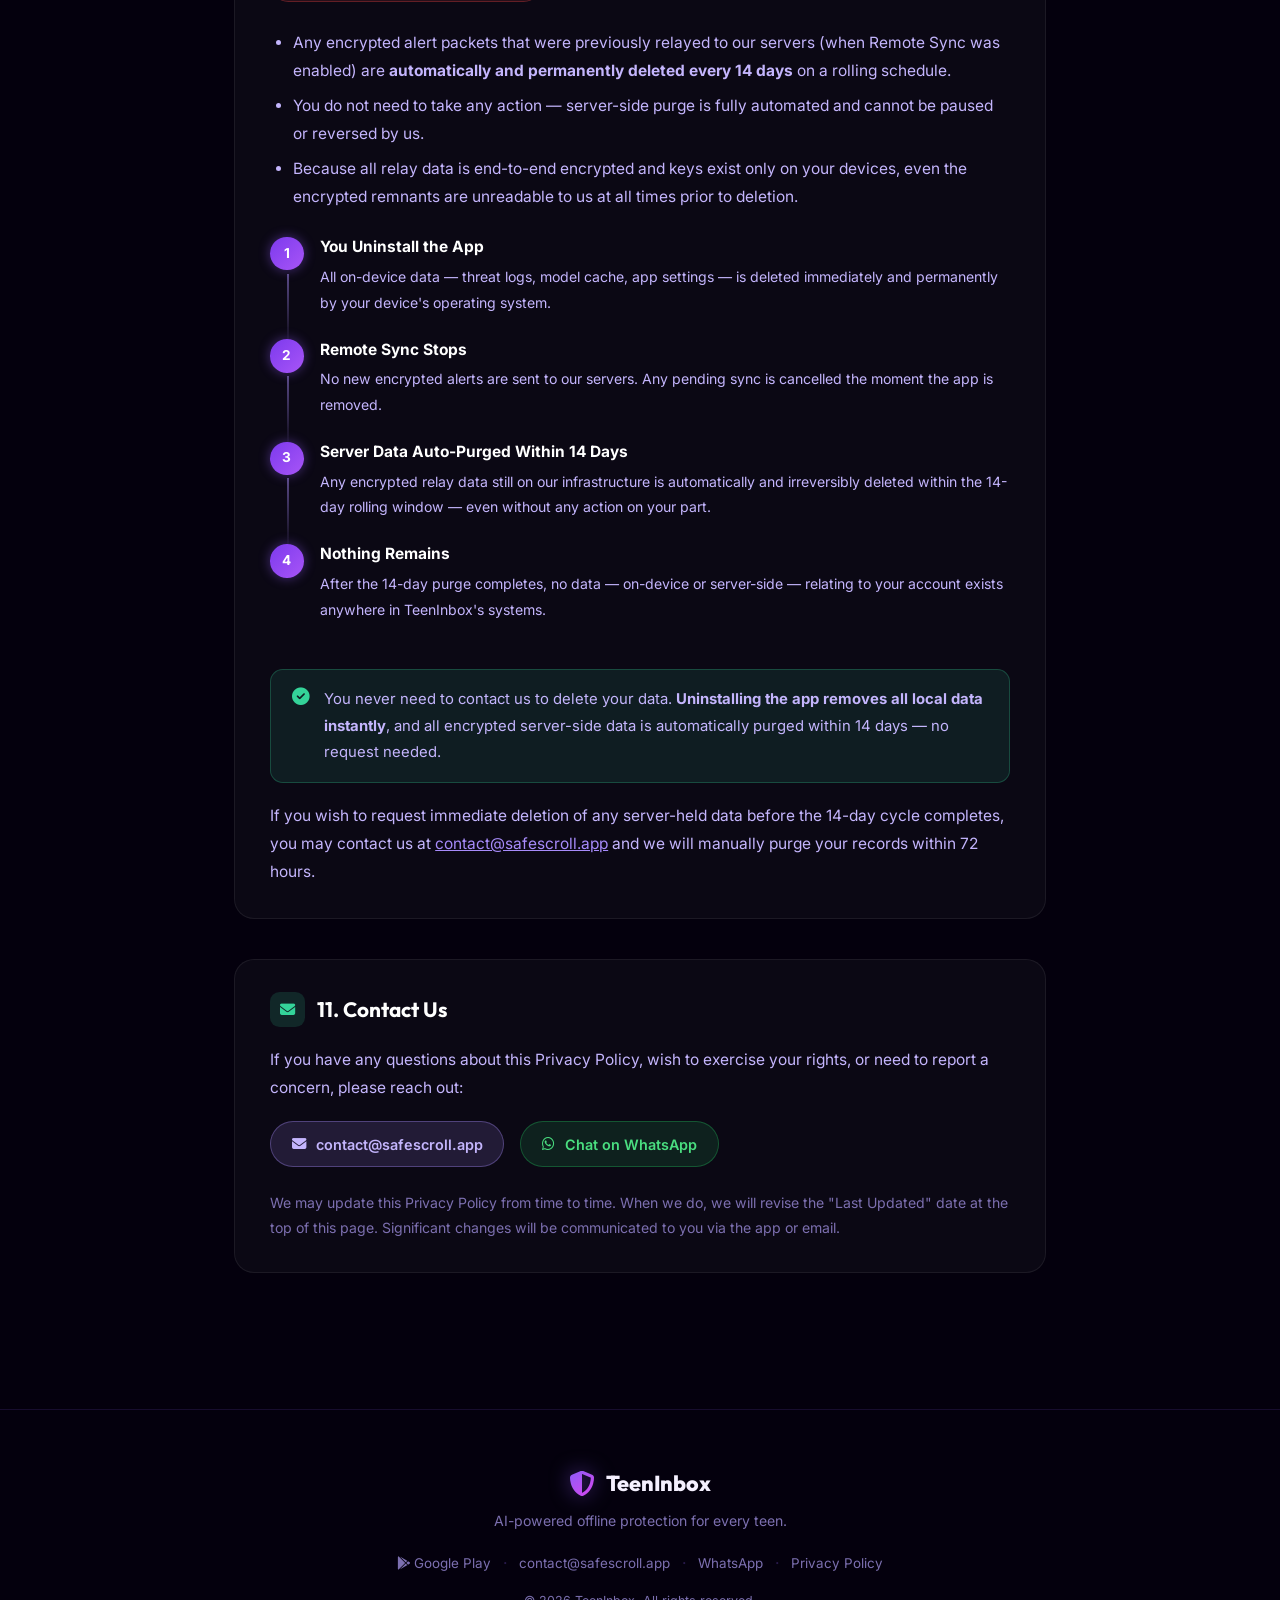
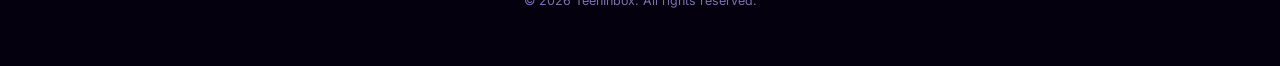
==== commit c82ca1cc: "changes" ====
--- a/privacy-policy.html
+++ b/privacy-policy.html
@@ -499,6 +499,9 @@
       </a>
       <div class="nav-actions">
         <a href="index.html" class="nav-link-text">Home</a>
+        <a href="index.html#download" class="nav-ios-cta">
+          <i class="fa-brands fa-apple"></i> <span>iOS Waitlist</span>
+        </a>
         <a href="https://play.google.com/store/apps/details?id=com.teeninbox.chat.message.monitor&pcampaignid=web_share" target="_blank" rel="noopener noreferrer" class="nav-cta">
           <i class="fa-brands fa-google-play"></i> Get the App
         </a>
--- a/style.css
+++ b/style.css
@@ -148,6 +148,26 @@
     background: linear-gradient(140deg, var(--purple), var(--fuchsia));
     -webkit-background-clip: text; -webkit-text-fill-color: transparent;
     filter: drop-shadow(0 0 10px rgba(139,92,246,0.5));
+}
+.nav-actions {
+    display: flex; align-items: center; gap: 0.75rem;
+}
+.nav-ios-cta {
+    display: inline-flex; align-items: center; gap: 0.45rem;
+    padding: 0.48rem 1.15rem; border-radius: 50px;
+    background: rgba(255, 255, 255, 0.07);
+    border: 1px solid rgba(255, 255, 255, 0.22);
+    color: #fff; font-weight: 600; font-size: 0.85rem;
+    text-decoration: none; transition: var(--transition);
+    backdrop-filter: blur(10px); cursor: pointer;
+}
+.nav-ios-cta i { font-size: 0.95rem; }
+.nav-ios-cta:hover {
+    background: rgba(255, 255, 255, 0.16);
+    border-color: rgba(255, 255, 255, 0.45);
+    transform: translateY(-2px);
+    box-shadow: 0 4px 18px rgba(255, 255, 255, 0.12);
+    color: #fff;
 }
 .nav-cta {
     display: inline-flex; align-items: center; gap: 0.45rem;
@@ -267,6 +287,38 @@
     border-color: var(--border-3);
 }
 
+.btn-apple-main {
+    display: inline-flex; align-items: center; gap: 0.75rem;
+    padding: 0.95rem 1.85rem; border-radius: 50px;
+    background: rgba(255, 255, 255, 0.08);
+    border: 1px solid rgba(255, 255, 255, 0.24);
+    color: #fff; font-family: 'Outfit', sans-serif;
+    font-size: 1rem; font-weight: 700;
+    text-decoration: none; transition: var(--transition);
+    backdrop-filter: blur(16px); -webkit-backdrop-filter: blur(16px);
+    box-shadow: 0 4px 24px rgba(0, 0, 0, 0.35), inset 0 1px 0 rgba(255, 255, 255, 0.2);
+    cursor: pointer; position: relative;
+}
+.btn-apple-main i.fa-apple {
+    font-size: 1.35rem; color: #fff;
+    filter: drop-shadow(0 0 8px rgba(255, 255, 255, 0.35));
+}
+.btn-apple-main:hover {
+    transform: translateY(-3px) scale(1.02);
+    background: rgba(255, 255, 255, 0.16);
+    border-color: rgba(255, 255, 255, 0.5);
+    box-shadow: 0 12px 40px rgba(255, 255, 255, 0.14), 0 4px 20px rgba(0, 0, 0, 0.5);
+    color: #fff;
+}
+.btn-apple-main:active { transform: translateY(-1px) scale(0.99); }
+.btn-apple-badge {
+    font-size: 0.68rem; font-weight: 700; text-transform: uppercase;
+    letter-spacing: 0.05em; padding: 0.2rem 0.55rem; border-radius: 50px;
+    background: rgba(168, 85, 247, 0.3);
+    border: 1px solid rgba(168, 85, 247, 0.5);
+    color: #e9d5ff;
+}
+
 /* ============================================================
    HERO
 ============================================================ */
@@ -308,8 +360,28 @@
 .hero-sub strong { color: var(--text-2); font-weight: 600; }
 .hero-ctas {
     display: flex; gap: 1rem; justify-content: center;
-    flex-wrap: wrap; margin-bottom: 2.25rem;
-}
+    flex-wrap: wrap; margin-bottom: 1.25rem;
+}
+.hero-cta-meta {
+    display: flex; align-items: center; justify-content: center;
+    gap: 0.85rem; margin-top: -0.25rem; margin-bottom: 2.25rem;
+    font-size: 0.86rem; color: var(--text-3); flex-wrap: wrap;
+}
+.hero-demo-link {
+    display: inline-flex; align-items: center; gap: 0.4rem;
+    color: var(--text-2); text-decoration: none;
+    transition: color 0.2s, transform 0.2s; font-weight: 500;
+}
+.hero-demo-link:hover { color: #fff; transform: translateY(-1px); }
+.hero-meta-dot { color: var(--border-2); }
+.hero-ios-notice {
+    display: inline-flex; align-items: center; gap: 0.4rem;
+    color: var(--violet); font-weight: 500; cursor: pointer;
+    text-decoration: none; transition: color 0.2s;
+}
+.hero-ios-notice:hover { color: #fff; }
+.hero-ios-notice i { color: #fff; }
+.hero-ios-notice strong { color: #fff; }
 .hero-trust {
     display: flex; gap: 2rem; justify-content: center;
     flex-wrap: wrap;
@@ -1052,6 +1124,58 @@
 .reveal-stagger.visible > *:nth-child(6) { opacity: 1; transform: none; transition-delay: 0.40s; }
 
 /* ============================================================
+   IOS WAITLIST MODAL
+============================================================ */
+.ios-modal-backdrop {
+    position: fixed; inset: 0; z-index: 9999;
+    background: rgba(4, 0, 13, 0.82);
+    backdrop-filter: blur(18px); -webkit-backdrop-filter: blur(18px);
+    display: flex; align-items: center; justify-content: center;
+    padding: 1.25rem; opacity: 0; visibility: hidden;
+    transition: opacity 0.25s ease, visibility 0.25s ease;
+}
+.ios-modal-backdrop.active { opacity: 1; visibility: visible; }
+.ios-modal-box {
+    background: linear-gradient(145deg, rgba(28, 16, 52, 0.98), rgba(12, 6, 26, 0.99));
+    border: 1px solid rgba(168, 85, 247, 0.4);
+    box-shadow: 0 24px 80px rgba(0, 0, 0, 0.8), 0 0 60px rgba(168, 85, 247, 0.2);
+    border-radius: 1.5rem; max-width: 460px; width: 100%;
+    padding: 2.2rem 2rem 2rem; position: relative;
+    transform: scale(0.92) translateY(10px);
+    transition: transform 0.25s cubic-bezier(0.16, 1, 0.3, 1);
+}
+.ios-modal-backdrop.active .ios-modal-box { transform: scale(1) translateY(0); }
+.ios-modal-close {
+    position: absolute; top: 1rem; right: 1.25rem;
+    background: transparent; border: none; color: var(--text-2);
+    font-size: 1.75rem; line-height: 1; cursor: pointer;
+    transition: color 0.2s, transform 0.2s; padding: 0.25rem 0.5rem;
+}
+.ios-modal-close:hover { color: #fff; transform: scale(1.15); }
+.ios-modal-icon {
+    width: 58px; height: 58px; border-radius: 50%;
+    background: rgba(255, 255, 255, 0.08);
+    border: 1px solid rgba(255, 255, 255, 0.22);
+    display: flex; align-items: center; justify-content: center;
+    margin: 0 auto 1.25rem; font-size: 1.75rem; color: #fff;
+    box-shadow: 0 0 30px rgba(255, 255, 255, 0.1);
+}
+.ios-modal-header { text-align: center; margin-bottom: 1.5rem; }
+.ios-modal-header h3 {
+    font-family: 'Outfit', sans-serif; font-size: 1.45rem;
+    font-weight: 800; color: #fff; margin-bottom: 0.5rem;
+}
+.ios-modal-header p {
+    font-size: 0.9rem; color: var(--text-2); line-height: 1.55; margin: 0;
+}
+.modal-scroll-link {
+    display: block; text-align: center; margin-top: 1rem;
+    font-size: 0.85rem; color: var(--text-3); text-decoration: underline;
+    transition: color 0.2s; cursor: pointer;
+}
+.modal-scroll-link:hover { color: #fff; }
+
+/* ============================================================
    RESPONSIVE
 ============================================================ */
 @media (max-width: 900px) {
@@ -1070,16 +1194,22 @@
     .parent-device-wrapper { order: 3; }
     #hero { padding: 100px 1.25rem 60px; }
     .hero-ctas { flex-direction: column; align-items: center; }
-    .btn-primary-main, .btn-ghost { width: 100%; justify-content: center; }
+    .btn-primary-main, .btn-apple-main, .btn-ghost { width: 100%; justify-content: center; }
     .features-grid { gap: 1rem; }
     .feature-card { padding: 1.75rem; }
     .waitlist-card { padding: 1.75rem; }
     .hero-trust { gap: 1.25rem; }
 }
+@media (max-width: 480px) {
+    .nav-actions .nav-link-text { display: none; }
+    .nav-ios-cta { padding: 0.42rem 0.8rem; font-size: 0.78rem; }
+    .nav-cta { padding: 0.42rem 0.9rem; font-size: 0.78rem; }
+    .hero-cta-meta { flex-direction: column; gap: 0.45rem; }
+    .hero-meta-dot { display: none; }
+}
 @media (max-width: 400px) {
-    #navbar { padding: 0 1rem; }
+    #navbar { padding: 0 0.8rem; }
     .nav-logo { font-size: 1.15rem; }
-    .nav-cta { padding: 0.45rem 1rem; font-size: 0.8rem; }
     .hero-title { font-size: 2rem; }
     .hero-ctas { width: 100%; padding: 0 1rem; }
     .pp-hero h1 { font-size: 2rem; }
